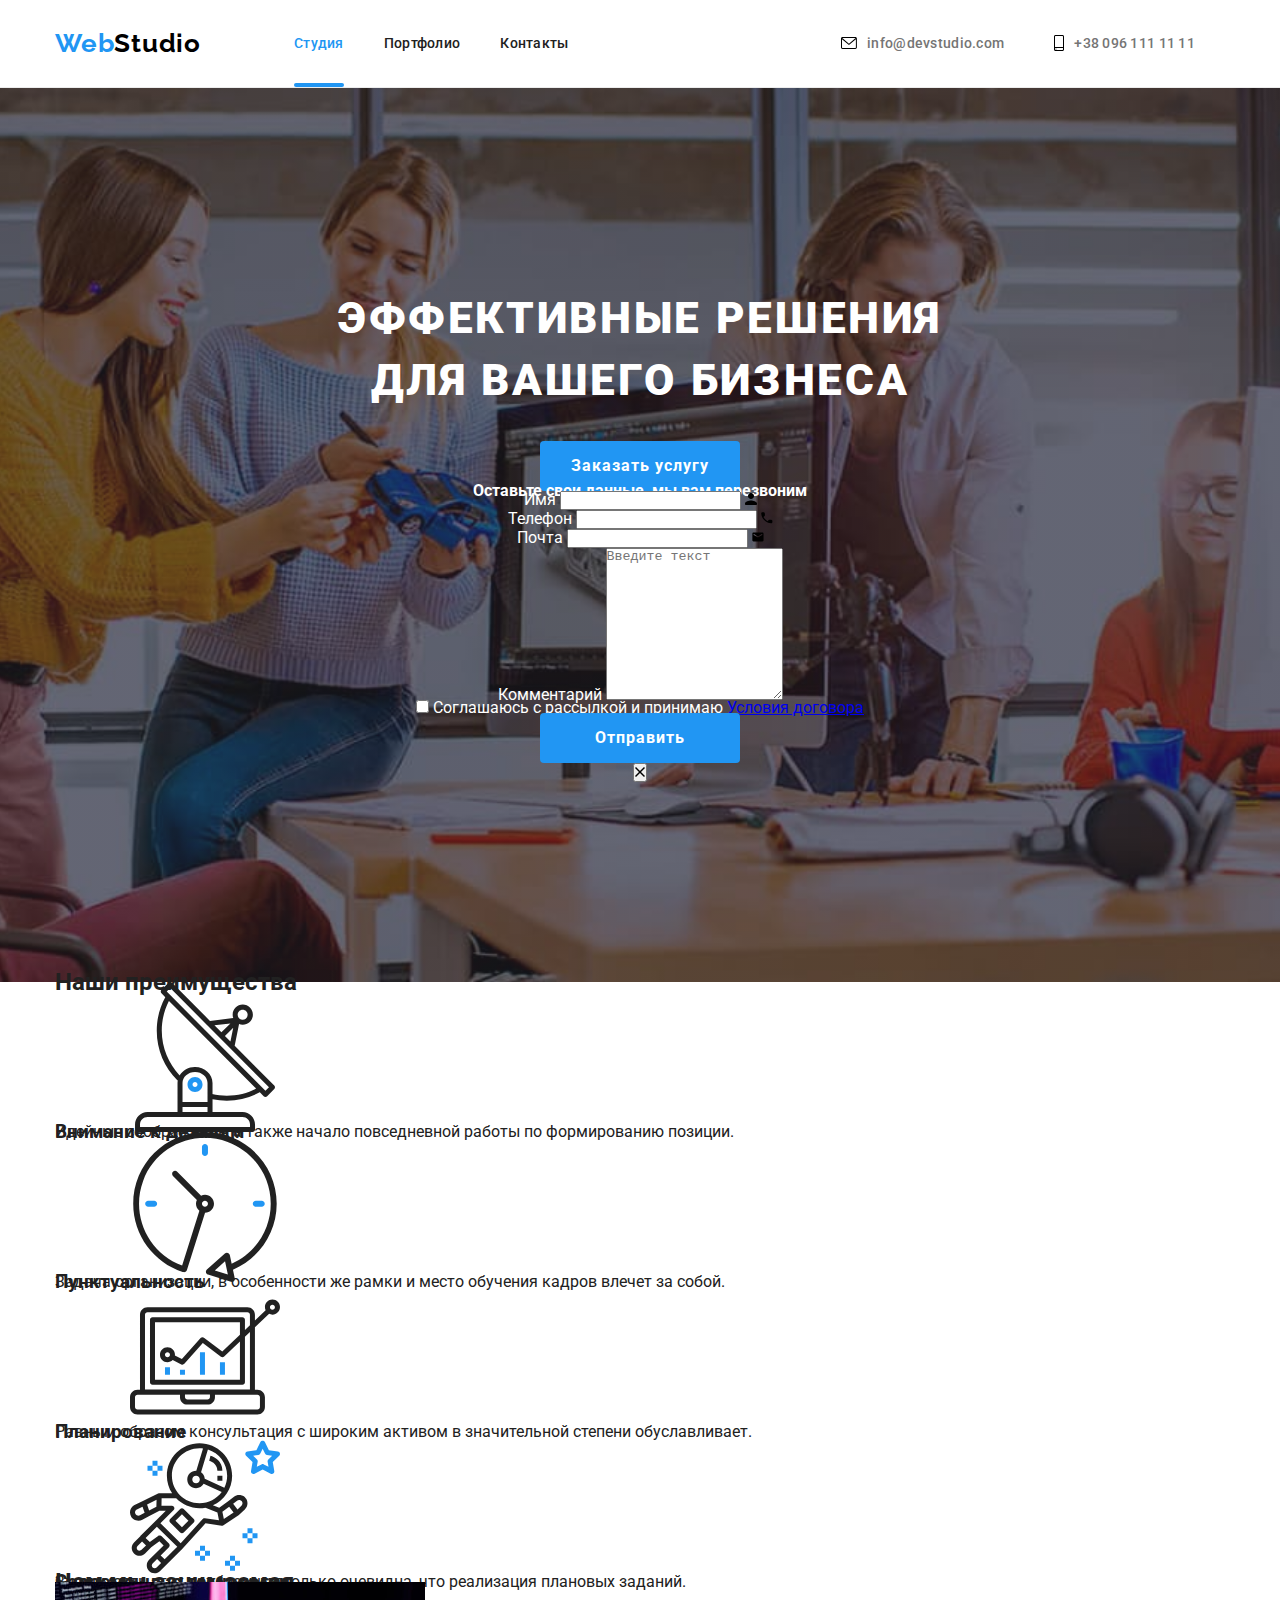
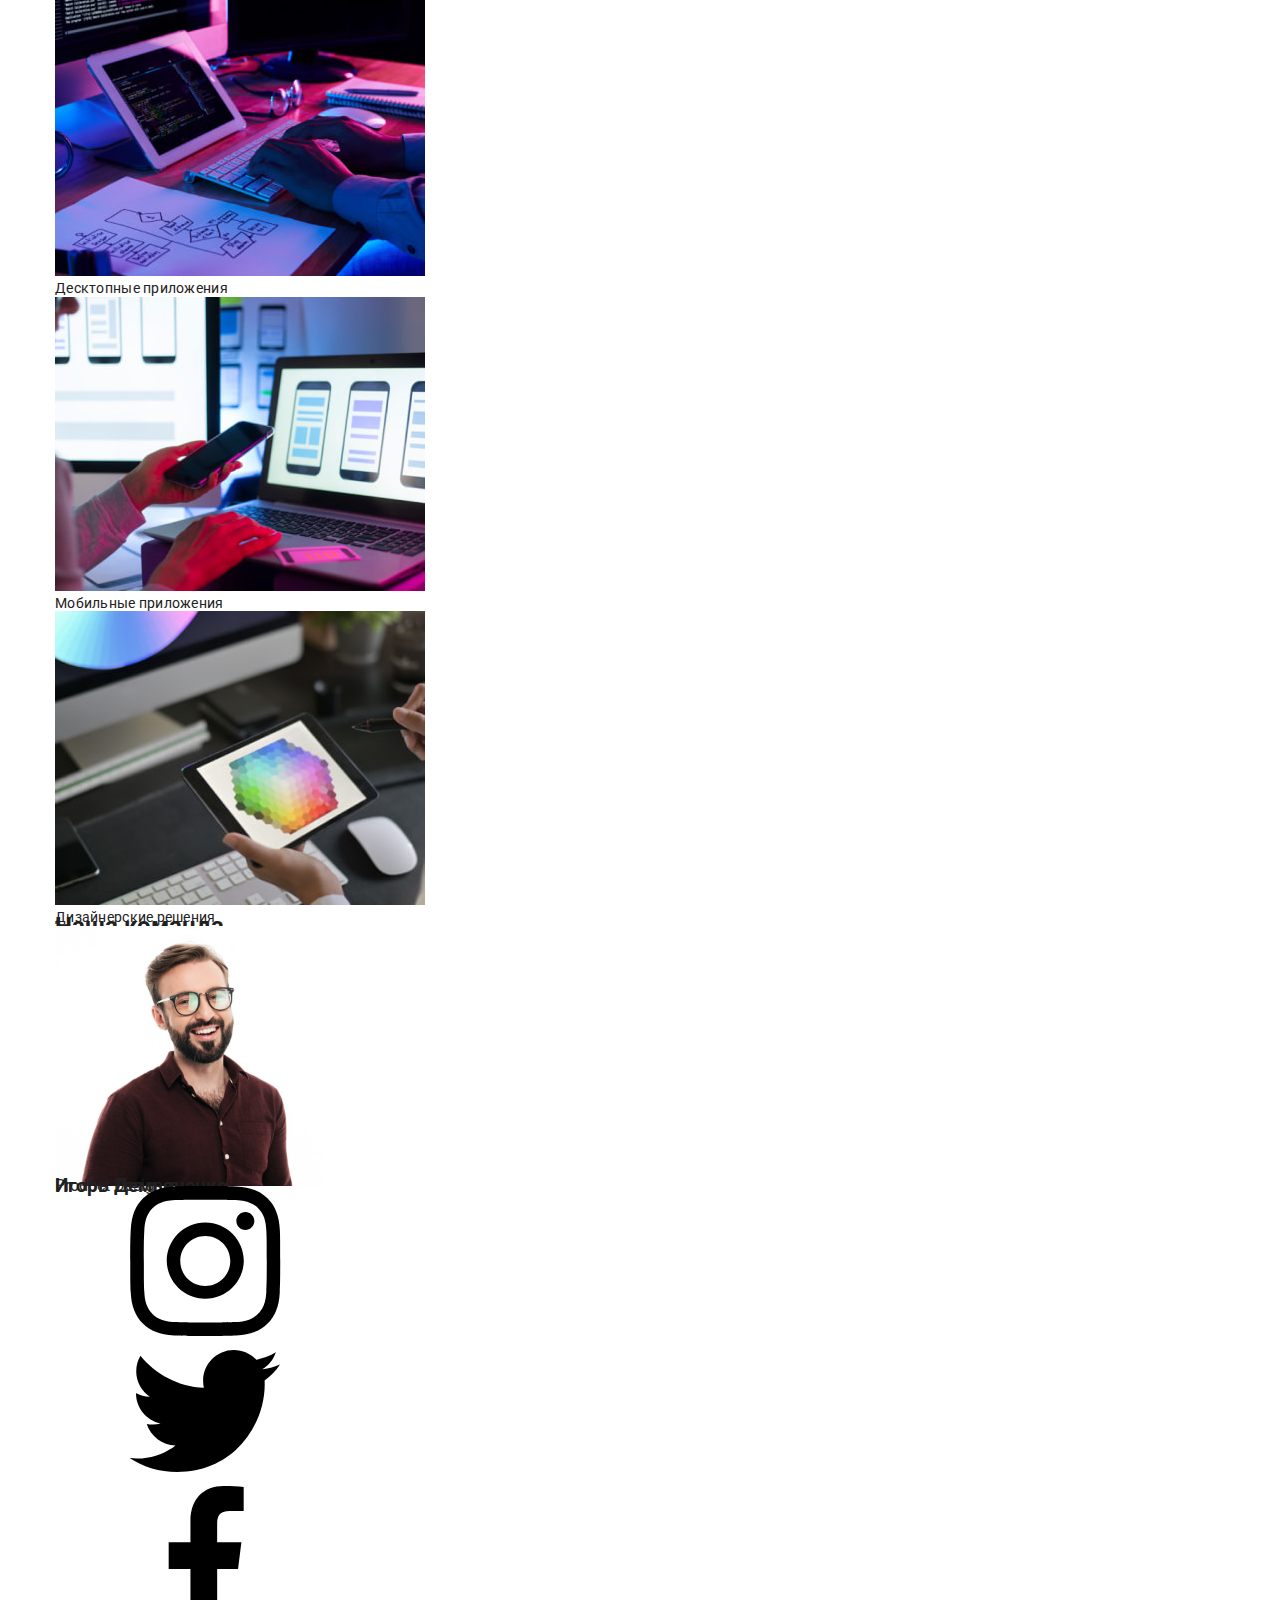
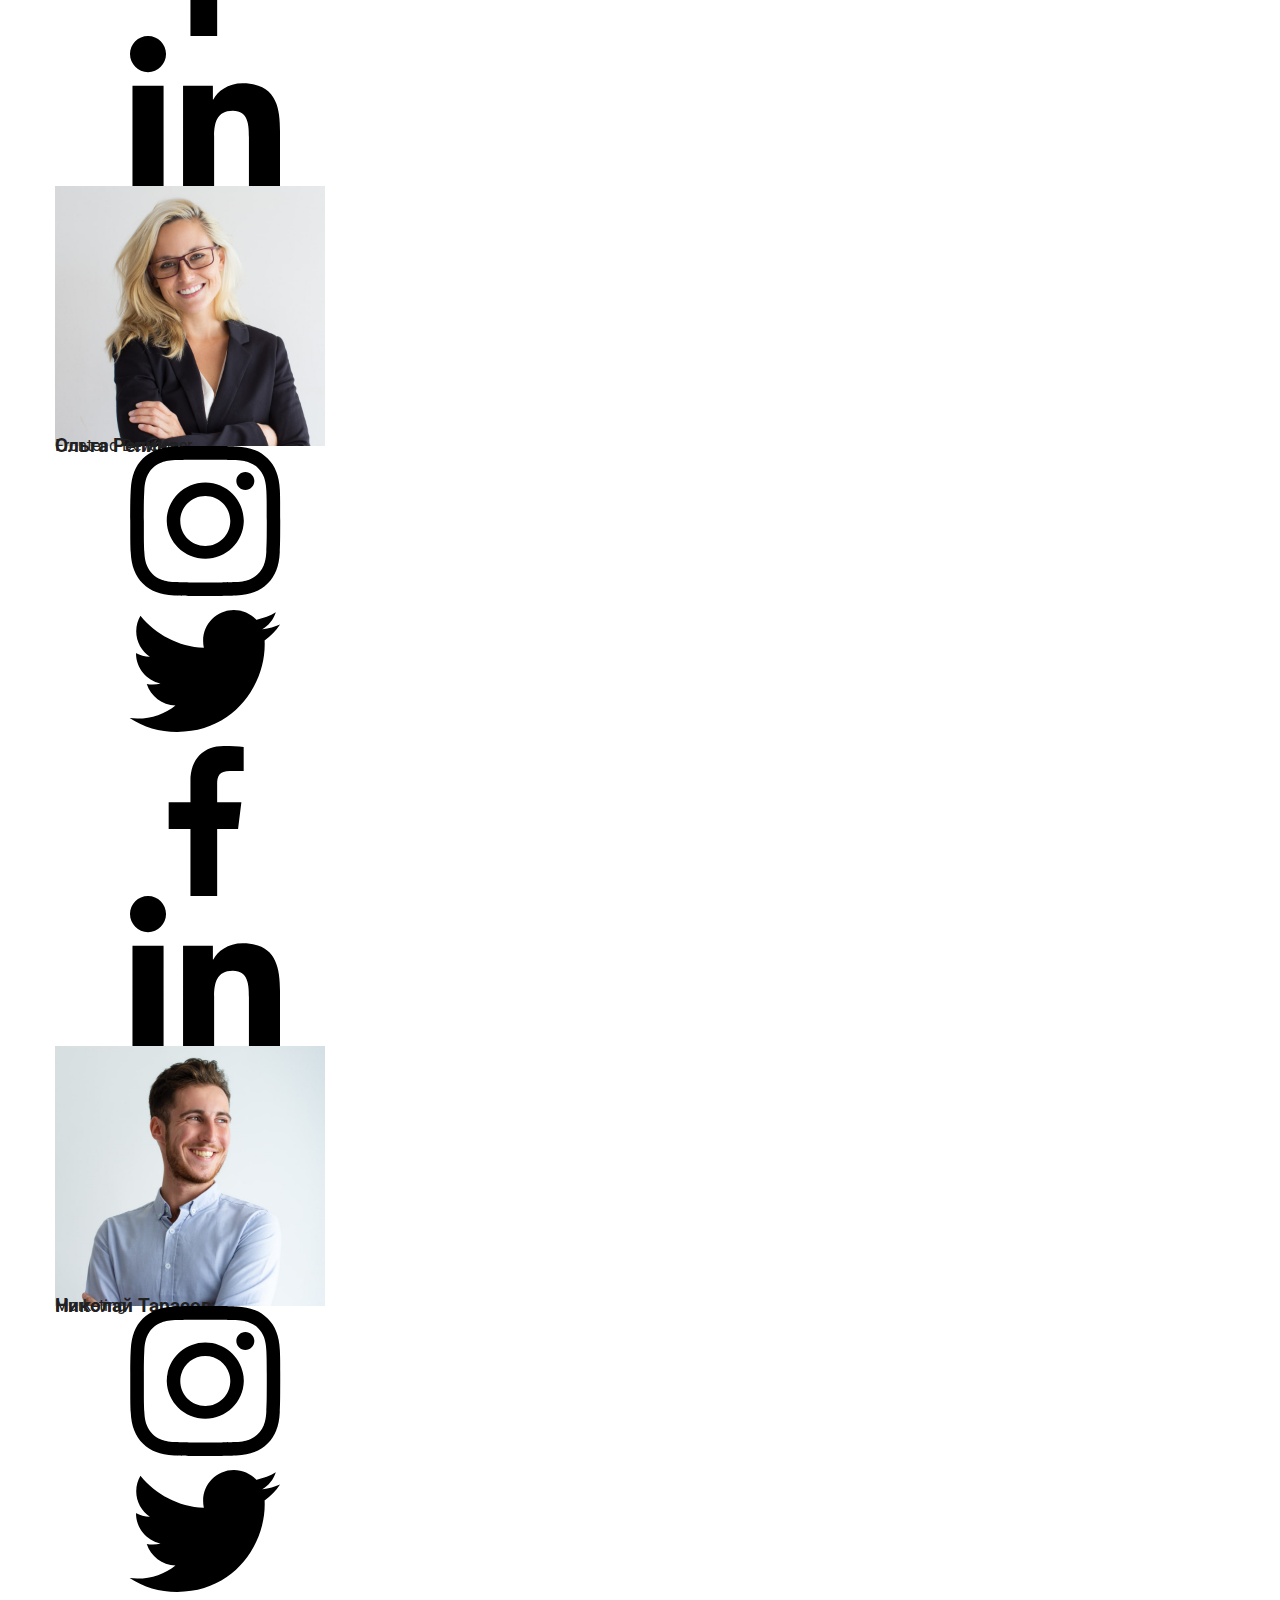
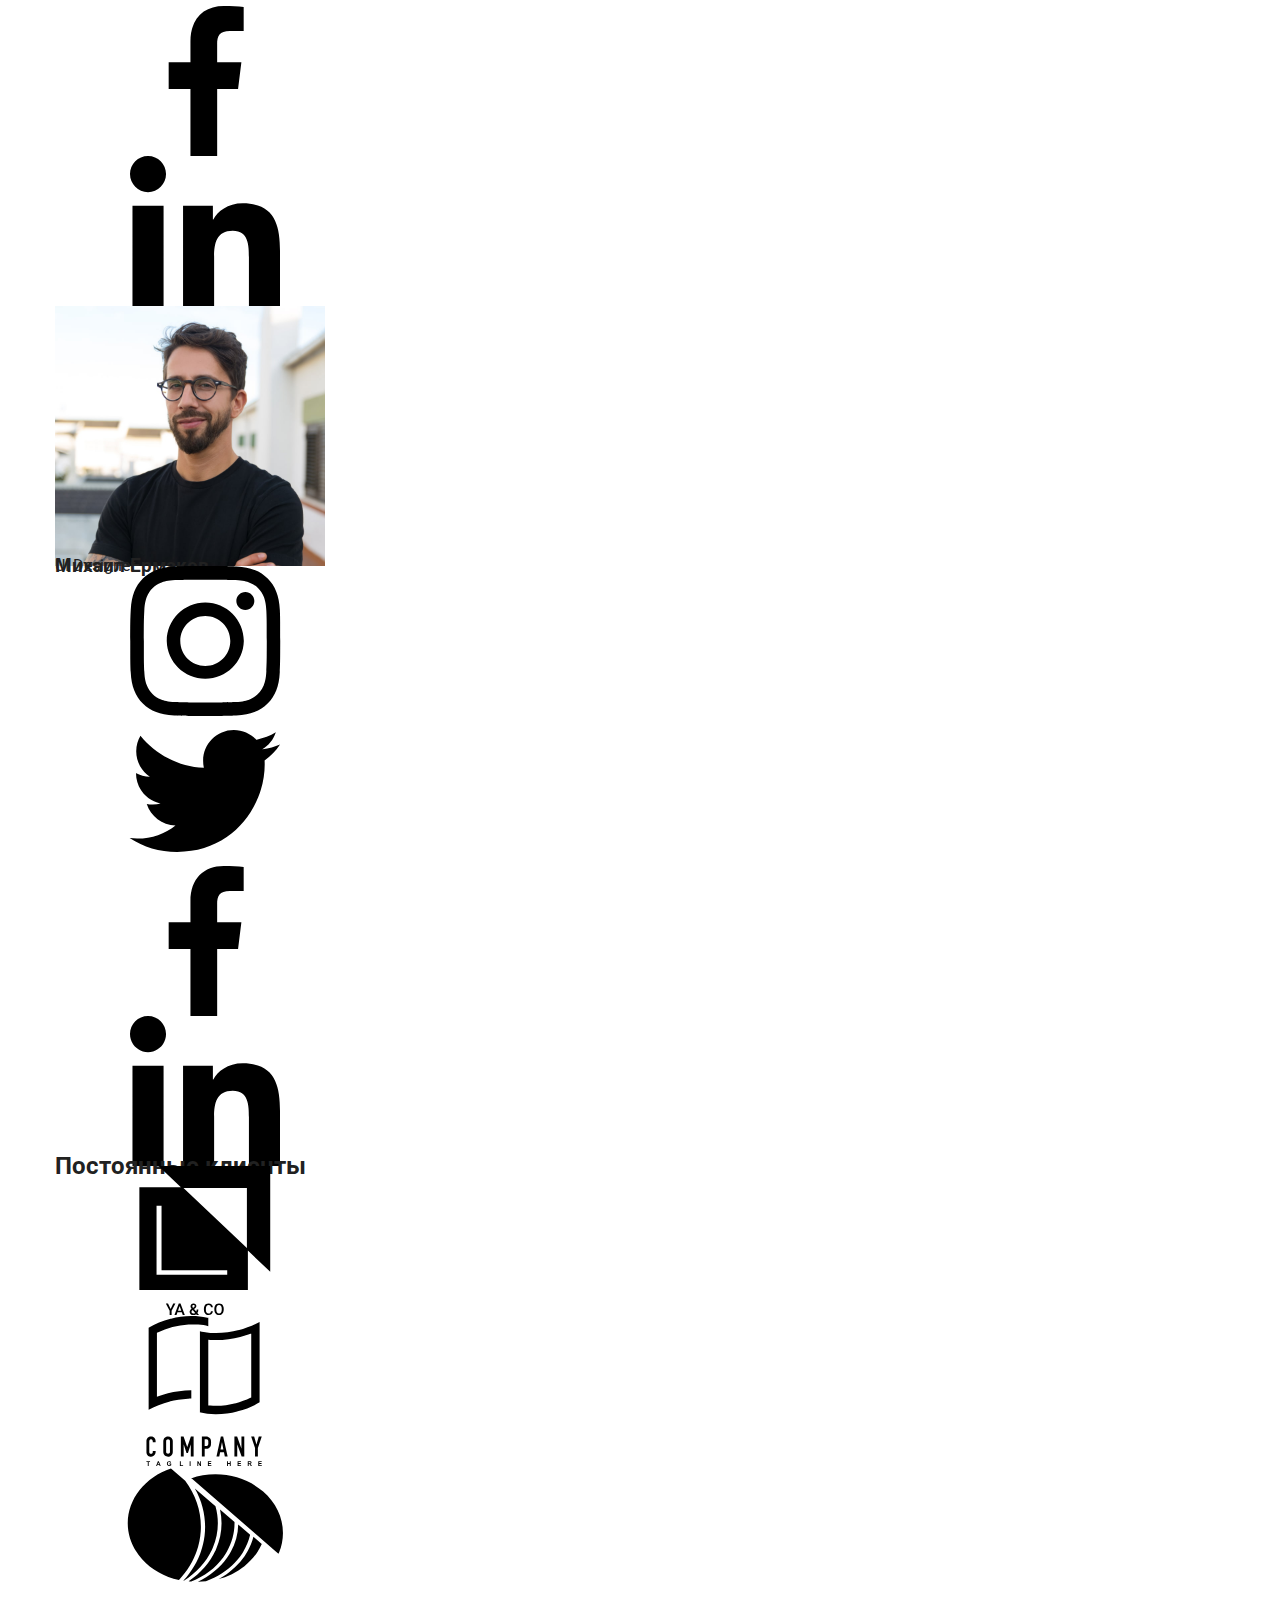
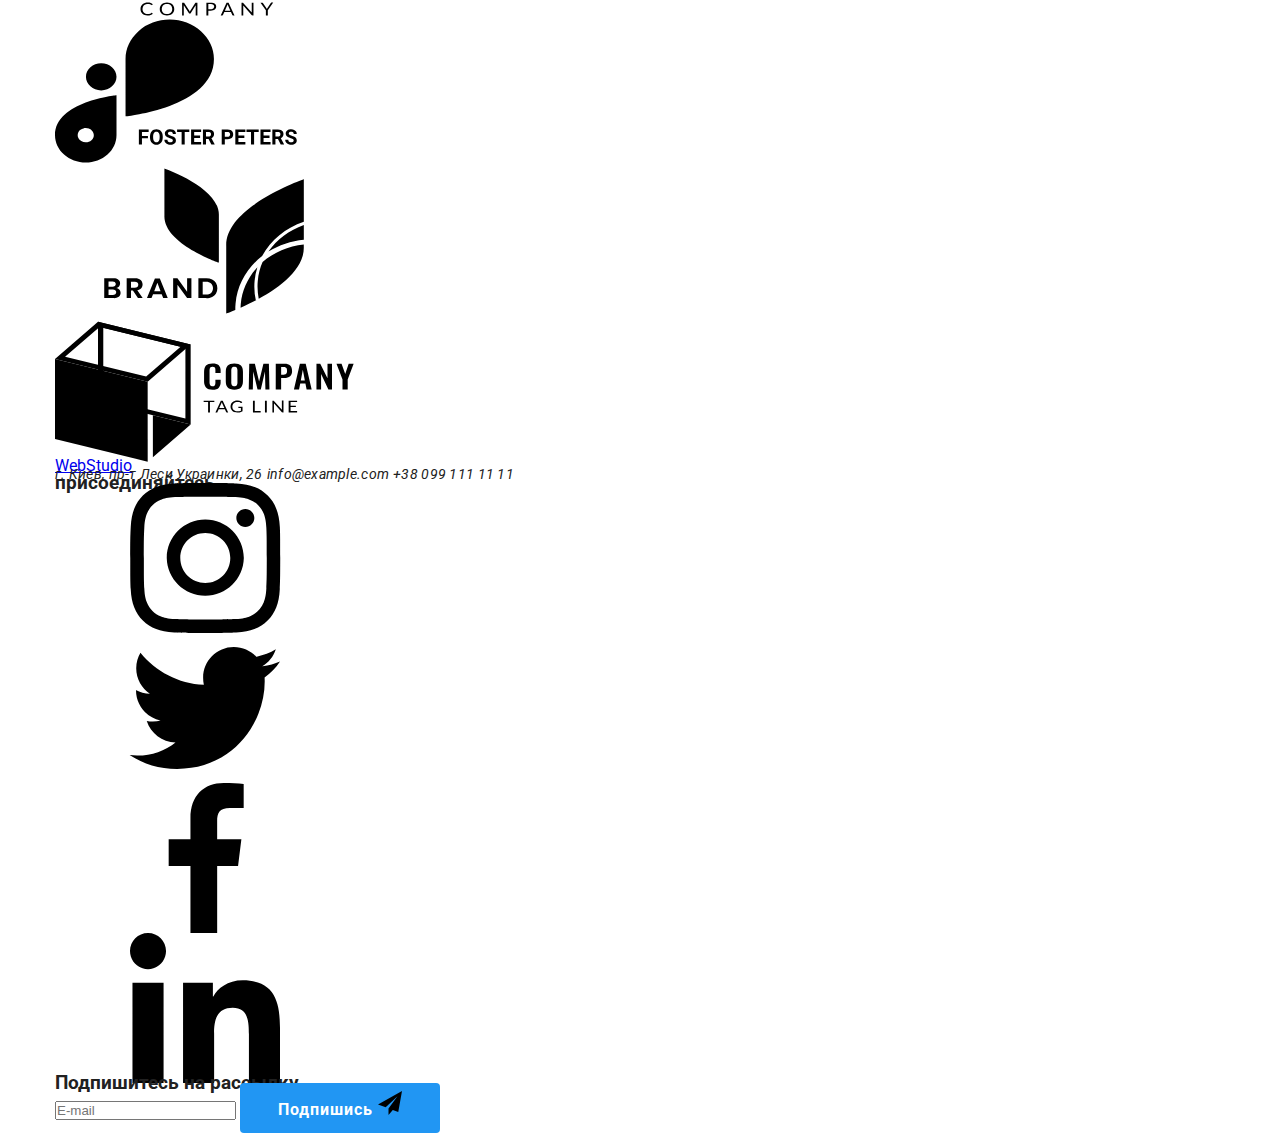
==== index.html @ 42f08dee "рефакторинг кода для hero секции" ====
<!doctype html>
<html lang="en">
<head>
    <meta name="desctiption" content="UTF-8" charset="UTF-8">
    <meta name="desctiption" content="IE=edge">
    <meta name="viewport" content="width=device-width, initial-scale=1.0">
    
    <title>WebStudio</title>
    
    <link rel="preconnect" href="https://fonts.googleapis.com">
    <link rel="preconnect" href="https://fonts.gstatic.com" crossorigin>
    <link href="https://fonts.googleapis.com/css2?family=Merienda:wght@400;700&family=Raleway:wght@700;900&family=Roboto:wght@400;500;700;900&display=swap" rel="stylesheet">
    
    <link rel="stylesheet" href="https://cdnjs.cloudflare.com/ajax/libs/modern-normalize/1.1.0/modern-normalize.min.css" integrity="sha512-wpPYUAdjBVSE4KJnH1VR1HeZfpl1ub8YT/NKx4PuQ5NmX2tKuGu6U/JRp5y+Y8XG2tV+wKQpNHVUX03MfMFn9Q==" crossorigin="anonymous" referrerpolicy="no-referrer" />

    <!-- <link rel="stylesheet" href="./css/style.css"> -->
    <link rel="stylesheet" href="./css/main.min.css">
</head>
<body>

    <!-- section Header -->
    <header class="header">
        <nav class="header__nav container">
                <a class="header__logo logo" href="./index.html" aria-label="Home page link">
                    Web<span class="header__logo--span">Studio</span>
                </a>

                <ul class="nav list">
                    <li class="nav__item link">
                        <a class="nav__link active" href="./index.html" aria-label="Home page link">Студия</a> 
                    </li>
                    <li class="nav__item link">
                        <a class="nav__link" href="./portfolio.html" aria-label="portfolio page link">Портфолио</a> 
                    </li>
                    <li class="nav__item link">
                        <a class="nav__link" href="#" aria-label="contacts page link">Контакты</a> 
                    </li>
                </ul>
            
                <ul class="auth list">
                    <li class="auth__link link" >                        
                        <a class="auth__icon" href="mailto:info@devstudio.com" aria-label="contact email link">
                            <svg class="auth__mail--icon" width="16" height="12">
                                <use href="./images/icons.svg#icon-mail"></use>
                            </svg>
                            info@devstudio.com
                        </a>
                    </li>
                    <li class="auth__link link" >                        
                        <a class="auth__icon" href="tel:+380961111111" aria-label="contact phone link">
                            <svg class="auth__phone--icon" width="10" height="16">
                                <use href="./images/icons.svg#icon-phone"></use>
                            </svg>
                            +38 096 111 11 11
                        </a>
                    </li>
                </ul>
        </nav>
    </header>

    <!-- Main -->
    <main class="main">

        <!-- hero section -->
        <section class="hero overlay">
                <h1 class="hero__title">Эффективные решения для вашего бизнеса</h1>
                
                <button class="hero__btn btn" type="button" data-modal-open>Заказать услугу</button>
                
                <div class="backdrop is-hidden" data-modal>
                    <form class="modal form js-speaker-form">

                        <b class="form-descr">Оставьте свои данные, мы вам перезвоним</b>

                        <div class="form-field">
                            <label class="form-label" for="name">Имя</label>
                            <input class="form-input user-name" type="text" name="name" id="name">
                            <sprite class="icon-form">
                                <svg class="icon-input" width="12" height="12">
                                    <use href="./images/icons.svg#icon-userName"></use>
                                </svg>
                            </sprite>                                
                        </div>

                        <div class="form-field">
                            <label class="form-label" for="tel">Телефон</label>
                            <input class="form-input" type="tel" name="tel" id="tel">
                            <sprite class="icon-form">
                                <svg class="icon-input" width="12" height="12">
                                    <use href="./images/icons.svg#icon-tel"></use>
                                </svg>
                            </sprite> 
                        </div>

                        <div class="form-field">
                            <label class="form-label" for="email">Почта</label>
                            <input class="form-input" type="email" name="email" id="email">
                            <sprite class="icon-form">
                                <svg class="icon-input" width="12" height="12">
                                    <use href="./images/icons.svg#icon-mail2"></use>
                                </svg>
                            </sprite>  
                        </div>

                        
                        <div class="form-field comment">
                            <label class="form-label" for="comment">Комментарий</label>
                            <textarea class="form-textarea" name="comment" id="comment" rows="10" placeholder="Введите текст"></textarea>
                        </div>
                        
                        <!-- checkbox -->
                        <div class="form-field checkbox">
                            <input class="check" type="checkbox" name="agreement" id="agreement">
                            <span class="check-box"></span>
                            
                            <label class="form-label agreement" for="agreement" >
                                Соглашаюсь с рассылкой и принимаю 
                                <a class="agreement-terms" href="#">Условия договора</a>
                            </label>
                        </div>

                        <!-- form -->
                        <div class="form-field">
                            <button class="form-submit btn" type="submit">Отправить</button>
                        </div>

                        <button class="btn-close" type="button" data-modal-close>
                            <svg class="icon-close" width="10" height="10">
                                <use href="./images/icons.svg#icon-close"></use>
                            </svg>
                        </button>
                    </form> 
                </div>

        </section>
    
        <!-- benefit section -->
        <section class="section padding-top-but">
            <div class="container">
                <h2 class="title hide-title">Наши преимущества</h2>
                <ul class="benefits-list list benefit">
                    <li class="benefit-item">
                        <div class="icon-wrapper">
                            <svg class="icon-anthenna">
                                <use href="./images/icons.svg#icon-antenna"></use>
                            </svg>
                        </div>
                        <h3 class="benefit-title">Внимание к деталям</h3>
                        <p class="benefit-descr">Идейные соображения, а также начало повседневной работы по формированию позиции.</p>
                    </li>
                    <li class="benefit-item icon-clock">
                        <div class="icon-wrapper">
                            <svg class="icon-anthenna">
                                <use href="./images/icons.svg#icon-clock"></use>
                            </svg>
                        </div>
                        <h3 class="benefit-title">Пунктуальность</h3>
                        <p class="benefit-descr">Задача организации, в особенности же рамки и место обучения кадров влечет за собой.</p>
                    </li>
                    <li class="benefit-item icon-diagram">
                        <div class="icon-wrapper">
                            <svg class="icon-anthenna">
                                <use href="./images/icons.svg#icon-diagram"></use>
                            </svg>
                        </div>
                        <h3 class="benefit-title">Планирование</h3>
                        <p class="benefit-descr">Равным образом консультация с широким активом в значительной степени обуславливает.</p>
                    </li>
                    <li class="benefit-item icon-astronaut">
                        <div class="icon-wrapper">
                            <svg class="icon-anthenna">
                                <use href="./images/icons.svg#icon-astronaut"></use>
                            </svg>
                        </div>
                        <h3 class="benefit-title">Современные технологии</h3>
                        <p class="benefit-descr">Значимость этих проблем настолько очевидна, что реализация плановых заданий.</p>
                    </li>
                </ul>
            </div>
        </section>
    
        <!-- activity section -->
        <section class="section activity">
            <div class="container">
                <h2 class="activity-title title">Чем мы занимаемся</h2>
                <ul class="activity-list">
                    <li class="activity-item link">
                        <img class="activity-image" src="./images/box1.jpg" alt="качнственный процесс создания программы" width="370" height="294">
                        <p class="activity-label">Десктопные приложения</p>
                    </li>
                    <li class="activity-item link">
                        <img class="activity-image" src="./images/box2.jpg" alt="адаптивная версия программы" width="370" height="294">
                        <p class="activity-label">Мобильные приложения</p>

                    </li>
                    <li class="activity-item link">
                        <img class="activity-image" src="./images/box3.jpg" alt="полный, современный дизайн" width="370" height="294">
                        <p class="activity-label">Дизайнерские решения</p>

                    </li>
                </ul>
            </div>
        </section>
        
        <!-- team section -->
        <section class="section team-background padding-top-but">
            <div class="container">
                <h2 class="title">Наша команда</h2>
                <ul class="team-list">
                    <li class="team-card ">
                        <img 
                            src="./images/team/igorDem.jpg" 
                            alt="парень в очках"
                            width="270"
                            height="260"
                        >
                        <div class="card-wrapper">
                            <h3 class="team-member-name ">Игорь Демьяненко</h3>
                            <p class="team-member-subtitle descr">Product Designer</p>
                            <ul class="team-contacts-list">
                                <li>
                                    <a class="team-contacts-link" href="#" title="instagram">
                                        <svg class="social-link">
                                            <use href="./images/icons.svg#icon-instagram"></use>
                                        </svg>
                                    </a>
                                </li>                                    
                                <li>
                                    <a class="team-contacts-link" href="#" title="twitter">
                                        <svg class="social-link">
                                            <use href="./images/icons.svg#icon-twitter"></use>
                                        </svg>
                                    </a>
                                </li>
                                <li>
                                    <a class="team-contacts-link" href="#" title="facebook">
                                        <svg class="social-link">
                                            <use href="./images/icons.svg#icon-facebook"></use>
                                        </svg>
                                    </a>
                                </li>                                    
                                <li>
                                    <a class="team-contacts-link" href="#" title="linkedin">
                                        <svg class="social-link">
                                            <use href="./images/icons.svg#icon-linkedin"></use>
                                        </svg>
                                    </a>
                                </li>
                            </ul>
                        </div>
                    </li>
                    <li class="team-card">
                        <img 
                            src="./images/team/OlgaRep.jpg" 
                            alt="девушка в очках"
                            width="270"
                            height="260"
                        >
                        <div class="card-wrapper">
                            <h3 class="team-member-name">Ольга Репина</h3>
                            <p class="team-member-subtitle descr">Frontend Developer</p>
                            <ul class="team-contacts-list">
                                <li>
                                    <a class="team-contacts-link" href="#" title="instagram">
                                        <svg class="social-link">
                                            <use href="./images/icons.svg#icon-instagram"></use>
                                        </svg>
                                    </a>
                                </li>                                    
                                <li>
                                    <a class="team-contacts-link" href="#" title="twitter">
                                        <svg class="social-link">
                                            <use href="./images/icons.svg#icon-twitter"></use>
                                        </svg>
                                    </a>
                                </li>
                                <li>
                                    <a class="team-contacts-link" href="#" title="facebook">
                                        <svg class="social-link">
                                            <use href="./images/icons.svg#icon-facebook"></use>
                                        </svg>
                                    </a>
                                </li>                                    
                                <li>
                                    <a class="team-contacts-link" href="#" title="linkedin">
                                        <svg class="social-link">
                                            <use href="./images/icons.svg#icon-linkedin"></use>
                                        </svg>
                                    </a>
                                </li>
                            </ul>
                        </div>
                    </li>
                    <li class="team-card">
                        <img 
                            src="./images/team/NikolayTar.jpg" 
                            alt="парень"
                            width="270"
                            height="260"
                        >
                        <div class="card-wrapper">
                            <h3 class="team-member-name ">Николай Тарасов</h3>
                            <p class="team-member-subtitle descr">Marketing</p>
                            <ul class="team-contacts-list">
                                <li>
                                    <a class="team-contacts-link" href="#" title="instagram">
                                        <svg class="social-link">
                                            <use href="./images/icons.svg#icon-instagram"></use>
                                        </svg>
                                    </a>
                                </li>                                    
                                <li>
                                    <a class="team-contacts-link" href="#" title="twitter">
                                        <svg class="social-link">
                                            <use href="./images/icons.svg#icon-twitter"></use>
                                        </svg>
                                    </a>
                                </li>
                                <li>
                                    <a class="team-contacts-link" href="#" title="facebook">
                                        <svg class="social-link">
                                            <use href="./images/icons.svg#icon-facebook"></use>
                                        </svg>
                                    </a>
                                </li>                                    
                                <li>
                                    <a class="team-contacts-link" href="#" title="linkedin">
                                        <svg class="social-link">
                                            <use href="./images/icons.svg#icon-linkedin"></use>
                                        </svg>
                                    </a>
                                </li>
                            </ul>
                        </div>
                    </li>
                    <li class="team-card">
                        <img 
                            src="./images/team/MichaelErm.jpg" 
                            alt="парень в очках"
                            width="270"
                            height="260"
                        >
                        <div class="card-wrapper">
                            <h3 class="team-member-name">Михаил Ермаков</h3>
                            <p class="team-member-subtitle descr">UI Designer</p>
                            <ul class="team-contacts-list">
                                <li>
                                    <a class="team-contacts-link" href="#" title="instagram">
                                        <svg class="social-link">
                                            <use href="./images/icons.svg#icon-instagram"></use>
                                        </svg>
                                    </a>
                                </li>                                    
                                <li>
                                    <a class="team-contacts-link" href="#" title="twitter">
                                        <svg class="social-link">
                                            <use href="./images/icons.svg#icon-twitter"></use>
                                        </svg>
                                    </a>
                                </li>
                                <li>
                                    <a class="team-contacts-link" href="#" title="facebook">
                                        <svg class="social-link">
                                            <use href="./images/icons.svg#icon-facebook"></use>
                                        </svg>
                                    </a>
                                </li>                                    
                                <li>
                                    <a class="team-contacts-link" href="#" title="linkedin">
                                        <svg class="social-link">
                                            <use href="./images/icons.svg#icon-linkedin"></use>
                                        </svg>
                                    </a>
                                </li>
                            </ul>
                        </div>
                    </li>
                </ul>
            </div>
        </section>

        <section class="section padding-top-but">
            <div class="container">
                <h2 class="title">Постоянные клиенты</h2>
                <ul class="clien-list list">
                    <li>
                        <a class="client-link" href="#" aria-label="client1 link">
                            <svg class="client-label">
                                <use href="./images/icons.svg#icon-client1"></use>
                            </svg>
                        </a>  
                    </li>
                    <li>
                        <a class="client-link" href="#">
                            <svg class="client-label">
                                <use href="./images/icons.svg#icon-client2"></use>
                            </svg>
                        </a>  
                    </li>
                    <li>
                        <a class="client-link" href="#">
                            <svg class="client-label">
                                <use href="./images/icons.svg#icon-client3"></use>
                            </svg>
                        </a>  
                    </li>
                    <li>
                        <a class="client-link" href="#">
                            <svg class="client-label">
                                <use href="./images/icons.svg#icon-client4"></use>
                            </svg>
                        </a>  
                    </li>
                    <li>
                        <a class="client-link" href="#">
                            <svg class="client-label">
                                <use href="./images/icons.svg#icon-client5"></use>
                            </svg>
                        </a>  
                    </li>
                    <li>
                        <a class="client-link" href="#">
                            <svg class="client-label">
                                <use href="./images/icons.svg#icon-client6"></use>
                            </svg>
                        </a>  
                    </li>
                </ul>
            </div>
        </section>
    </main>

    <!-- section footer -->
    <footer class="section footer">
        <section class="container">
            <div class="footer-wrapper">
                <div class="nav-block">
                    <a href="./index.html" class="logo-footer">Web<span>Studio</span> </a>
            
                    <address class="footer-address">
                        <a class="footer-address-loc footer-contact link" href="https://www.google.com/maps/place/%D0%B1%D1%83%D0%BB.+%D0%9B%D0%B5%D1%81%D0%B8+%D0%A3%D0%BA%D1%80%D0%B0%D0%B8%D0%BD%D0%BA%D0%B8,+26,+%D0%9A%D0%B8%D0%B5%D0%B2,+%D0%A3%D0%BA%D1%80%D0%B0%D0%B8%D0%BD%D0%B0,+02000/@50.4265807,30.5383858,17z/data=!3m1!4b1!4m5!3m4!1s0x40d4cf0e033ecbe9:0x57a4dffefec77da0!8m2!3d50.4265807!4d30.5383858" target="_blank"  rel="noopener noreferrer" aria-label="our location link">г. Киев, пр-т Леси Украинки, 26</a>
                        <a class="footer-contact link mail" href="mailto:info@example.com" aria-label="out email link">info@example.com</a>
                        <a class="footer-contact link phone" href="tel:+380991111111" aria-label="our number link">+38 099 111 11 11</a>
                    </address>
                </div>
                <div class="join-block">
                    <h3 class="footer-title">присоединяйтесь</h2>
                    <ul class="footer-contacts-list">
                        <li class="footer-contacts-item">
                            <a class="team-contacts-link footer-contact-link" href="#" aria-label="instagram">
                                <svg class="social-link">
                                    <use href="./images/icons.svg#icon-instagram"></use>
                                </svg>
                            </a>
                        </li>                                    
                        <li class="footer-contacts-item">
                            <a class="team-contacts-link footer-contact-link" href="#" aria-label="twitter">
                                <svg class="social-link">
                                    <use href="./images/icons.svg#icon-twitter"></use>
                                </svg>
                            </a>
                        </li>
                        <li class="footer-contacts-item">
                            <a class="team-contacts-link footer-contact-link" href="#" aria-label="facebook">
                                <svg class="social-link">
                                    <use href="./images/icons.svg#icon-facebook"></use>
                                </svg>
                            </a>
                        </li>                                    
                        <li class="footer-contacts-item">
                            <a class="team-contacts-link footer-contact-link" href="#" aria-label="linkedin">
                                <svg class="social-link">
                                    <use href="./images/icons.svg#icon-linkedin"></use>
                                </svg>
                            </a>
                        </li>
                    </ul>
                </div>

                <!-- subscribe -->
                <div class="subscribe">
                    <h3 class="footer-title">Подпишитесь на рассылку</h2>
                    <form action="form-subscribe">
                        <div class="form-block">
                            <input class="input-subscribe" type="email" name="email" id="email" placeholder="E-mail">
                            <label class="input-label" for="email">
                                <button class="sub-btn btn" type="submit">
                                    Подпишись
                                    <svg class="icon-subscribe" width="24" height="24">
                                        <use href="./images/icons.svg#icon-send"></use>
                                    </svg>
                                </button>
                            </label>
                        </div>
                    </form>
                </div>
            </div>
        </section>
    </footer>
    
    <script src="./js/modal.js"></script>
    <script>
        (() => {
            document
                .querySelector('.js-speaker-form')
                .addEventListener('submit', e => {
                    e.preventDefault();

                    new FormData(e.currentTarget).forEach((value, name) =>
                        console.log(`${name}: ${value}`)
                    )

                    e.currentTarget.reset()
                })
        })()
    </script>
</body>
</html>
---- css/style.css ----
.padding-top-but {
  padding: 94px 0;
}

/* #region Hero*/

.hero__btn,
.btn {
  padding: 0 30px;
  width: 200px;
  height: 50px;
  font-weight: 700;
  font-size: 16px;
  line-height: 1.9;
  border-radius: 4px;
  border: none;
  font-family: inherit;
  letter-spacing: 0.06em;

  background-color: var(--btn-active);
  color: var(--white);
}

.hero-btn:hover,
.hero-btn:focus {
  cursor: pointer;
}

/* backdrop */

.backdrop {
  position: fixed;
  top: 0;
  left: 0;
  width: 100%;
  height: 100%;
  background-color: rgba(39, 39, 39, 0.5);

  transition: opacity var(--timing-function);
}

.backdrop.is-hidden {
  visibility: hidden;
  opacity: 0;
  pointer-events: none;
}

/* form */

.modal {
  display: flex;
  flex-direction: column;
  margin: 100px auto;
  width: 528px;
  /* height: 500px; */
  padding: 40px;

  position: relative;

  /* position: absolute;
  left: 50%;
  top: 50%;
  transform: translate(-50%, -50%); */
  /* min-height: 581px; */

  text-align: left;

  background-color: #fff;
  box-shadow: 0px 1px 3px rgba(0, 0, 0, 0.12), 0px 1px 1px rgba(0, 0, 0, 0.14),
    0px 2px 1px rgba(0, 0, 0, 0.2);
  border-radius: 4px;
  color: #000;
}

.form-descr {
  margin: 0 0 12px 0;

  font-weight: 700;
  font-size: 20px;
  line-height: 1.2;
  letter-spacing: 0.03em;
  color: #212121;
}

.form-field {
  position: relative;
  display: flex;
  flex-direction: column;

  margin: 0 0 10px 0;
}

.form-input {
  margin: 0;
  padding: 11px 12px 11px 42px;
  outline: 1px solid rgba(33, 33, 33, 0.2);
  border-radius: 4px;
  border: none;

  transition: outline var(--timing-function);
}

.form-input:hover,
.form-input:focus {
  cursor: pointer;
  outline: 1px solid var(--btn-active);
}

.icon-form {
  transition: fill var(--timing-function);
}

.form-input:focus ~ .icon-form,
.form-input:hover ~ .icon-form {
  fill: var(--btn-active);
}

.form-label {
  line-height: 1.2;

  font-size: 12px;
  letter-spacing: 0.01em;

  color: #757575;
}

.icon-form {
  position: absolute;
  left: 15px;
  bottom: 15px;
}

.form-label:not(:last-child) {
  margin: 0 0 4px 0;
}

.checkbox {
  padding: 0 0 0 1.2em;
  display: flex;
  text-align: center;
  flex-direction: row;
  margin: 0 auto 30px auto;
}

.check {
  /* margin-right: 8px; */
  /* position: absolute; */
  -webkit-appearance: none;
  -moz-appearance: none;
  appearance: none;
}

.check:hover + .check-box,
.check:focus + .check-box,
.check-box:hover,
.check-box:focus {
  background-image: url(../images/check/checkHover.svg);
}

.check:checked + .check-box {
  background-image: url(../images/check/checked.svg);
}

.comment {
  margin: 0 0 20px 0;
}

.check-box {
  position: absolute;
  top: 50%;
  transform: translateY(-50%);

  margin: 0 8px 0 0;
  margin: 0 0 0 -1.2em;
  width: 1em;
  height: 1em;
  background-image: url(../images/check/check.svg);
  background-color: #fff;
}

.agreement {
  margin: 0 0 0 8px;
  font-size: 14px;
  line-height: 1.71;
  letter-spacing: 0.03em;
}

.agreement:hover {
  cursor: pointer;
}

.agreement-terms {
  color: #2196f3;
}

.form-textarea {
  padding: 12px 16px;
  height: 120px;

  line-height: 1.2;
  letter-spacing: 0.01em;

  resize: none;

  outline: 1px solid rgba(33, 33, 33, 0.2);
  border-radius: 4px;
  border: none;

  transition: outline var(--timing-function);
}

.form-textarea:hover,
.form-textarea:hover {
  outline: 1px solid var(--btn-active);
}

.form-textarea::placeholder {
  font-size: 12px;
  line-height: 1.2;
  letter-spacing: 0.01em;
  color: rgba(117, 117, 117, 0.5);
}

.form-submit {
  margin: 0 auto;
  box-shadow: 0px 1px 3px rgba(0, 0, 0, 0.12), 0px 1px 1px rgba(0, 0, 0, 0.14),
    0px 2px 1px rgba(0, 0, 0, 0.2);
}

.btn:hover,
.btn:focus {
  cursor: pointer;
}

.btn-close {
  position: absolute;
  width: 30px;
  height: 30px;
  font-size: 18px;
  top: 8px;
  right: 8px;
  border-radius: 50%;
  border: 1px solid rgb(0, 0, 0, 0.1);
  background-color: transparent;

  transition: fill var(--timing-function);
}

.btn-close:hover,
.btn-close:focus {
  cursor: pointer;
  fill: var(--btn-active);
}

/* #endregion Hero*/

/* #region Benefits */

.hide-title {
  position: absolute;
  width: 1px;
  height: 1px;
  margin: -1px;
  border: 0;
  padding: 0;

  white-space: nowrap;
  clip-path: inset(100%);
  clip: rect(0 0 0 0);
  overflow: hidden;
}

.icon-anthenna {
  width: 70px;
  height: 70px;
}

.icon-wrapper {
  display: flex;
  justify-content: center;
  align-items: center;
  text-align: center;
  height: 120px;
  margin-bottom: 30px;
  border-radius: 4px;

  background-color: #f5f4fa;
}

.benefits-list {
  display: flex;
  justify-content: space-between;
  padding: 0;
  list-style: none;
}

.benefit-item:not(:last-child) {
  margin-right: 30px;
}

.benefit-title {
  margin: 0 0 10px 0;

  font-size: 14px;
  line-height: 1.2;
  font-weight: 700;

  letter-spacing: 0.03em;
  text-transform: uppercase;

  color: #212121;
}

/* стиль цвета для параграфов */
.benefit-descr {
  font-size: 14px;
  line-height: 1.7;
  color: #757575;
  letter-spacing: 0.03em;
}

/* #endregion Benefits */

/* #region Activity */
.activity {
  padding-bottom: 94px;
}

.title {
  text-align: center;
  font-size: 36px;
  line-height: 1.2;
  font-weight: 700;
  letter-spacing: 0.03em;
  color: var(--black);
}

.activity-list {
  margin: 50px auto 0 auto;
  display: flex;
  justify-content: space-between;
  padding: 0;
}

.activity-item {
  z-index: -1;
  width: 370px;
  position: relative;
}

.activity_item:not(last-child) {
  padding-right: 30px;
}

.activity-image {
  display: block;
}

.activity-label {
  position: absolute;
  bottom: 0;
  width: 100%;
  min-height: 70px;
  background-color: rgba(47, 48, 58, 0.8);
  color: #fff;

  display: flex;
  justify-content: center;
  align-items: center;

  font-weight: 700;
  line-height: 1.2;
  letter-spacing: 0.03em;
  text-transform: uppercase;
}
/* #endregion Activity */

/* #region Team */

.team-background {
  /* padding: 94px 0 94px 0; */
  background-color: #f5f4fa;
}

.team-list {
  display: flex;
  justify-content: space-between;
  padding: 0;
  margin: 50px 0 0 0;
}

.team-card {
  box-shadow: 0px 1px 3px rgba(0, 0, 0, 0.12), 0px 1px 1px rgba(0, 0, 0, 0.14),
    0px 2px 1px rgba(0, 0, 0, 0.2);
  border-radius: 0 0 4px 4px;
  list-style: none;
}

.team-card > img {
  display: block;
}

.card-wrapper {
  padding: 30px;

  border-radius: 0 0 4px 4px;
  text-align: center;

  background-color: var(--white);
}

.team-member-name {
  margin: 0 0 10px 0;

  font-weight: 500;
  font-size: 16px;
  line-height: 1.2;
  letter-spacing: 0.03em;

  color: #212121;
}

.team-member-subtitle {
  font-weight: 400;
  font-size: 16px;
  line-height: 1.2;
  margin-bottom: 16px;
  letter-spacing: 0.03em;
}

.team-contacts-list {
  display: flex;
  justify-content: space-between;
  padding-inline-start: 0px;
}

.social-link {
  width: 20px;
  height: 20px;
  display: block;
}

.team-contacts-link {
  display: block;

  padding: 12px;
  background-color: transparent;
  border-radius: 50%;
  fill: #afb1b8;

  transition: fill var(--timing-function),
    background-color var(--timing-function);
}

.team-contacts-link:hover,
.team-contacts-link:focus {
  cursor: pointer;
  fill: var(--white);
  background-color: var(--btn-active);
}

/* #endregion Team */

/* #region  Clients */
.clien-list {
  display: flex;
  justify-content: space-between;
  padding: 0;
  margin: 50px 0 0 0;
}

.client-link {
  display: flex;
  justify-content: center;
  align-items: center;
  width: 170px;
  min-height: 90px;
  border-radius: 4px;
  fill: #afb1b8;
  border: 1px solid #afb1b8;

  transition: fill var(--timing-function), border var(--timing-function);
}

.client-link:hover,
.client-link:focus {
  cursor: pointer;
  fill: var(--btn-active);
  border: 1px solid var(--btn-active);
}

.icon-wrapper-client:hover {
  border: 4px solid var(--btn-active);
}

.client-label {
  width: 50px;
  height: 50px;

  /* transition: fill var(--timing-function); */
  /* transition-property: fill;
  transition-duration: 250ms;
  transition-timing-function: linear; */
}

/* .client-label:hover,
.client-label:focus {
  cursor: pointer;
  fill: var(--btn-active);
} */
/* #endregion */

/* #region Filter */
.filter-btn {
  font-family: inherit;
  font-size: 16px;
  font-weight: 500;
  line-height: 1.62;
  letter-spacing: 0.03em;
  border-radius: 4px;
  border: none;
  padding: 6px 20px;
  background-color: var(--btn-bg-color);

  transition: background-color var(--timing-function),
    box-shadow var(--timing-function), color var(--timing-function);

  /* transition-property: background-color, box-shadow, color;
  transition-duration: 250ms;
  transition-timing-function: linear; */
}

.filter-btn:hover,
.filter-btn:focus {
  cursor: pointer;
  background-color: var(--btn-active);

  box-shadow: 0px 3px 1px rgba(0, 0, 0, 0.1), 0px 1px 2px rgba(0, 0, 0, 0.08),
    0px 2px 2px rgba(0, 0, 0, 0.12);
  color: var(--white);
}

.filter-list {
  display: flex;
  justify-content: center;

  margin: 0 0 50px 0;
  padding: 0;
}

.filter-link {
  margin: 0;
  list-style: none;
}

.filter-link:not(last-child) {
  margin-right: 8px;
}

/* #endregion Portfolio */

/* #region  Works */
.works-list {
  display: flex;
  flex-wrap: wrap;
  padding: 0;
}

.work-link {
  width: calc((100% - 60px) / 3);
  margin-right: 30px;
  margin-bottom: 30px;

  transition: box-shadow var(--timing-function);
  /* 
  transition-property: box-shadow;
  transition-duration: 250ms;
  transition-timing-function: linear; */
}

.work-link:hover,
.work-link:focus {
  cursor: pointer;
  box-shadow: 0px 1px 1px rgba(0, 0, 0, 0.12), 0px 4px 4px rgba(0, 0, 0, 0.06),
    1px 4px 6px rgba(0, 0, 0, 0.16);
}

.work-link:nth-child(3n) {
  margin-right: 0;
}

.work-link:nth-last-child(-n + 3) {
  margin-bottom: 0;
}

.work-item-title {
  margin-bottom: 4px;

  font-size: 18px;
  line-height: 2;
  font-weight: 700;

  color: #212121;
  letter-spacing: 0.06em;
}

.work-item-subtitle {
  font-size: 16px;
  line-height: 1.9;
  color: #757575;
  letter-spacing: 0.03em;
}

.work-wrapper {
  position: relative;
  overflow: hidden;
}

.work-image {
  width: 100%;

  display: block;
}

.work-descr {
  position: absolute;
  top: 100%;

  padding-left: 24px;
  padding-right: 24px;

  display: flex;
  align-items: center;

  background-color: rgba(33, 149, 243, 0.9);
  width: 100%;
  height: 100%;

  font-size: 18px;
  line-height: 1.6;
  letter-spacing: 0.03em;

  color: #fff;

  transition: top var(--timing-function);
}

.work-link:hover .work-descr {
  top: 0;
}

.work-title {
  padding: 20px 24px;
  border-radius: 0 0 4px 4px;
  text-align: left;
  background-color: var(--white);
  border-right: 1px solid #eeeeee;
  border-bottom: 1px solid #eeeeee;
  border-left: 1px solid #eeeeee;
}

/* #endregion */

/* #region Footer */
.footer {
  padding: 60px 0 60px 0;

  background-color: #2f303a;
}

.logo-footer {
  text-decoration: none;
  font-size: 26px;
  font-weight: 700;

  letter-spacing: 0.03em;
  line-height: 1.5;

  color: var(--btn-active);
  font-family: "Raleway", sans-serif;
}

.logo-footer > span {
  color: var(--white);
}

.footer-address {
  margin: 20px 70px 0 0;
  line-height: 1.7;
  display: flex;
  flex-direction: column;
}

.footer-address a {
  line-height: 1.71;
  letter-spacing: 0.03em;
}

.footer-contact {
  color: var(--white);
  font-size: 14px;
  font-style: normal;

  transition: color var(--timing-function);
}

.footer-contact:not(:last-child) {
  margin-bottom: 9px;
}

.footer-contact:hover,
.footer-contact:focus {
  color: var(--btn-active);
}

.mail,
.phone,
.location {
  opacity: 0.6;
}

.footer-address-loc a {
  text-decoration: none;
  color: var(--white);
}

.footer-address-loc a:hover {
  color: var(--btn-active);
}

/* join block */

.footer-wrapper {
  display: flex;
  align-items: baseline;
}

.footer-title {
  color: var(--white);
  text-transform: uppercase;
  font-weight: 700;
  /* margin-top: 8px;*/
  margin-bottom: 20px;
  font-size: 14px;
  line-height: 1.2;
  letter-spacing: 0.03em;
}

.footer-contacts-list {
  display: flex;
  padding: 0;
}

.footer-contacts-item:not(:last-child) {
  margin-right: 10px;
}

.footer-contact-link {
  fill: var(--white);
  background: rgba(255, 255, 255, 0.1);
}

/* subscribe */
.subscribe {
  margin: 0 0 0 auto;
}

.form-block {
  display: flex;
}

.input-subscribe {
  padding: 0 0 0 16px;
  margin: 0 12px 0 0;
  width: 358px;
  min-height: 50px;

  line-height: 1.4;

  letter-spacing: 0.03em;

  color: rgba(255, 255, 255, 0.6);
  background-color: #2f303a;

  border: 1px solid rgba(255, 255, 255, 0.3);
  filter: drop-shadow(0px 4px 4px rgba(0, 0, 0, 0.15));
  border-radius: 4px;
}

.icon-subscribe {
  margin: 0 0 0 10px;
  fill: #fff;
}

.sub-btn {
  display: flex;
  align-items: center;
  /* padding: 0 30px; */
}
/* #endregion Footer */
---- css/main.min.css ----
html{-webkit-box-sizing:border-box;box-sizing:border-box;line-height:0}*,*::before,*::after{-webkit-box-sizing:inherit;box-sizing:inherit;padding:0;margin:0}body{font-family:"Roboto", "sans-serif";color:#212121}ul{list-style:none;margin:0}h1,h2,h3,h4,h5,h6,p{margin:0}.link,.nav__link{text-decoration:none;list-style:none;color:#212121;font-size:14px;line-height:1.2;letter-spacing:0.02em}.active::after{content:"";display:block;position:absolute;bottom:0;left:0;width:100%;height:4px;background-color:#2196f3;border-radius:2px}.active{color:#2196f3}.container{width:1200px;margin:0 auto;padding-right:15px;padding-left:15px}.btn{padding:0 30px;width:200px;height:50px;font-weight:700;font-size:16px;line-height:1.9;border-radius:4px;border:none;font-family:inherit;letter-spacing:0.06em;background-color:#2196f3;color:#fff}.btn:hover,.btn:focus{cursor:pointer}.header{border-bottom:1px solid #ececec;padding:24px 0}.header__nav{-webkit-box-align:center;-ms-flex-align:center;align-items:center;display:-webkit-box;display:-ms-flexbox;display:flex}.header__logo{margin-right:93px;text-decoration:none;font-size:26px;font-weight:700;font-family:"Raleway", sans-serif;color:#2196f3;line-height:1.5;letter-spacing:0.03em}.header__logo--span{color:#000}.nav{-webkit-box-align:center;-ms-flex-align:center;align-items:center;display:-webkit-box;display:-ms-flexbox;display:flex;margin:0;padding:0}.nav__item:not(:last-child){margin-right:40px}.nav__link{position:relative;padding-top:36px;padding-bottom:36px;font-weight:500;-webkit-transition:color 250ms cubic-bezier(0.4, 0, 0.2, 1);transition:color 250ms cubic-bezier(0.4, 0, 0.2, 1)}.nav__icon:hover,.nav__icon:focus,.nav__link:hover,.nav__link:focus{cursor:pointer;color:#2196f3;fill:#2196f3}.auth{display:-webkit-box;display:-ms-flexbox;display:flex;margin:0 0 0 auto;list-style:none;-webkit-box-align:center;-ms-flex-align:center;align-items:center}.auth__link+.link{margin-right:30px;padding-left:50px}.auth__icon{display:-webkit-box;display:-ms-flexbox;display:flex;-webkit-box-align:center;-ms-flex-align:center;align-items:center;letter-spacing:0.02em;font-weight:500;color:#757575;text-decoration:none;-webkit-transition:color 250ms cubic-bezier(0.4, 0, 0.2, 1),fill 250ms cubic-bezier(0.4, 0, 0.2, 1);transition:color 250ms cubic-bezier(0.4, 0, 0.2, 1),fill 250ms cubic-bezier(0.4, 0, 0.2, 1)}.auth__icon:hover,.auth__icon:focus,.auth__link:hover,.auth__link:focus{cursor:pointer;color:#2196f3;fill:#2196f3}.auth__mail--icon,.auth__phone--icon{margin:0 10px 0 0}.hero{padding:200px 0 200px 0;text-align:center;color:#fff}.hero__title{text-transform:uppercase;letter-spacing:0.06em;font-weight:900;font-size:44px;line-height:1.4;width:696px;margin:0 auto 30px auto}.overlay{background-image:-webkit-gradient(linear, left top, right top, from(rgba(47,48,58,0.4)), to(rgba(47,48,58,0.4))),url("../images/header/headerBG.jpg");background-image:linear-gradient(to right, rgba(47,48,58,0.4), rgba(47,48,58,0.4)),url("../images/header/headerBG.jpg");background-repeat:no-repeat;min-height:600px;max-width:1600px;margin-left:auto;margin-right:auto;background-size:cover;background-position:center;background-repeat:no-repeat}
/*# sourceMappingURL=main.min.css.map */
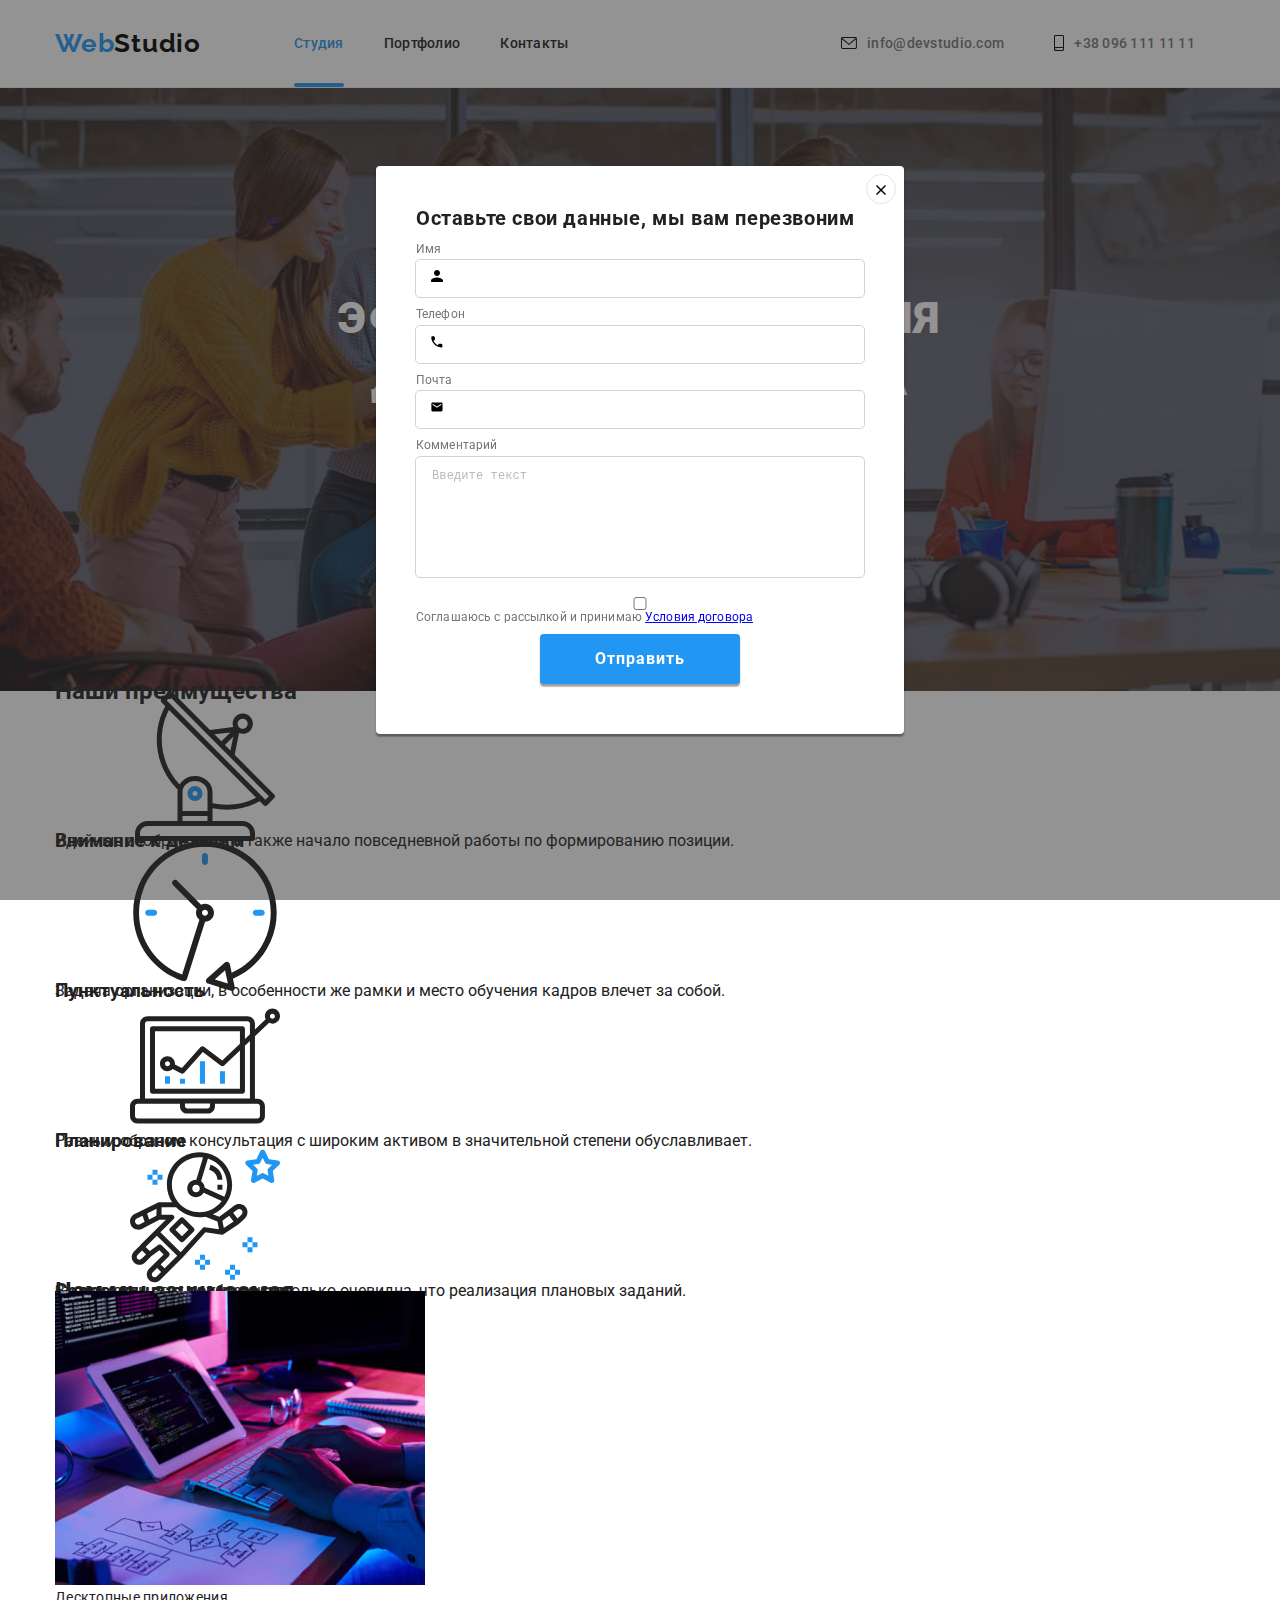
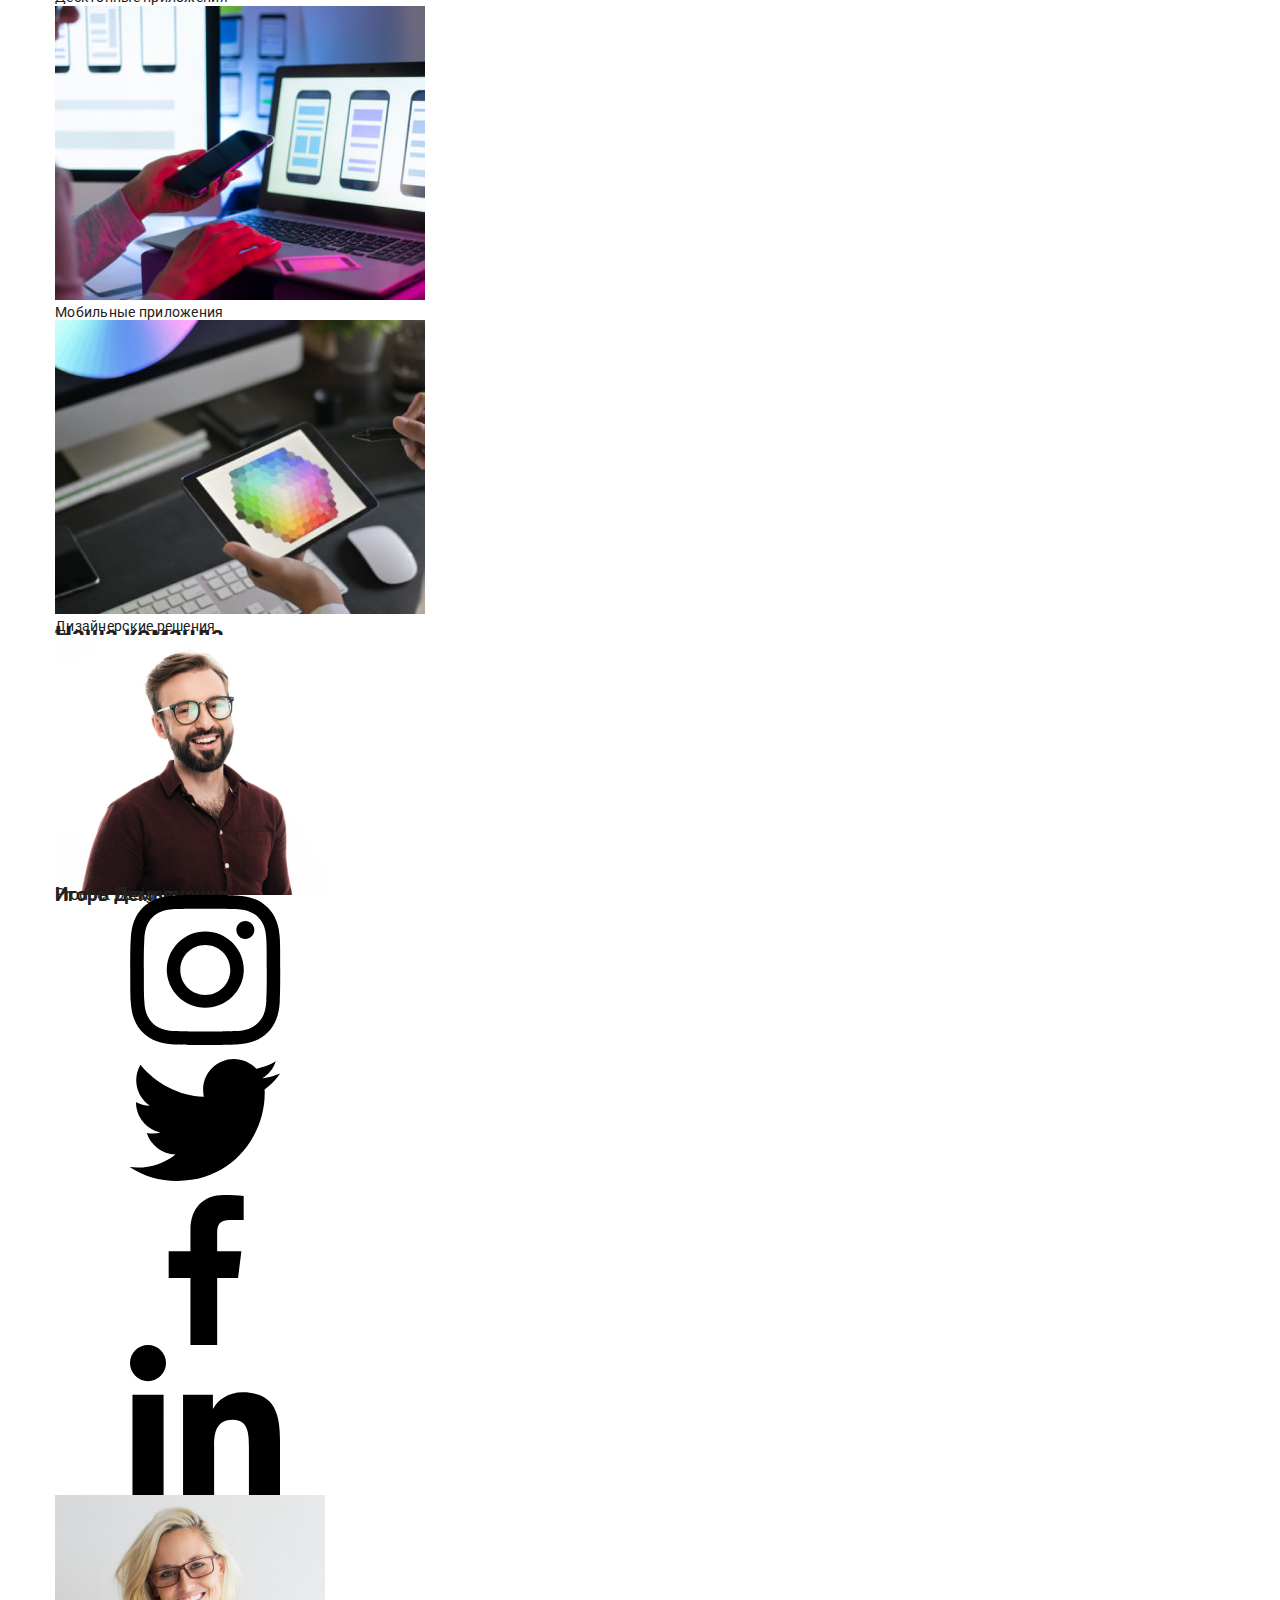
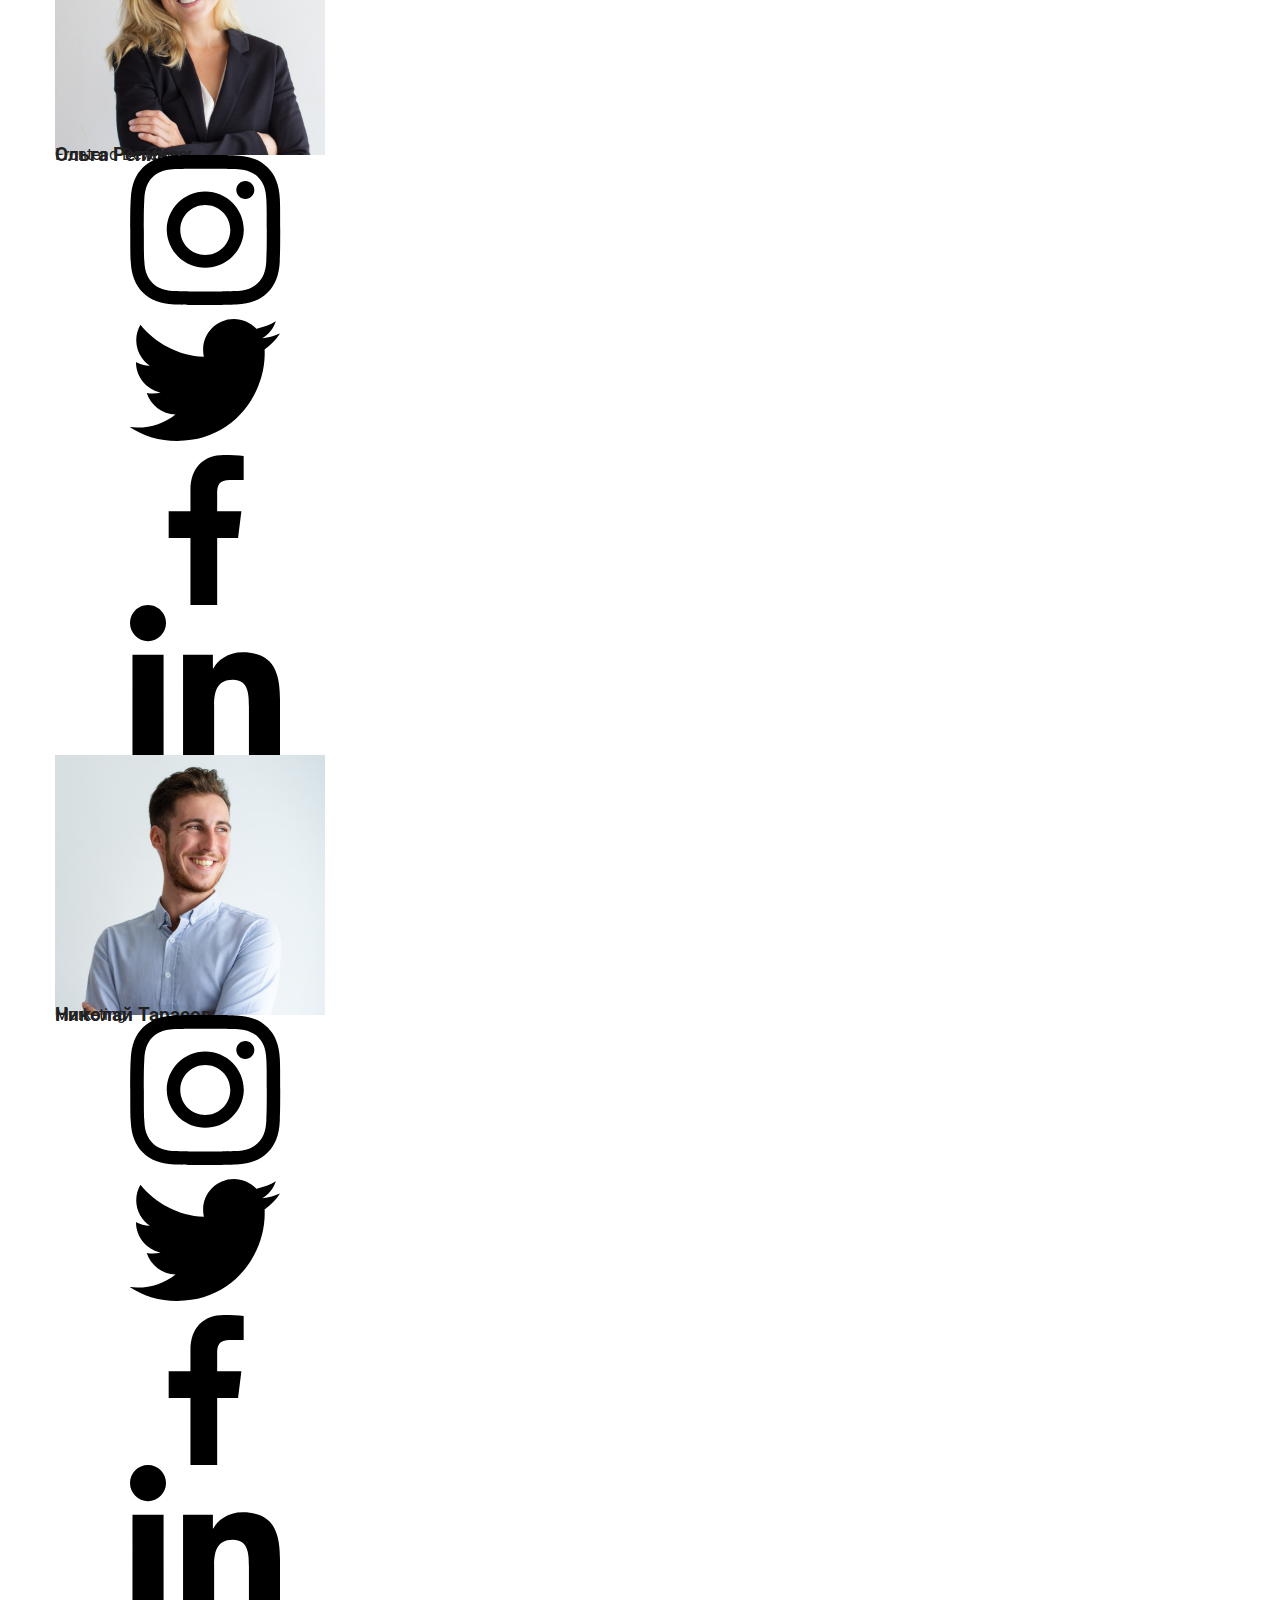
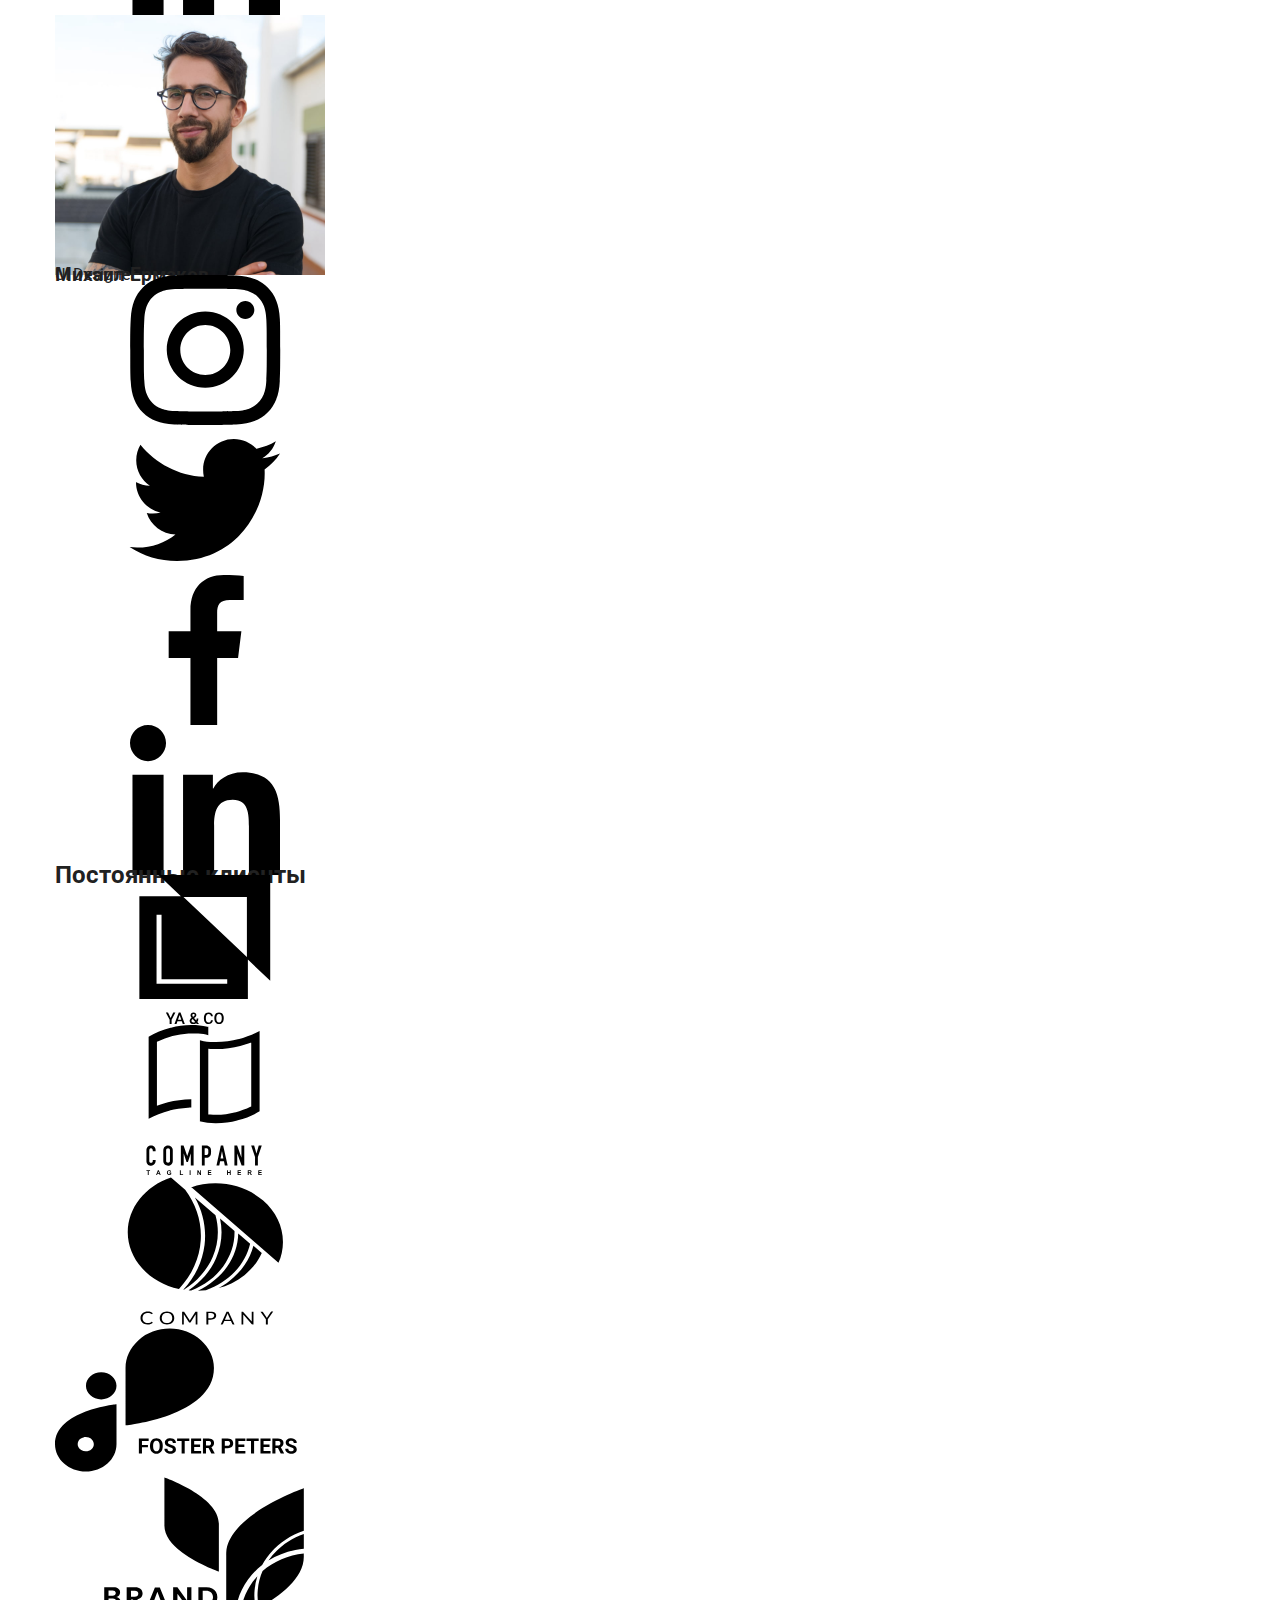
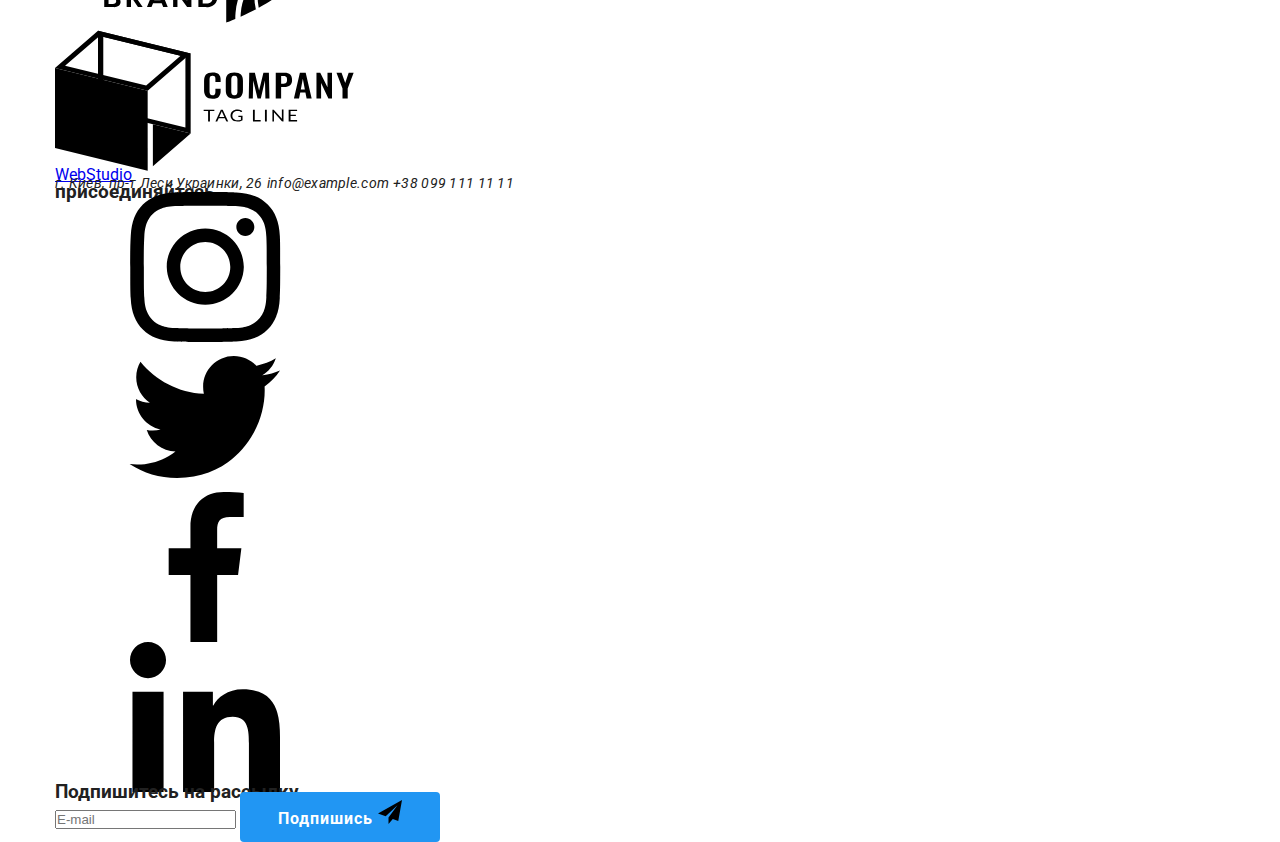
==== commit 1eaaba1b: "Стили для формы. Label. Input. Placeholde." ====
--- a/index.html
+++ b/index.html
@@ -68,34 +68,34 @@
                 <button class="hero__btn btn" type="button" data-modal-open>Заказать услугу</button>
                 
                 <div class="backdrop is-hidden" data-modal>
-                    <form class="modal form js-speaker-form">
-
-                        <b class="form-descr">Оставьте свои данные, мы вам перезвоним</b>
-
-                        <div class="form-field">
-                            <label class="form-label" for="name">Имя</label>
-                            <input class="form-input user-name" type="text" name="name" id="name">
-                            <sprite class="icon-form">
+                    <form class="form js-speaker-form">
+
+                        <b class="form__descr">Оставьте свои данные, мы вам перезвоним</b>
+
+                        <div class="form__field">
+                            <label class="form__label" for="name">Имя</label>
+                            <input class="form__input user-name" type="text" name="name" id="name">
+                            <sprite class="icon__form">
                                 <svg class="icon-input" width="12" height="12">
                                     <use href="./images/icons.svg#icon-userName"></use>
                                 </svg>
                             </sprite>                                
                         </div>
 
-                        <div class="form-field">
-                            <label class="form-label" for="tel">Телефон</label>
-                            <input class="form-input" type="tel" name="tel" id="tel">
-                            <sprite class="icon-form">
+                        <div class="form__field">
+                            <label class="form__label" for="tel">Телефон</label>
+                            <input class="form__input" type="tel" name="tel" id="tel">
+                            <sprite class="icon__form">
                                 <svg class="icon-input" width="12" height="12">
                                     <use href="./images/icons.svg#icon-tel"></use>
                                 </svg>
                             </sprite> 
                         </div>
 
-                        <div class="form-field">
-                            <label class="form-label" for="email">Почта</label>
-                            <input class="form-input" type="email" name="email" id="email">
-                            <sprite class="icon-form">
+                        <div class="form__field">
+                            <label class="form__label" for="email">Почта</label>
+                            <input class="form__input" type="email" name="email" id="email">
+                            <sprite class="icon__form">
                                 <svg class="icon-input" width="12" height="12">
                                     <use href="./images/icons.svg#icon-mail2"></use>
                                 </svg>
@@ -103,28 +103,28 @@
                         </div>
 
                         
-                        <div class="form-field comment">
-                            <label class="form-label" for="comment">Комментарий</label>
-                            <textarea class="form-textarea" name="comment" id="comment" rows="10" placeholder="Введите текст"></textarea>
+                        <div class="form__field comment">
+                            <label class="form__label" for="comment">Комментарий</label>
+                            <textarea class="form__textarea" name="comment" id="comment" rows="10" placeholder="Введите текст"></textarea>
                         </div>
                         
                         <!-- checkbox -->
-                        <div class="form-field checkbox">
+                        <div class="form__field checkbox">
                             <input class="check" type="checkbox" name="agreement" id="agreement">
                             <span class="check-box"></span>
                             
-                            <label class="form-label agreement" for="agreement" >
+                            <label class="form__label agreement" for="agreement" >
                                 Соглашаюсь с рассылкой и принимаю 
                                 <a class="agreement-terms" href="#">Условия договора</a>
                             </label>
                         </div>
 
                         <!-- form -->
-                        <div class="form-field">
-                            <button class="form-submit btn" type="submit">Отправить</button>
-                        </div>
-
-                        <button class="btn-close" type="button" data-modal-close>
+                        <div class="form__field">
+                            <button class="form__submit btn" type="submit">Отправить</button>
+                        </div>
+
+                        <button class="form__btn--close" type="button" data-modal-close>
                             <svg class="icon-close" width="10" height="10">
                                 <use href="./images/icons.svg#icon-close"></use>
                             </svg>
--- a/css/style.css
+++ b/css/style.css
@@ -4,135 +4,9 @@
 
 /* #region Hero*/
 
-.hero__btn,
-.btn {
-  padding: 0 30px;
-  width: 200px;
-  height: 50px;
-  font-weight: 700;
-  font-size: 16px;
-  line-height: 1.9;
-  border-radius: 4px;
-  border: none;
-  font-family: inherit;
-  letter-spacing: 0.06em;
-
-  background-color: var(--btn-active);
-  color: var(--white);
-}
-
-.hero-btn:hover,
-.hero-btn:focus {
-  cursor: pointer;
-}
-
 /* backdrop */
 
-.backdrop {
-  position: fixed;
-  top: 0;
-  left: 0;
-  width: 100%;
-  height: 100%;
-  background-color: rgba(39, 39, 39, 0.5);
-
-  transition: opacity var(--timing-function);
-}
-
-.backdrop.is-hidden {
-  visibility: hidden;
-  opacity: 0;
-  pointer-events: none;
-}
-
 /* form */
-
-.modal {
-  display: flex;
-  flex-direction: column;
-  margin: 100px auto;
-  width: 528px;
-  /* height: 500px; */
-  padding: 40px;
-
-  position: relative;
-
-  /* position: absolute;
-  left: 50%;
-  top: 50%;
-  transform: translate(-50%, -50%); */
-  /* min-height: 581px; */
-
-  text-align: left;
-
-  background-color: #fff;
-  box-shadow: 0px 1px 3px rgba(0, 0, 0, 0.12), 0px 1px 1px rgba(0, 0, 0, 0.14),
-    0px 2px 1px rgba(0, 0, 0, 0.2);
-  border-radius: 4px;
-  color: #000;
-}
-
-.form-descr {
-  margin: 0 0 12px 0;
-
-  font-weight: 700;
-  font-size: 20px;
-  line-height: 1.2;
-  letter-spacing: 0.03em;
-  color: #212121;
-}
-
-.form-field {
-  position: relative;
-  display: flex;
-  flex-direction: column;
-
-  margin: 0 0 10px 0;
-}
-
-.form-input {
-  margin: 0;
-  padding: 11px 12px 11px 42px;
-  outline: 1px solid rgba(33, 33, 33, 0.2);
-  border-radius: 4px;
-  border: none;
-
-  transition: outline var(--timing-function);
-}
-
-.form-input:hover,
-.form-input:focus {
-  cursor: pointer;
-  outline: 1px solid var(--btn-active);
-}
-
-.icon-form {
-  transition: fill var(--timing-function);
-}
-
-.form-input:focus ~ .icon-form,
-.form-input:hover ~ .icon-form {
-  fill: var(--btn-active);
-}
-
-.form-label {
-  line-height: 1.2;
-
-  font-size: 12px;
-  letter-spacing: 0.01em;
-
-  color: #757575;
-}
-
-.icon-form {
-  position: absolute;
-  left: 15px;
-  bottom: 15px;
-}
-
-.form-label:not(:last-child) {
-  margin: 0 0 4px 0;
-}
 
 .checkbox {
   padding: 0 0 0 1.2em;
@@ -143,8 +17,6 @@
 }
 
 .check {
-  /* margin-right: 8px; */
-  /* position: absolute; */
   -webkit-appearance: none;
   -moz-appearance: none;
   appearance: none;
@@ -159,10 +31,6 @@
 
 .check:checked + .check-box {
   background-image: url(../images/check/checked.svg);
-}
-
-.comment {
-  margin: 0 0 20px 0;
 }
 
 .check-box {
@@ -191,65 +59,6 @@
 
 .agreement-terms {
   color: #2196f3;
-}
-
-.form-textarea {
-  padding: 12px 16px;
-  height: 120px;
-
-  line-height: 1.2;
-  letter-spacing: 0.01em;
-
-  resize: none;
-
-  outline: 1px solid rgba(33, 33, 33, 0.2);
-  border-radius: 4px;
-  border: none;
-
-  transition: outline var(--timing-function);
-}
-
-.form-textarea:hover,
-.form-textarea:hover {
-  outline: 1px solid var(--btn-active);
-}
-
-.form-textarea::placeholder {
-  font-size: 12px;
-  line-height: 1.2;
-  letter-spacing: 0.01em;
-  color: rgba(117, 117, 117, 0.5);
-}
-
-.form-submit {
-  margin: 0 auto;
-  box-shadow: 0px 1px 3px rgba(0, 0, 0, 0.12), 0px 1px 1px rgba(0, 0, 0, 0.14),
-    0px 2px 1px rgba(0, 0, 0, 0.2);
-}
-
-.btn:hover,
-.btn:focus {
-  cursor: pointer;
-}
-
-.btn-close {
-  position: absolute;
-  width: 30px;
-  height: 30px;
-  font-size: 18px;
-  top: 8px;
-  right: 8px;
-  border-radius: 50%;
-  border: 1px solid rgb(0, 0, 0, 0.1);
-  background-color: transparent;
-
-  transition: fill var(--timing-function);
-}
-
-.btn-close:hover,
-.btn-close:focus {
-  cursor: pointer;
-  fill: var(--btn-active);
 }
 
 /* #endregion Hero*/
--- a/css/main.min.css
+++ b/css/main.min.css
@@ -1,2 +1,2 @@
-html{-webkit-box-sizing:border-box;box-sizing:border-box;line-height:0}*,*::before,*::after{-webkit-box-sizing:inherit;box-sizing:inherit;padding:0;margin:0}body{font-family:"Roboto", "sans-serif";color:#212121}ul{list-style:none;margin:0}h1,h2,h3,h4,h5,h6,p{margin:0}.link,.nav__link{text-decoration:none;list-style:none;color:#212121;font-size:14px;line-height:1.2;letter-spacing:0.02em}.active::after{content:"";display:block;position:absolute;bottom:0;left:0;width:100%;height:4px;background-color:#2196f3;border-radius:2px}.active{color:#2196f3}.container{width:1200px;margin:0 auto;padding-right:15px;padding-left:15px}.btn{padding:0 30px;width:200px;height:50px;font-weight:700;font-size:16px;line-height:1.9;border-radius:4px;border:none;font-family:inherit;letter-spacing:0.06em;background-color:#2196f3;color:#fff}.btn:hover,.btn:focus{cursor:pointer}.header{border-bottom:1px solid #ececec;padding:24px 0}.header__nav{-webkit-box-align:center;-ms-flex-align:center;align-items:center;display:-webkit-box;display:-ms-flexbox;display:flex}.header__logo{margin-right:93px;text-decoration:none;font-size:26px;font-weight:700;font-family:"Raleway", sans-serif;color:#2196f3;line-height:1.5;letter-spacing:0.03em}.header__logo--span{color:#000}.nav{-webkit-box-align:center;-ms-flex-align:center;align-items:center;display:-webkit-box;display:-ms-flexbox;display:flex;margin:0;padding:0}.nav__item:not(:last-child){margin-right:40px}.nav__link{position:relative;padding-top:36px;padding-bottom:36px;font-weight:500;-webkit-transition:color 250ms cubic-bezier(0.4, 0, 0.2, 1);transition:color 250ms cubic-bezier(0.4, 0, 0.2, 1)}.nav__icon:hover,.nav__icon:focus,.nav__link:hover,.nav__link:focus{cursor:pointer;color:#2196f3;fill:#2196f3}.auth{display:-webkit-box;display:-ms-flexbox;display:flex;margin:0 0 0 auto;list-style:none;-webkit-box-align:center;-ms-flex-align:center;align-items:center}.auth__link+.link{margin-right:30px;padding-left:50px}.auth__icon{display:-webkit-box;display:-ms-flexbox;display:flex;-webkit-box-align:center;-ms-flex-align:center;align-items:center;letter-spacing:0.02em;font-weight:500;color:#757575;text-decoration:none;-webkit-transition:color 250ms cubic-bezier(0.4, 0, 0.2, 1),fill 250ms cubic-bezier(0.4, 0, 0.2, 1);transition:color 250ms cubic-bezier(0.4, 0, 0.2, 1),fill 250ms cubic-bezier(0.4, 0, 0.2, 1)}.auth__icon:hover,.auth__icon:focus,.auth__link:hover,.auth__link:focus{cursor:pointer;color:#2196f3;fill:#2196f3}.auth__mail--icon,.auth__phone--icon{margin:0 10px 0 0}.hero{padding:200px 0 200px 0;text-align:center;color:#fff}.hero__title{text-transform:uppercase;letter-spacing:0.06em;font-weight:900;font-size:44px;line-height:1.4;width:696px;margin:0 auto 30px auto}.overlay{background-image:-webkit-gradient(linear, left top, right top, from(rgba(47,48,58,0.4)), to(rgba(47,48,58,0.4))),url("../images/header/headerBG.jpg");background-image:linear-gradient(to right, rgba(47,48,58,0.4), rgba(47,48,58,0.4)),url("../images/header/headerBG.jpg");background-repeat:no-repeat;min-height:600px;max-width:1600px;margin-left:auto;margin-right:auto;background-size:cover;background-position:center;background-repeat:no-repeat}
+html{-webkit-box-sizing:border-box;box-sizing:border-box;line-height:0}*,*::before,*::after{-webkit-box-sizing:inherit;box-sizing:inherit;padding:0;margin:0}body{font-family:"Roboto", "sans-serif";color:#212121}ul{list-style:none;margin:0}h1,h2,h3,h4,h5,h6,p{margin:0}.link,.nav__link{text-decoration:none;list-style:none;color:#212121;font-size:14px;line-height:1.2;letter-spacing:0.02em}.active::after{content:"";display:block;position:absolute;bottom:0;left:0;width:100%;height:4px;background-color:#2196f3;border-radius:2px}.active{color:#2196f3}.container{width:1200px;margin:0 auto;padding-right:15px;padding-left:15px}.btn{padding:0 30px;width:200px;height:50px;font-weight:700;font-size:16px;line-height:1.9;border-radius:4px;border:none;font-family:inherit;letter-spacing:0.06em;background-color:#2196f3;color:#fff}.btn:hover,.btn:focus{cursor:pointer}.header{border-bottom:1px solid #ececec;padding:24px 0}.header__nav{-webkit-box-align:center;-ms-flex-align:center;align-items:center;display:-webkit-box;display:-ms-flexbox;display:flex}.header__logo{margin-right:93px;text-decoration:none;font-size:26px;font-weight:700;font-family:"Raleway", sans-serif;color:#2196f3;line-height:1.5;letter-spacing:0.03em}.header__logo--span{color:#000}.nav{-webkit-box-align:center;-ms-flex-align:center;align-items:center;display:-webkit-box;display:-ms-flexbox;display:flex;margin:0;padding:0}.nav__item:not(:last-child){margin-right:40px}.nav__link{position:relative;padding-top:36px;padding-bottom:36px;font-weight:500;-webkit-transition:color 250ms cubic-bezier(0.4, 0, 0.2, 1);transition:color 250ms cubic-bezier(0.4, 0, 0.2, 1)}.nav__icon:hover,.nav__icon:focus,.nav__link:hover,.nav__link:focus{cursor:pointer;color:#2196f3;fill:#2196f3}.auth{display:-webkit-box;display:-ms-flexbox;display:flex;margin:0 0 0 auto;list-style:none;-webkit-box-align:center;-ms-flex-align:center;align-items:center}.auth__link+.link{margin-right:30px;padding-left:50px}.auth__icon{display:-webkit-box;display:-ms-flexbox;display:flex;-webkit-box-align:center;-ms-flex-align:center;align-items:center;letter-spacing:0.02em;font-weight:500;color:#757575;text-decoration:none;-webkit-transition:color 250ms cubic-bezier(0.4, 0, 0.2, 1),fill 250ms cubic-bezier(0.4, 0, 0.2, 1);transition:color 250ms cubic-bezier(0.4, 0, 0.2, 1),fill 250ms cubic-bezier(0.4, 0, 0.2, 1)}.auth__icon:hover,.auth__icon:focus,.auth__link:hover,.auth__link:focus{cursor:pointer;color:#2196f3;fill:#2196f3}.auth__mail--icon,.auth__phone--icon{margin:0 10px 0 0}.hero{padding:200px 0 200px 0;text-align:center;color:#fff}.hero__title{text-transform:uppercase;letter-spacing:0.06em;font-weight:900;font-size:44px;line-height:1.4;width:696px;margin:0 auto 30px auto}.overlay{background-image:-webkit-gradient(linear, left top, right top, from(rgba(47,48,58,0.4)), to(rgba(47,48,58,0.4))),url("../images/header/headerBG.jpg");background-image:linear-gradient(to right, rgba(47,48,58,0.4), rgba(47,48,58,0.4)),url("../images/header/headerBG.jpg");background-repeat:no-repeat;min-height:600px;max-width:1600px;margin-left:auto;margin-right:auto;background-size:cover;background-position:center;background-repeat:no-repeat}.backdrop{padding:1%;position:fixed;display:-webkit-box;display:-ms-flexbox;display:flex;-webkit-box-pack:center;-ms-flex-pack:center;justify-content:center;top:0;left:0;width:100%;height:100%;background-color:rgba(39,39,39,0.5);-webkit-transition:opacity 250ms cubic-bezier(0.4, 0, 0.2, 1);transition:opacity 250ms cubic-bezier(0.4, 0, 0.2, 1)}.form{display:-webkit-box;display:-ms-flexbox;display:flex;-webkit-box-orient:vertical;-webkit-box-direction:normal;-ms-flex-direction:column;flex-direction:column;margin:0 auto;width:528px;padding:40px;position:absolute;top:50%;left:50%;-webkit-transform:translate(-50%, -50%);transform:translate(-50%, -50%);text-align:left;background-color:#fff;-webkit-box-shadow:0px 1px 3px rgba(0,0,0,0.12),0px 1px 1px rgba(0,0,0,0.14),0px 2px 1px rgba(0,0,0,0.2);box-shadow:0px 1px 3px rgba(0,0,0,0.12),0px 1px 1px rgba(0,0,0,0.14),0px 2px 1px rgba(0,0,0,0.2);border-radius:4px;color:#000}.form__descr{margin:0 0 12px 0;font-weight:700;font-size:20px;line-height:1.2;letter-spacing:0.03em;color:#212121}.form__field{position:relative;display:-webkit-box;display:-ms-flexbox;display:flex;-webkit-box-orient:vertical;-webkit-box-direction:normal;-ms-flex-direction:column;flex-direction:column;margin:0 0 10px 0}.form .icon__form{position:absolute;left:15px;bottom:15px;-webkit-transition:fill 250ms cubic-bezier(0.4, 0, 0.2, 1);transition:fill 250ms cubic-bezier(0.4, 0, 0.2, 1)}.form__label{line-height:1.2;font-size:12px;letter-spacing:0.01em;color:#757575}.form__label:not(:last-child){margin:0 0 4px 0}.form__input{margin:0;padding:11px 12px 11px 42px;outline:1px solid rgba(33,33,33,0.2);border-radius:4px;border:none;-webkit-transition:outline 250ms cubic-bezier(0.4, 0, 0.2, 1);transition:outline 250ms cubic-bezier(0.4, 0, 0.2, 1)}.form__input:hover,.form__input:focus{cursor:pointer;outline:1px solid #2196f3}.form__input:focus ~ .icon__form,.form__input:hover ~ .icon__form{fill:#2196f3}.form .comment{margin:0 0 20px 0}.form__textarea{padding:12px 16px;height:120px;line-height:1.2;letter-spacing:0.01em;resize:none;outline:1px solid rgba(33,33,33,0.2);border-radius:4px;border:none;-webkit-transition:outline 250ms cubic-bezier(0.4, 0, 0.2, 1);transition:outline 250ms cubic-bezier(0.4, 0, 0.2, 1)}.form__textarea:hover,.form__form-textarea:focus{outline:1px solid #2196f3}.form__textarea::-webkit-input-placeholder{font-size:12px;line-height:1.2;letter-spacing:0.01em;color:rgba(117,117,117,0.5)}.form__textarea:-ms-input-placeholder{font-size:12px;line-height:1.2;letter-spacing:0.01em;color:rgba(117,117,117,0.5)}.form__textarea::-ms-input-placeholder{font-size:12px;line-height:1.2;letter-spacing:0.01em;color:rgba(117,117,117,0.5)}.form__textarea::placeholder{font-size:12px;line-height:1.2;letter-spacing:0.01em;color:rgba(117,117,117,0.5)}.form__submit{margin:0 auto;-webkit-box-shadow:0px 1px 3px rgba(0,0,0,0.12),0px 1px 1px rgba(0,0,0,0.14),0px 2px 1px rgba(0,0,0,0.2);box-shadow:0px 1px 3px rgba(0,0,0,0.12),0px 1px 1px rgba(0,0,0,0.14),0px 2px 1px rgba(0,0,0,0.2)}.form__btn--close{position:absolute;width:30px;height:30px;font-size:18px;top:8px;right:8px;border:1px solid rgba(0,0,0,0.1);border-radius:50%;background-color:transparent;-webkit-transition:fill 250ms cubic-bezier(0.4, 0, 0.2, 1);transition:fill 250ms cubic-bezier(0.4, 0, 0.2, 1)}.form__btn--close:hover,.form__btn--close:focus{cursor:pointer;fill:#2196f3}
 /*# sourceMappingURL=main.min.css.map */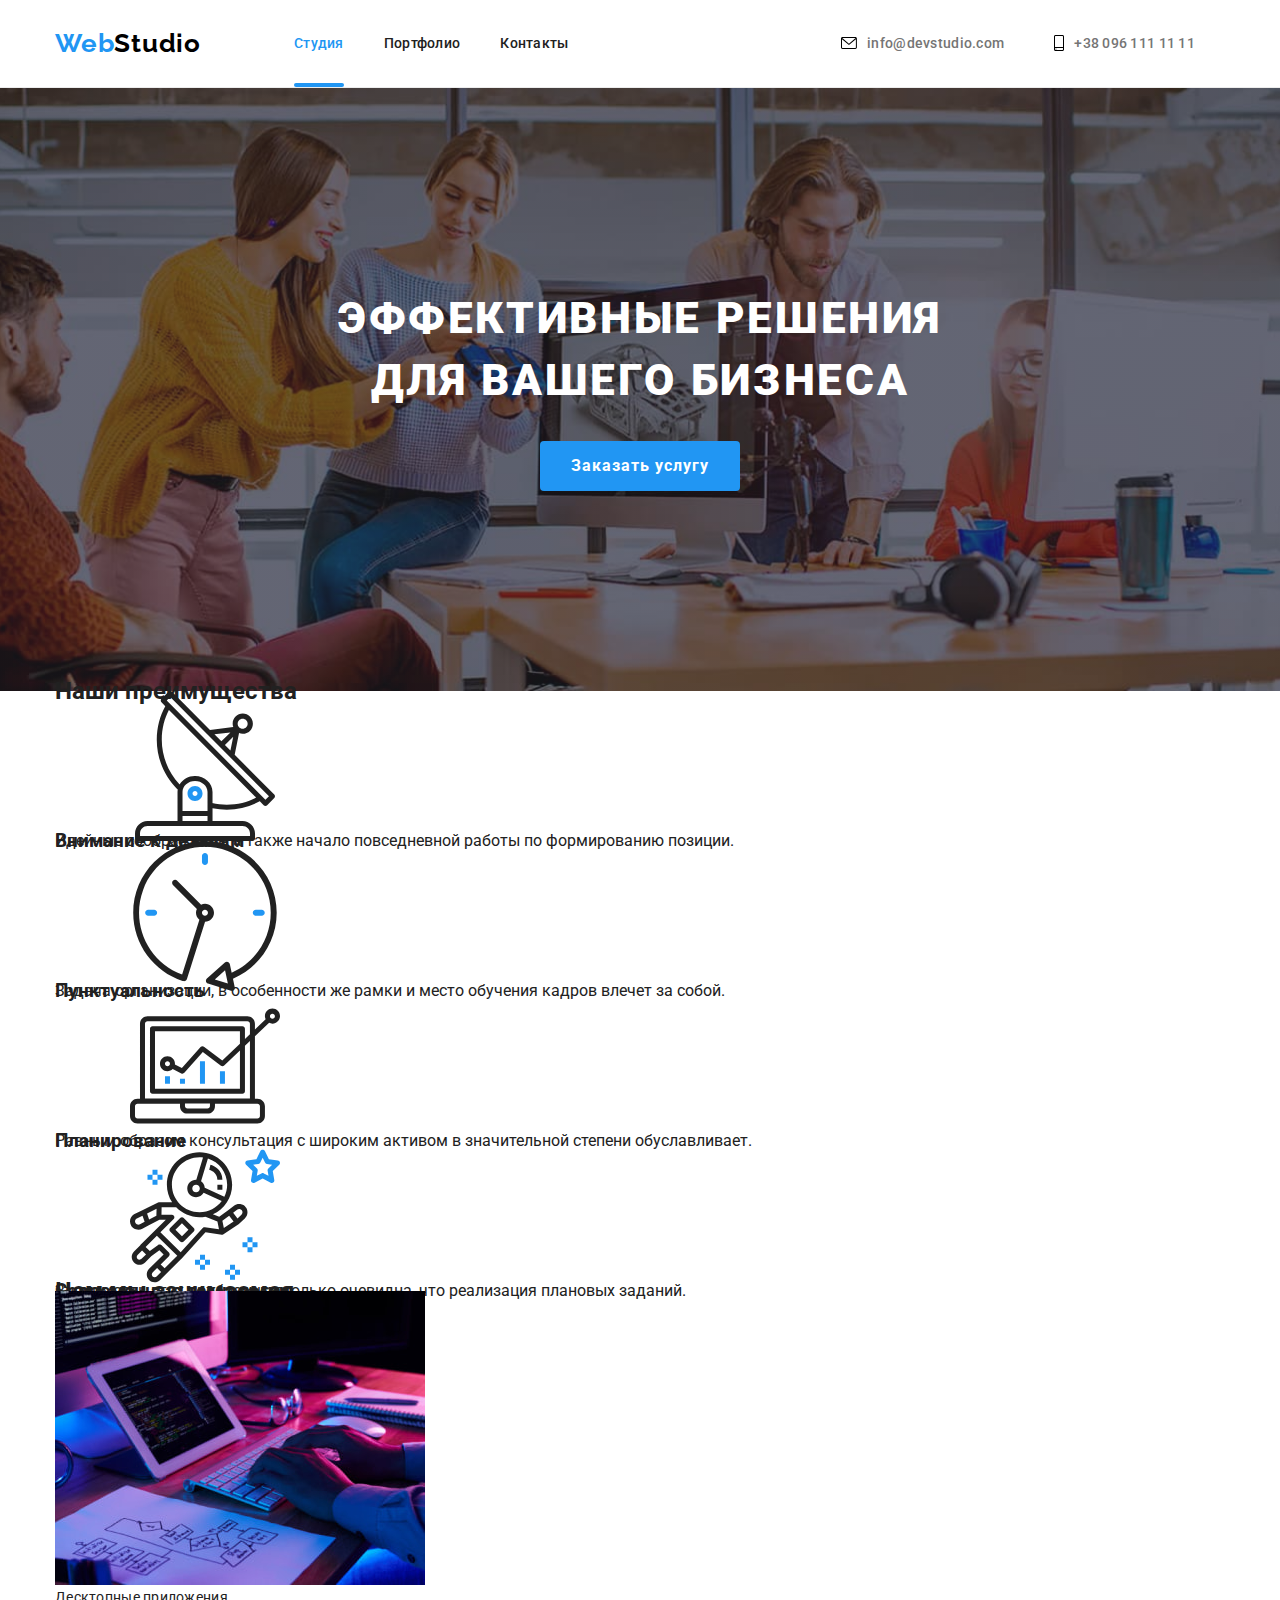
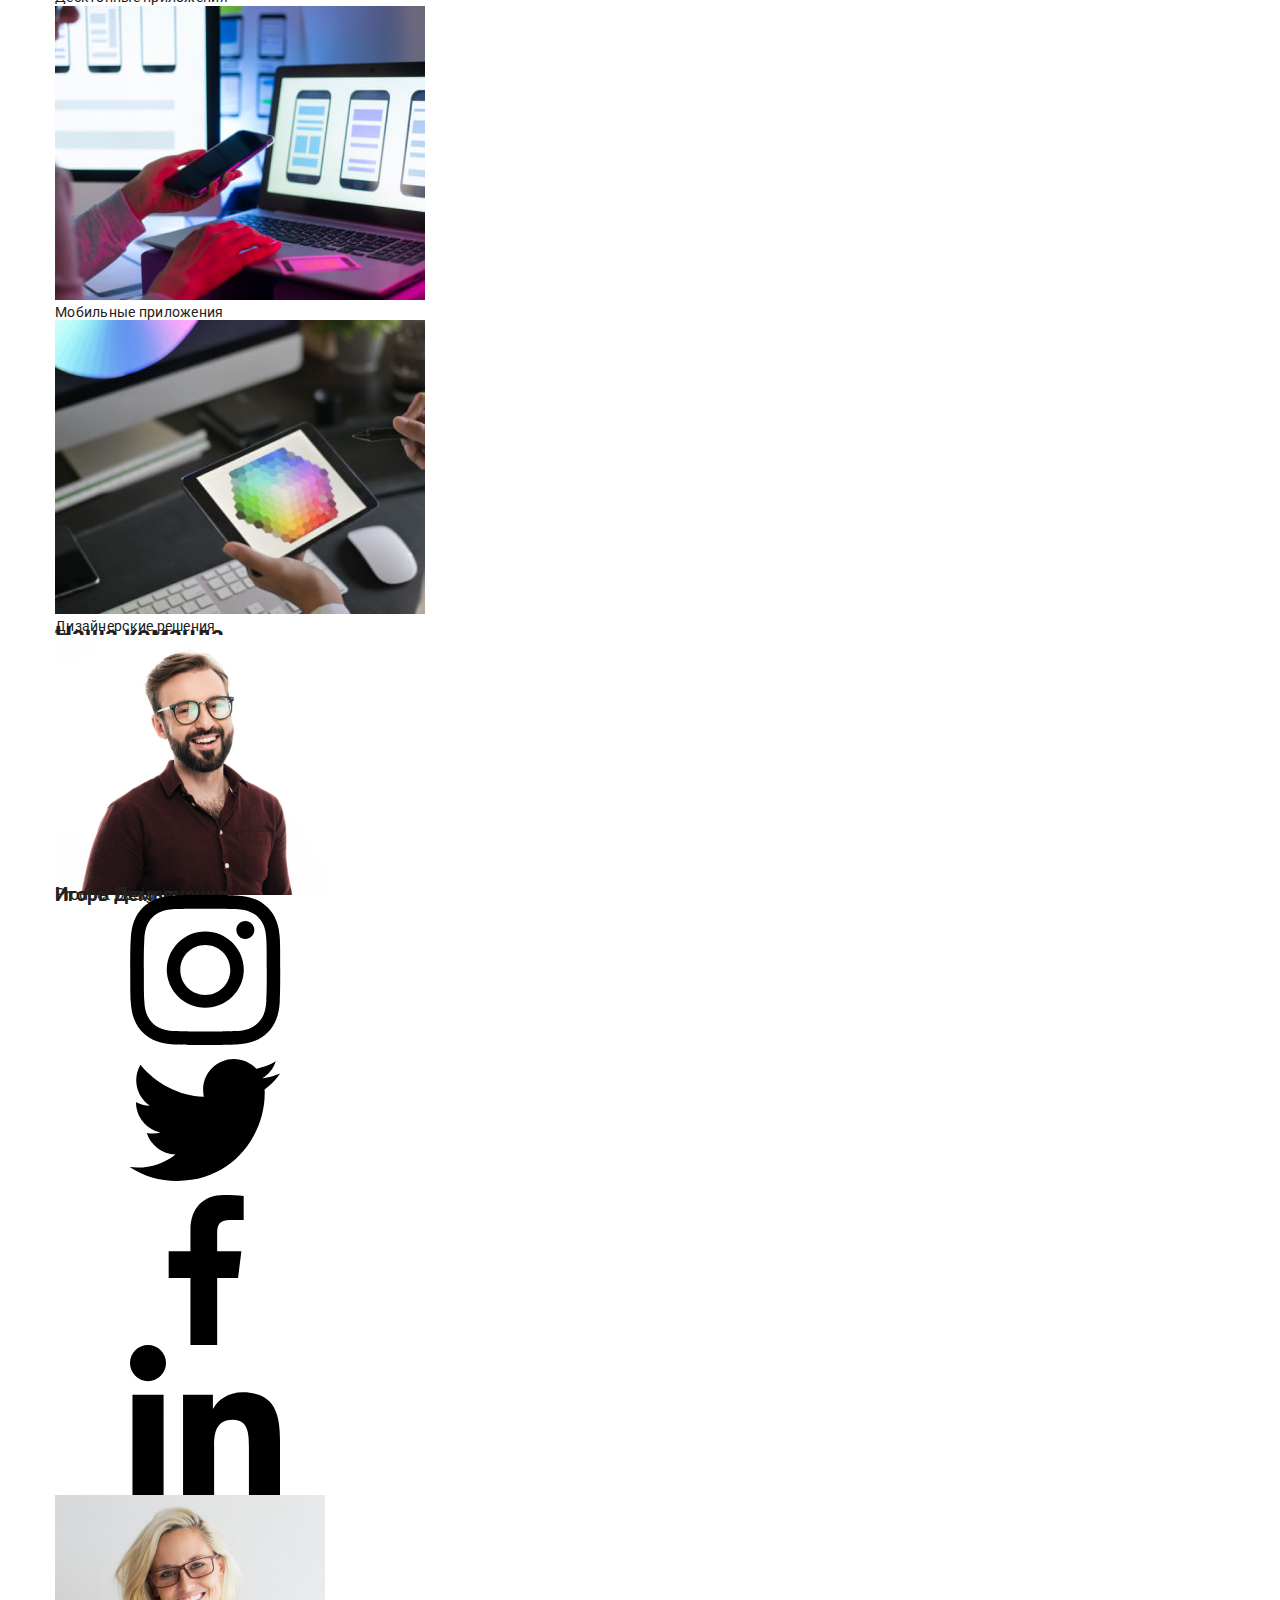
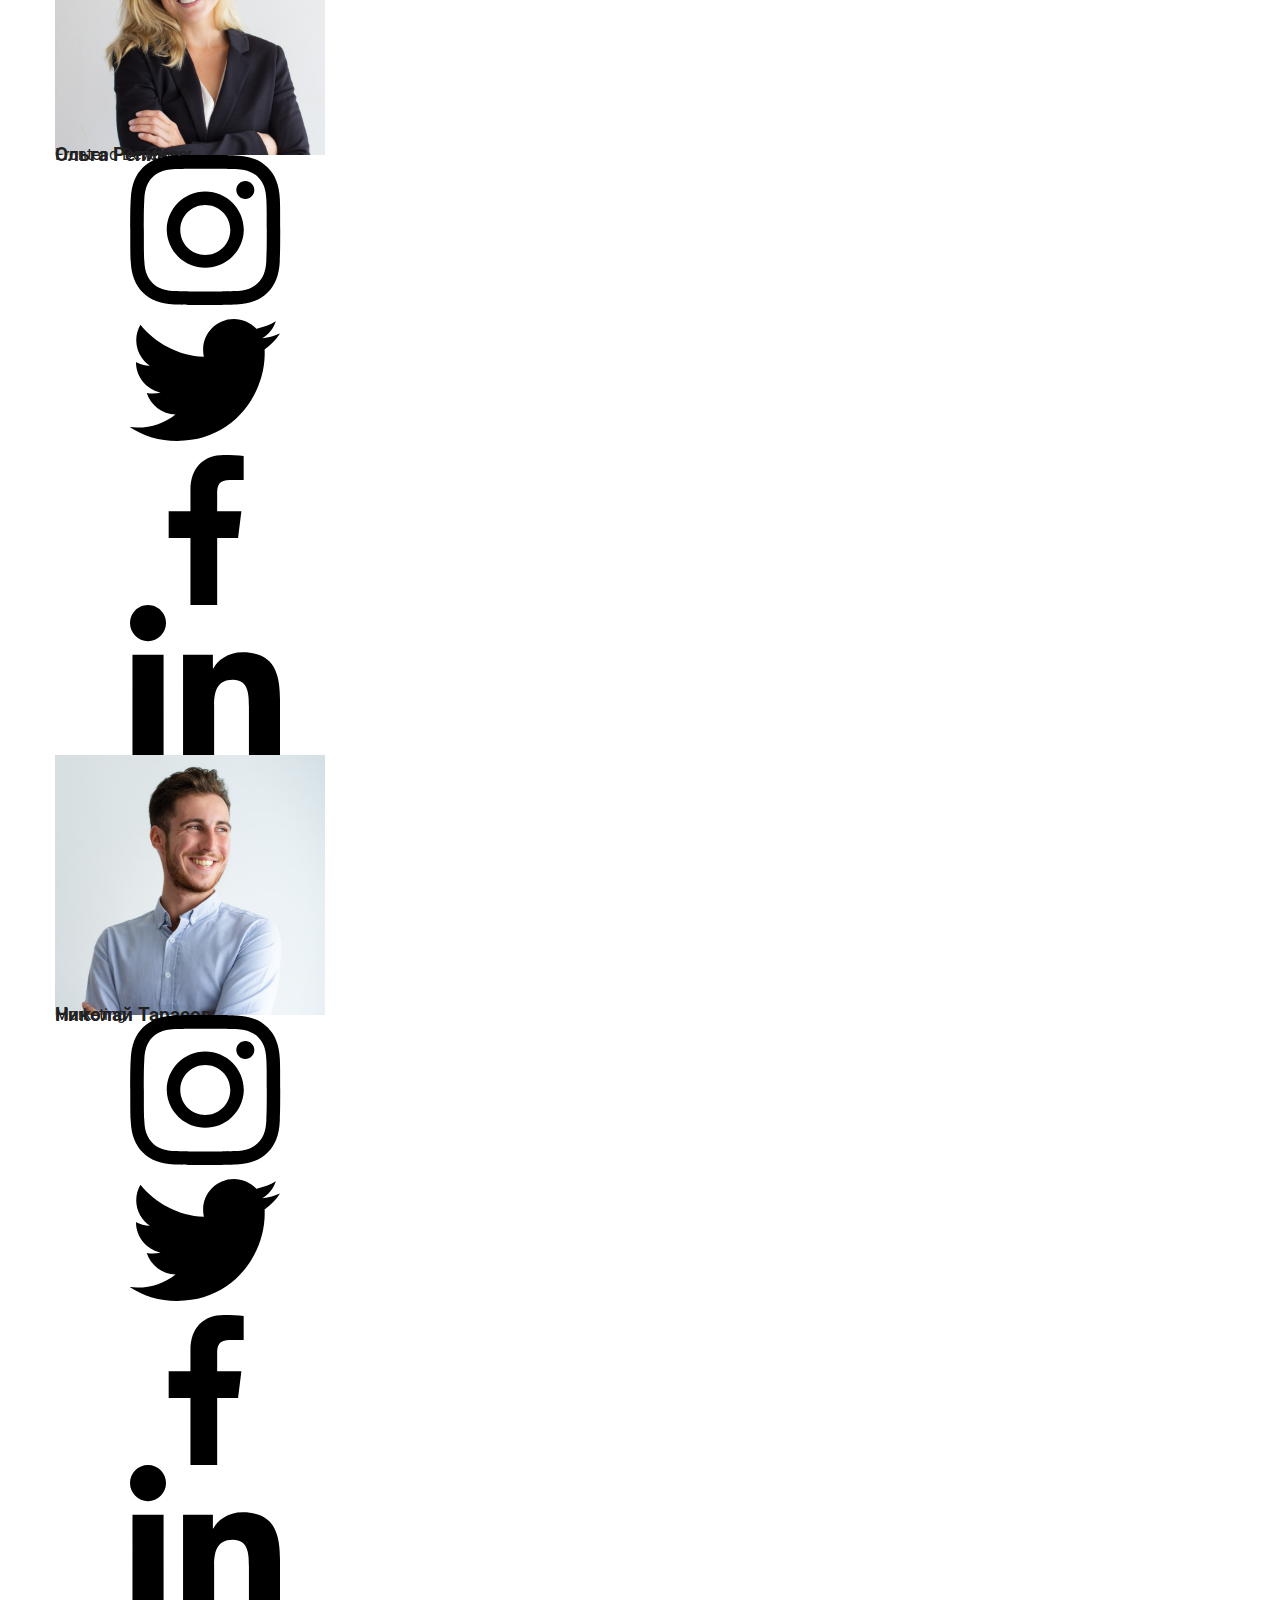
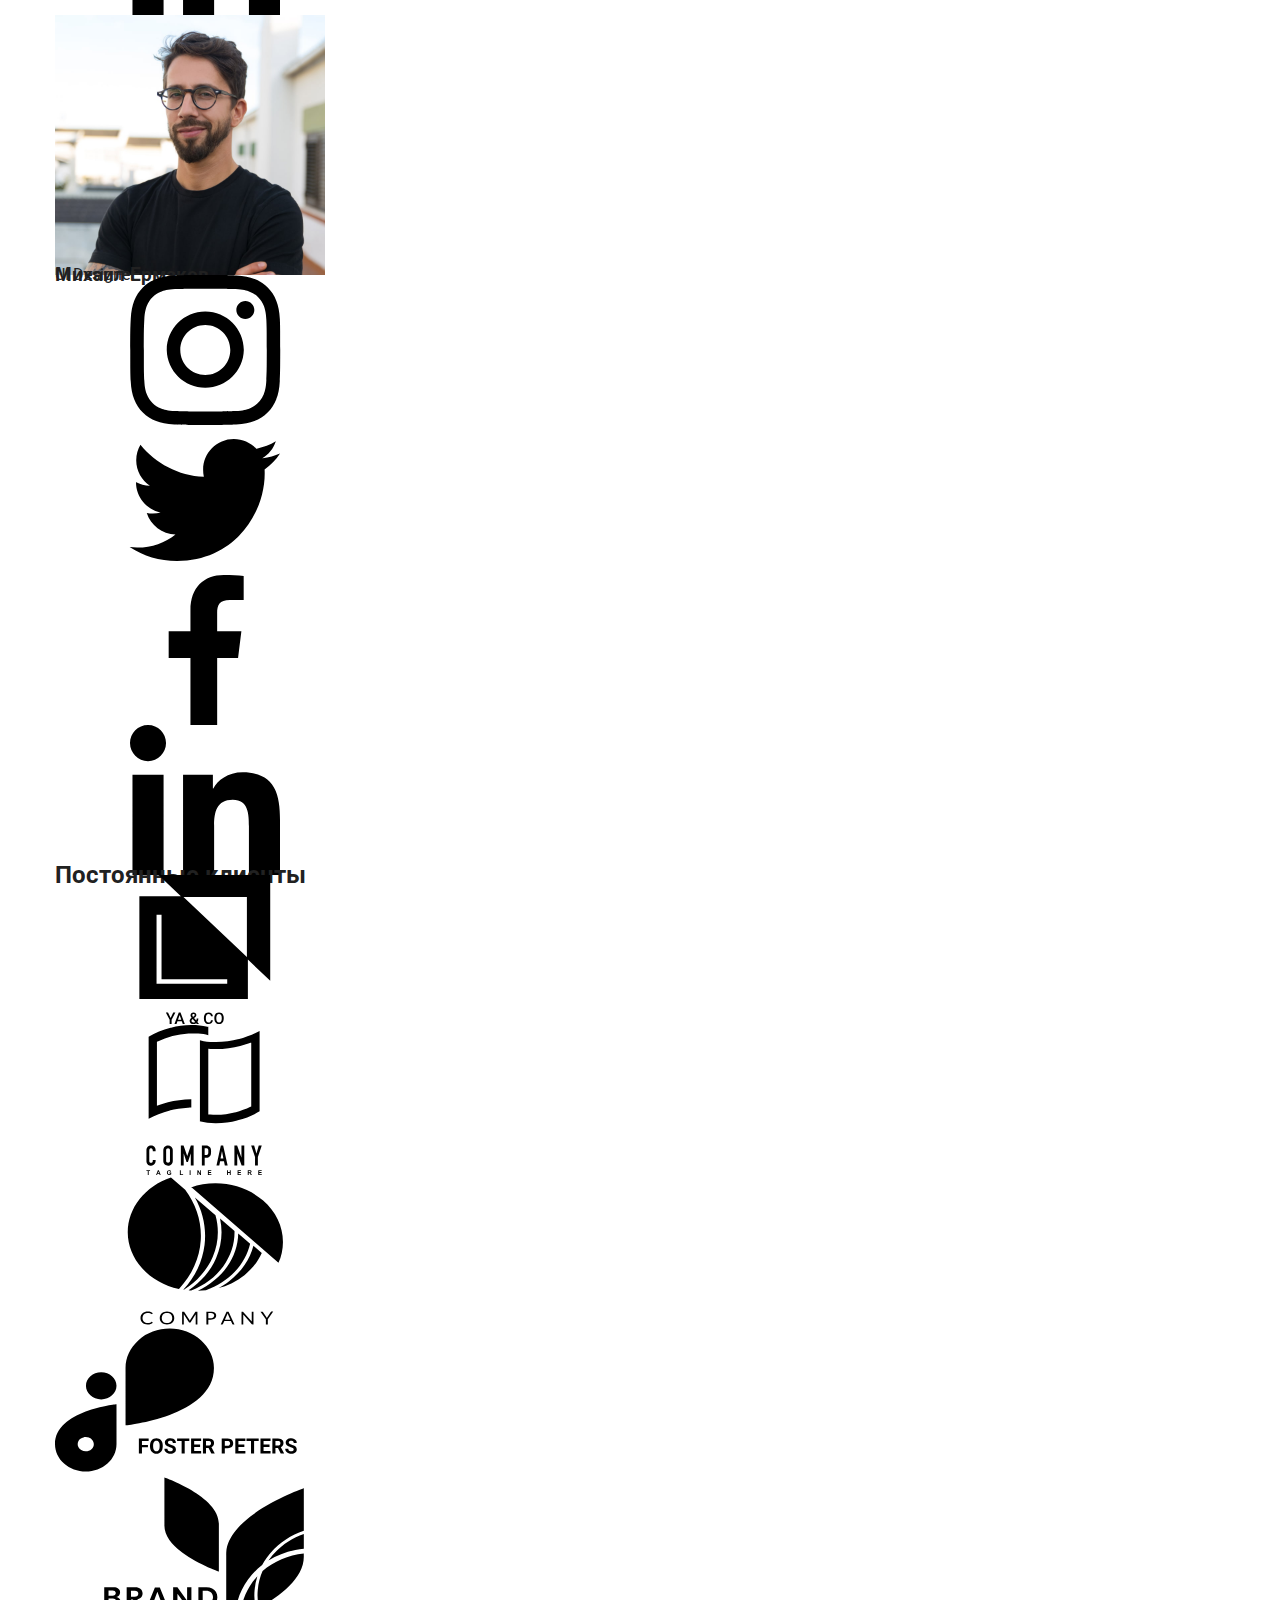
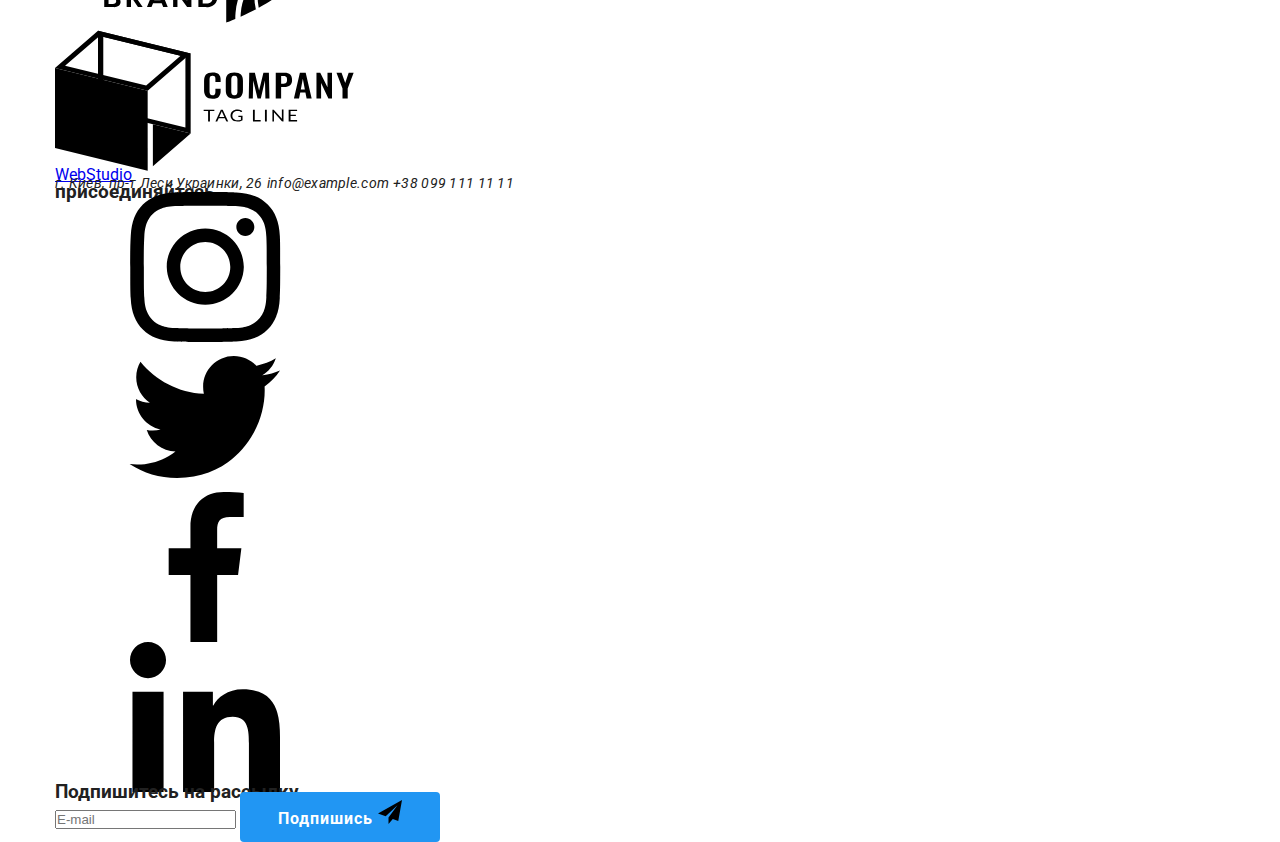
==== commit 02fcb148: "Рефакторинг формы" ====
--- a/index.html
+++ b/index.html
@@ -109,11 +109,11 @@
                         </div>
                         
                         <!-- checkbox -->
-                        <div class="form__field checkbox">
-                            <input class="check" type="checkbox" name="agreement" id="agreement">
-                            <span class="check-box"></span>
+                        <div class="checkbox form__field ">
+                            <input class="checkbox__check" type="checkbox" name="agreement" id="agreement">
+                            <span class="checkbox__span"></span>
                             
-                            <label class="form__label agreement" for="agreement" >
+                            <label class="agreement form__label" for="agreement" >
                                 Соглашаюсь с рассылкой и принимаю 
                                 <a class="agreement-terms" href="#">Условия договора</a>
                             </label>
--- a/css/style.css
+++ b/css/style.css
@@ -1,67 +1,6 @@
 .padding-top-but {
   padding: 94px 0;
 }
-
-/* #region Hero*/
-
-/* backdrop */
-
-/* form */
-
-.checkbox {
-  padding: 0 0 0 1.2em;
-  display: flex;
-  text-align: center;
-  flex-direction: row;
-  margin: 0 auto 30px auto;
-}
-
-.check {
-  -webkit-appearance: none;
-  -moz-appearance: none;
-  appearance: none;
-}
-
-.check:hover + .check-box,
-.check:focus + .check-box,
-.check-box:hover,
-.check-box:focus {
-  background-image: url(../images/check/checkHover.svg);
-}
-
-.check:checked + .check-box {
-  background-image: url(../images/check/checked.svg);
-}
-
-.check-box {
-  position: absolute;
-  top: 50%;
-  transform: translateY(-50%);
-
-  margin: 0 8px 0 0;
-  margin: 0 0 0 -1.2em;
-  width: 1em;
-  height: 1em;
-  background-image: url(../images/check/check.svg);
-  background-color: #fff;
-}
-
-.agreement {
-  margin: 0 0 0 8px;
-  font-size: 14px;
-  line-height: 1.71;
-  letter-spacing: 0.03em;
-}
-
-.agreement:hover {
-  cursor: pointer;
-}
-
-.agreement-terms {
-  color: #2196f3;
-}
-
-/* #endregion Hero*/
 
 /* #region Benefits */
 
--- a/css/main.min.css
+++ b/css/main.min.css
@@ -1,2 +1,2 @@
-html{-webkit-box-sizing:border-box;box-sizing:border-box;line-height:0}*,*::before,*::after{-webkit-box-sizing:inherit;box-sizing:inherit;padding:0;margin:0}body{font-family:"Roboto", "sans-serif";color:#212121}ul{list-style:none;margin:0}h1,h2,h3,h4,h5,h6,p{margin:0}.link,.nav__link{text-decoration:none;list-style:none;color:#212121;font-size:14px;line-height:1.2;letter-spacing:0.02em}.active::after{content:"";display:block;position:absolute;bottom:0;left:0;width:100%;height:4px;background-color:#2196f3;border-radius:2px}.active{color:#2196f3}.container{width:1200px;margin:0 auto;padding-right:15px;padding-left:15px}.btn{padding:0 30px;width:200px;height:50px;font-weight:700;font-size:16px;line-height:1.9;border-radius:4px;border:none;font-family:inherit;letter-spacing:0.06em;background-color:#2196f3;color:#fff}.btn:hover,.btn:focus{cursor:pointer}.header{border-bottom:1px solid #ececec;padding:24px 0}.header__nav{-webkit-box-align:center;-ms-flex-align:center;align-items:center;display:-webkit-box;display:-ms-flexbox;display:flex}.header__logo{margin-right:93px;text-decoration:none;font-size:26px;font-weight:700;font-family:"Raleway", sans-serif;color:#2196f3;line-height:1.5;letter-spacing:0.03em}.header__logo--span{color:#000}.nav{-webkit-box-align:center;-ms-flex-align:center;align-items:center;display:-webkit-box;display:-ms-flexbox;display:flex;margin:0;padding:0}.nav__item:not(:last-child){margin-right:40px}.nav__link{position:relative;padding-top:36px;padding-bottom:36px;font-weight:500;-webkit-transition:color 250ms cubic-bezier(0.4, 0, 0.2, 1);transition:color 250ms cubic-bezier(0.4, 0, 0.2, 1)}.nav__icon:hover,.nav__icon:focus,.nav__link:hover,.nav__link:focus{cursor:pointer;color:#2196f3;fill:#2196f3}.auth{display:-webkit-box;display:-ms-flexbox;display:flex;margin:0 0 0 auto;list-style:none;-webkit-box-align:center;-ms-flex-align:center;align-items:center}.auth__link+.link{margin-right:30px;padding-left:50px}.auth__icon{display:-webkit-box;display:-ms-flexbox;display:flex;-webkit-box-align:center;-ms-flex-align:center;align-items:center;letter-spacing:0.02em;font-weight:500;color:#757575;text-decoration:none;-webkit-transition:color 250ms cubic-bezier(0.4, 0, 0.2, 1),fill 250ms cubic-bezier(0.4, 0, 0.2, 1);transition:color 250ms cubic-bezier(0.4, 0, 0.2, 1),fill 250ms cubic-bezier(0.4, 0, 0.2, 1)}.auth__icon:hover,.auth__icon:focus,.auth__link:hover,.auth__link:focus{cursor:pointer;color:#2196f3;fill:#2196f3}.auth__mail--icon,.auth__phone--icon{margin:0 10px 0 0}.hero{padding:200px 0 200px 0;text-align:center;color:#fff}.hero__title{text-transform:uppercase;letter-spacing:0.06em;font-weight:900;font-size:44px;line-height:1.4;width:696px;margin:0 auto 30px auto}.overlay{background-image:-webkit-gradient(linear, left top, right top, from(rgba(47,48,58,0.4)), to(rgba(47,48,58,0.4))),url("../images/header/headerBG.jpg");background-image:linear-gradient(to right, rgba(47,48,58,0.4), rgba(47,48,58,0.4)),url("../images/header/headerBG.jpg");background-repeat:no-repeat;min-height:600px;max-width:1600px;margin-left:auto;margin-right:auto;background-size:cover;background-position:center;background-repeat:no-repeat}.backdrop{padding:1%;position:fixed;display:-webkit-box;display:-ms-flexbox;display:flex;-webkit-box-pack:center;-ms-flex-pack:center;justify-content:center;top:0;left:0;width:100%;height:100%;background-color:rgba(39,39,39,0.5);-webkit-transition:opacity 250ms cubic-bezier(0.4, 0, 0.2, 1);transition:opacity 250ms cubic-bezier(0.4, 0, 0.2, 1)}.form{display:-webkit-box;display:-ms-flexbox;display:flex;-webkit-box-orient:vertical;-webkit-box-direction:normal;-ms-flex-direction:column;flex-direction:column;margin:0 auto;width:528px;padding:40px;position:absolute;top:50%;left:50%;-webkit-transform:translate(-50%, -50%);transform:translate(-50%, -50%);text-align:left;background-color:#fff;-webkit-box-shadow:0px 1px 3px rgba(0,0,0,0.12),0px 1px 1px rgba(0,0,0,0.14),0px 2px 1px rgba(0,0,0,0.2);box-shadow:0px 1px 3px rgba(0,0,0,0.12),0px 1px 1px rgba(0,0,0,0.14),0px 2px 1px rgba(0,0,0,0.2);border-radius:4px;color:#000}.form__descr{margin:0 0 12px 0;font-weight:700;font-size:20px;line-height:1.2;letter-spacing:0.03em;color:#212121}.form__field{position:relative;display:-webkit-box;display:-ms-flexbox;display:flex;-webkit-box-orient:vertical;-webkit-box-direction:normal;-ms-flex-direction:column;flex-direction:column;margin:0 0 10px 0}.form .icon__form{position:absolute;left:15px;bottom:15px;-webkit-transition:fill 250ms cubic-bezier(0.4, 0, 0.2, 1);transition:fill 250ms cubic-bezier(0.4, 0, 0.2, 1)}.form__label{line-height:1.2;font-size:12px;letter-spacing:0.01em;color:#757575}.form__label:not(:last-child){margin:0 0 4px 0}.form__input{margin:0;padding:11px 12px 11px 42px;outline:1px solid rgba(33,33,33,0.2);border-radius:4px;border:none;-webkit-transition:outline 250ms cubic-bezier(0.4, 0, 0.2, 1);transition:outline 250ms cubic-bezier(0.4, 0, 0.2, 1)}.form__input:hover,.form__input:focus{cursor:pointer;outline:1px solid #2196f3}.form__input:focus ~ .icon__form,.form__input:hover ~ .icon__form{fill:#2196f3}.form .comment{margin:0 0 20px 0}.form__textarea{padding:12px 16px;height:120px;line-height:1.2;letter-spacing:0.01em;resize:none;outline:1px solid rgba(33,33,33,0.2);border-radius:4px;border:none;-webkit-transition:outline 250ms cubic-bezier(0.4, 0, 0.2, 1);transition:outline 250ms cubic-bezier(0.4, 0, 0.2, 1)}.form__textarea:hover,.form__form-textarea:focus{outline:1px solid #2196f3}.form__textarea::-webkit-input-placeholder{font-size:12px;line-height:1.2;letter-spacing:0.01em;color:rgba(117,117,117,0.5)}.form__textarea:-ms-input-placeholder{font-size:12px;line-height:1.2;letter-spacing:0.01em;color:rgba(117,117,117,0.5)}.form__textarea::-ms-input-placeholder{font-size:12px;line-height:1.2;letter-spacing:0.01em;color:rgba(117,117,117,0.5)}.form__textarea::placeholder{font-size:12px;line-height:1.2;letter-spacing:0.01em;color:rgba(117,117,117,0.5)}.form__submit{margin:0 auto;-webkit-box-shadow:0px 1px 3px rgba(0,0,0,0.12),0px 1px 1px rgba(0,0,0,0.14),0px 2px 1px rgba(0,0,0,0.2);box-shadow:0px 1px 3px rgba(0,0,0,0.12),0px 1px 1px rgba(0,0,0,0.14),0px 2px 1px rgba(0,0,0,0.2)}.form__btn--close{position:absolute;width:30px;height:30px;font-size:18px;top:8px;right:8px;border:1px solid rgba(0,0,0,0.1);border-radius:50%;background-color:transparent;-webkit-transition:fill 250ms cubic-bezier(0.4, 0, 0.2, 1);transition:fill 250ms cubic-bezier(0.4, 0, 0.2, 1)}.form__btn--close:hover,.form__btn--close:focus{cursor:pointer;fill:#2196f3}
+html{-webkit-box-sizing:border-box;box-sizing:border-box;line-height:0}*,*::before,*::after{-webkit-box-sizing:inherit;box-sizing:inherit;padding:0;margin:0}body{font-family:"Roboto", "sans-serif";color:#212121}ul{list-style:none;margin:0}h1,h2,h3,h4,h5,h6,p{margin:0}.link,.nav__link{text-decoration:none;list-style:none;color:#212121;font-size:14px;line-height:1.2;letter-spacing:0.02em}.active::after{content:"";display:block;position:absolute;bottom:0;left:0;width:100%;height:4px;background-color:#2196f3;border-radius:2px}.active{color:#2196f3}.container{width:1200px;margin:0 auto;padding-right:15px;padding-left:15px}.btn{padding:0 30px;width:200px;height:50px;font-weight:700;font-size:16px;line-height:1.9;border-radius:4px;border:none;font-family:inherit;letter-spacing:0.06em;background-color:#2196f3;color:#fff}.btn:hover,.btn:focus{cursor:pointer}.header{border-bottom:1px solid #ececec;padding:24px 0}.header__nav{-webkit-box-align:center;-ms-flex-align:center;align-items:center;display:-webkit-box;display:-ms-flexbox;display:flex}.header__logo{margin-right:93px;text-decoration:none;font-size:26px;font-weight:700;font-family:"Raleway", sans-serif;color:#2196f3;line-height:1.5;letter-spacing:0.03em}.header__logo--span{color:#000}.nav{-webkit-box-align:center;-ms-flex-align:center;align-items:center;display:-webkit-box;display:-ms-flexbox;display:flex;margin:0;padding:0}.nav__item:not(:last-child){margin-right:40px}.nav__link{position:relative;padding-top:36px;padding-bottom:36px;font-weight:500;-webkit-transition:color 250ms cubic-bezier(0.4, 0, 0.2, 1);transition:color 250ms cubic-bezier(0.4, 0, 0.2, 1)}.nav__icon:hover,.nav__icon:focus,.nav__link:hover,.nav__link:focus{cursor:pointer;color:#2196f3;fill:#2196f3}.auth{display:-webkit-box;display:-ms-flexbox;display:flex;margin:0 0 0 auto;list-style:none;-webkit-box-align:center;-ms-flex-align:center;align-items:center}.auth__link+.link{margin-right:30px;padding-left:50px}.auth__icon{display:-webkit-box;display:-ms-flexbox;display:flex;-webkit-box-align:center;-ms-flex-align:center;align-items:center;letter-spacing:0.02em;font-weight:500;color:#757575;text-decoration:none;-webkit-transition:color 250ms cubic-bezier(0.4, 0, 0.2, 1),fill 250ms cubic-bezier(0.4, 0, 0.2, 1);transition:color 250ms cubic-bezier(0.4, 0, 0.2, 1),fill 250ms cubic-bezier(0.4, 0, 0.2, 1)}.auth__icon:hover,.auth__icon:focus,.auth__link:hover,.auth__link:focus{cursor:pointer;color:#2196f3;fill:#2196f3}.auth__mail--icon,.auth__phone--icon{margin:0 10px 0 0}.hero{padding:200px 0 200px 0;text-align:center;color:#fff}.hero__title{text-transform:uppercase;letter-spacing:0.06em;font-weight:900;font-size:44px;line-height:1.4;width:696px;margin:0 auto 30px auto}.overlay{background-image:-webkit-gradient(linear, left top, right top, from(rgba(47,48,58,0.4)), to(rgba(47,48,58,0.4))),url("../images/header/headerBG.jpg");background-image:linear-gradient(to right, rgba(47,48,58,0.4), rgba(47,48,58,0.4)),url("../images/header/headerBG.jpg");background-repeat:no-repeat;min-height:600px;max-width:1600px;margin-left:auto;margin-right:auto;background-size:cover;background-position:center;background-repeat:no-repeat}.backdrop{position:fixed;display:-webkit-box;display:-ms-flexbox;display:flex;-webkit-box-pack:center;-ms-flex-pack:center;justify-content:center;top:0;left:0;width:100%;height:100%;background-color:rgba(39,39,39,0.5);-webkit-transition:opacity 250ms cubic-bezier(0.4, 0, 0.2, 1);transition:opacity 250ms cubic-bezier(0.4, 0, 0.2, 1)}.backdrop.is-hidden{visibility:hidden;opacity:0;pointer-events:none}.form{display:-webkit-box;display:-ms-flexbox;display:flex;-webkit-box-orient:vertical;-webkit-box-direction:normal;-ms-flex-direction:column;flex-direction:column;margin:0 auto;width:528px;padding:40px;position:absolute;top:50%;left:50%;-webkit-transform:translate(-50%, -50%);transform:translate(-50%, -50%);text-align:left;background-color:#fff;-webkit-box-shadow:0px 1px 3px rgba(0,0,0,0.12),0px 1px 1px rgba(0,0,0,0.14),0px 2px 1px rgba(0,0,0,0.2);box-shadow:0px 1px 3px rgba(0,0,0,0.12),0px 1px 1px rgba(0,0,0,0.14),0px 2px 1px rgba(0,0,0,0.2);border-radius:4px;color:#000}.form__descr{margin:0 0 12px 0;font-weight:700;font-size:20px;line-height:1.2;letter-spacing:0.03em;color:#212121}.form__field{position:relative;display:-webkit-box;display:-ms-flexbox;display:flex;-webkit-box-orient:vertical;-webkit-box-direction:normal;-ms-flex-direction:column;flex-direction:column;margin:0 0 10px 0}.form .icon__form{position:absolute;left:15px;bottom:15px;-webkit-transition:fill 250ms cubic-bezier(0.4, 0, 0.2, 1);transition:fill 250ms cubic-bezier(0.4, 0, 0.2, 1)}.form__label{line-height:1.2;font-size:12px;letter-spacing:0.01em;color:#757575}.form__label:not(:last-child){margin:0 0 4px 0}.form__input{margin:0;padding:11px 12px 11px 42px;outline:1px solid rgba(33,33,33,0.2);border-radius:4px;border:none;-webkit-transition:outline 250ms cubic-bezier(0.4, 0, 0.2, 1);transition:outline 250ms cubic-bezier(0.4, 0, 0.2, 1)}.form__input:hover,.form__input:focus{cursor:pointer;outline:1px solid #2196f3}.form__input:focus ~ .icon__form,.form__input:hover ~ .icon__form{fill:#2196f3}.form .comment{margin:0 0 20px 0}.form__textarea{padding:12px 16px;height:120px;line-height:1.2;letter-spacing:0.01em;resize:none;outline:1px solid rgba(33,33,33,0.2);border-radius:4px;border:none;-webkit-transition:outline 250ms cubic-bezier(0.4, 0, 0.2, 1);transition:outline 250ms cubic-bezier(0.4, 0, 0.2, 1)}.form__textarea:hover,.form__form-textarea:focus{outline:1px solid #2196f3}.form__textarea::-webkit-input-placeholder{font-size:12px;line-height:1.2;letter-spacing:0.01em;color:rgba(117,117,117,0.5)}.form__textarea:-ms-input-placeholder{font-size:12px;line-height:1.2;letter-spacing:0.01em;color:rgba(117,117,117,0.5)}.form__textarea::-ms-input-placeholder{font-size:12px;line-height:1.2;letter-spacing:0.01em;color:rgba(117,117,117,0.5)}.form__textarea::placeholder{font-size:12px;line-height:1.2;letter-spacing:0.01em;color:rgba(117,117,117,0.5)}.form__submit{margin:0 auto;-webkit-box-shadow:0px 1px 3px rgba(0,0,0,0.12),0px 1px 1px rgba(0,0,0,0.14),0px 2px 1px rgba(0,0,0,0.2);box-shadow:0px 1px 3px rgba(0,0,0,0.12),0px 1px 1px rgba(0,0,0,0.14),0px 2px 1px rgba(0,0,0,0.2)}.form__btn--close{position:absolute;width:30px;height:30px;font-size:18px;top:8px;right:8px;border:1px solid rgba(0,0,0,0.1);border-radius:50%;background-color:transparent;-webkit-transition:fill 250ms cubic-bezier(0.4, 0, 0.2, 1);transition:fill 250ms cubic-bezier(0.4, 0, 0.2, 1)}.form__btn--close:hover,.form__btn--close:focus{cursor:pointer;fill:#2196f3}.checkbox{padding:0 0 0 1.2em;display:-webkit-box;display:-ms-flexbox;display:flex;text-align:center;-webkit-box-orient:horizontal;-webkit-box-direction:normal;-ms-flex-direction:row;flex-direction:row;margin:0 auto 30px auto}.checkbox__check{-webkit-appearance:none;-moz-appearance:none;appearance:none}.checkbox__check:hover+.checkbox__span,.checkbox__check:focus+.checkbox__span,.checkbox__span:hover,.checkbox__span:focus{background-image:url(../images/check/checkHover.svg)}.checkbox__span{position:absolute;top:50%;-webkit-transform:translateY(-50%);transform:translateY(-50%);margin:0 8px 0 0;margin:0 0 0 -1.2em;width:1em;height:1em;background-image:url(../images/check/check.svg);background-color:#fff}.checkbox__check:checked+.checkbox__span{background-image:url(../images/check/checked.svg)}.checkbox .agreement{margin:0 0 0 8px;font-size:14px;line-height:1.71;letter-spacing:0.03em}.checkbox .agreement:hover{cursor:pointer}.checkbox .agreement-terms{color:#2196f3}
 /*# sourceMappingURL=main.min.css.map */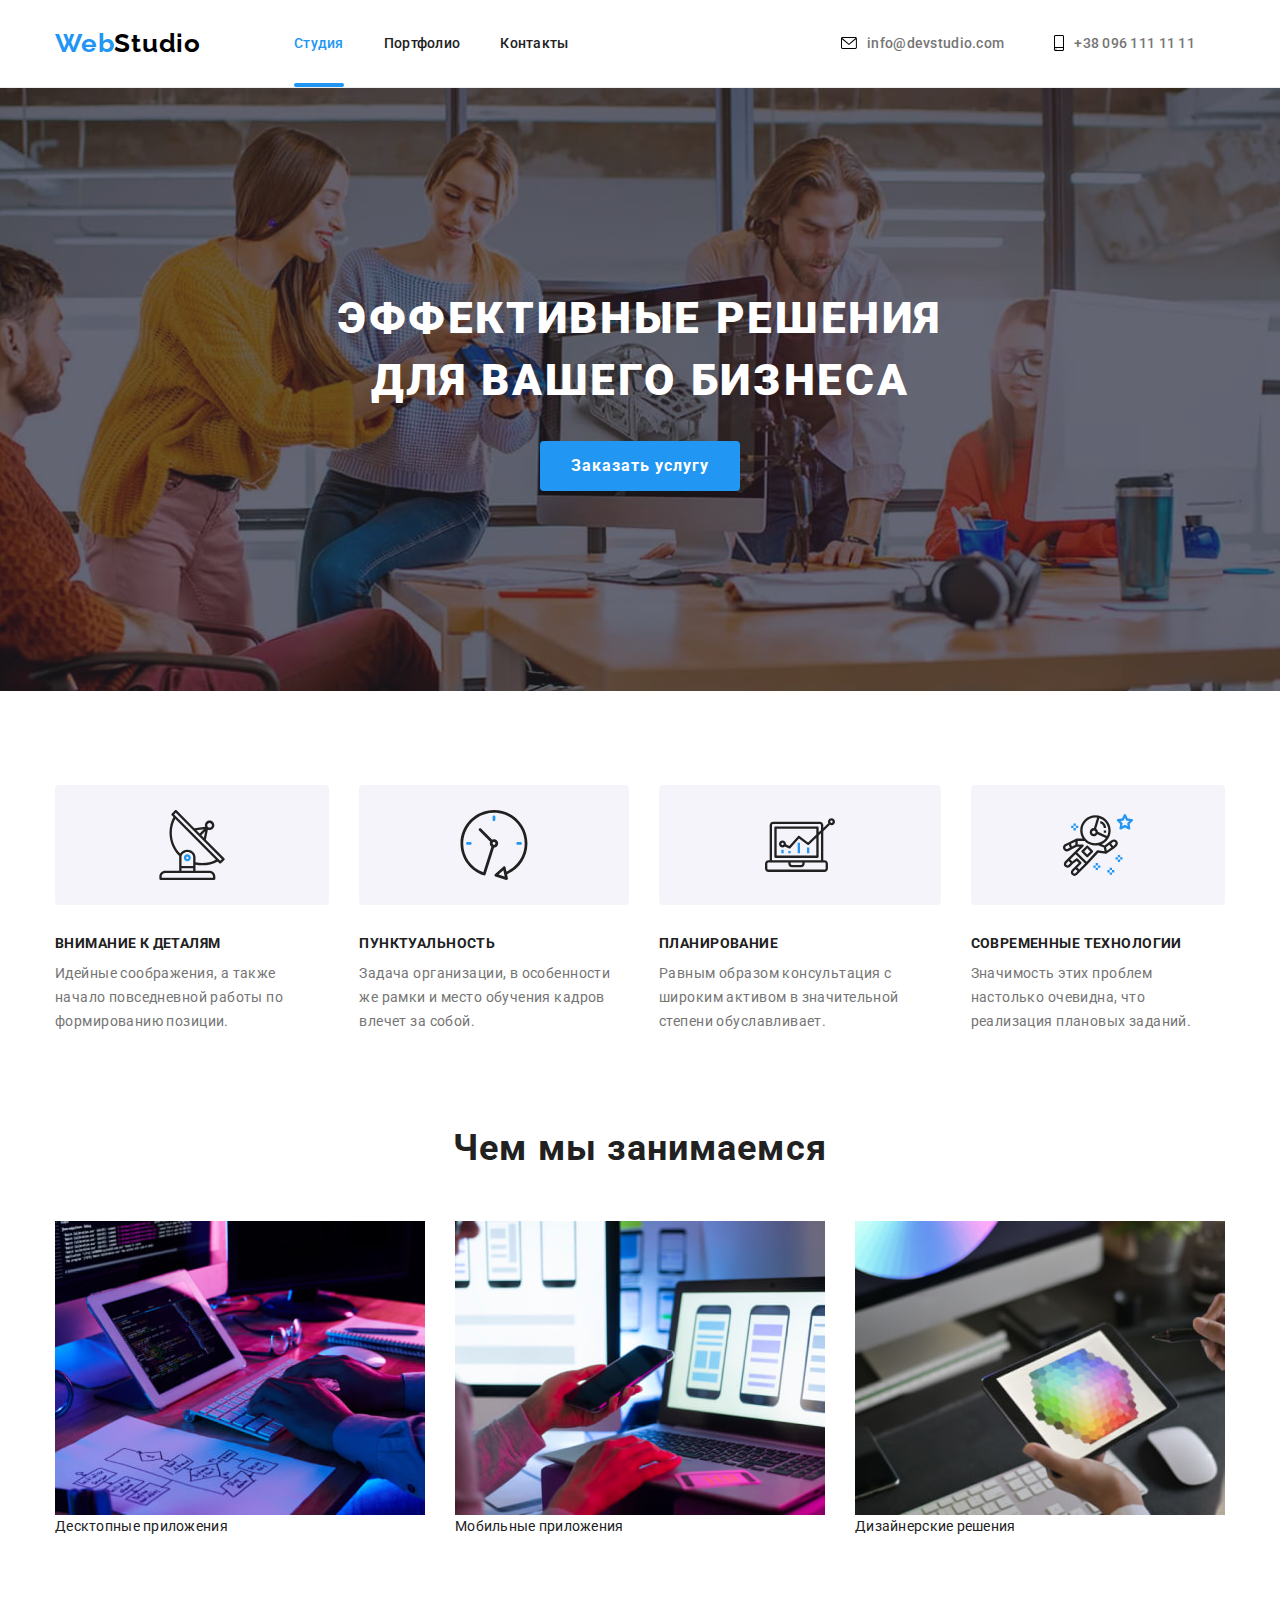
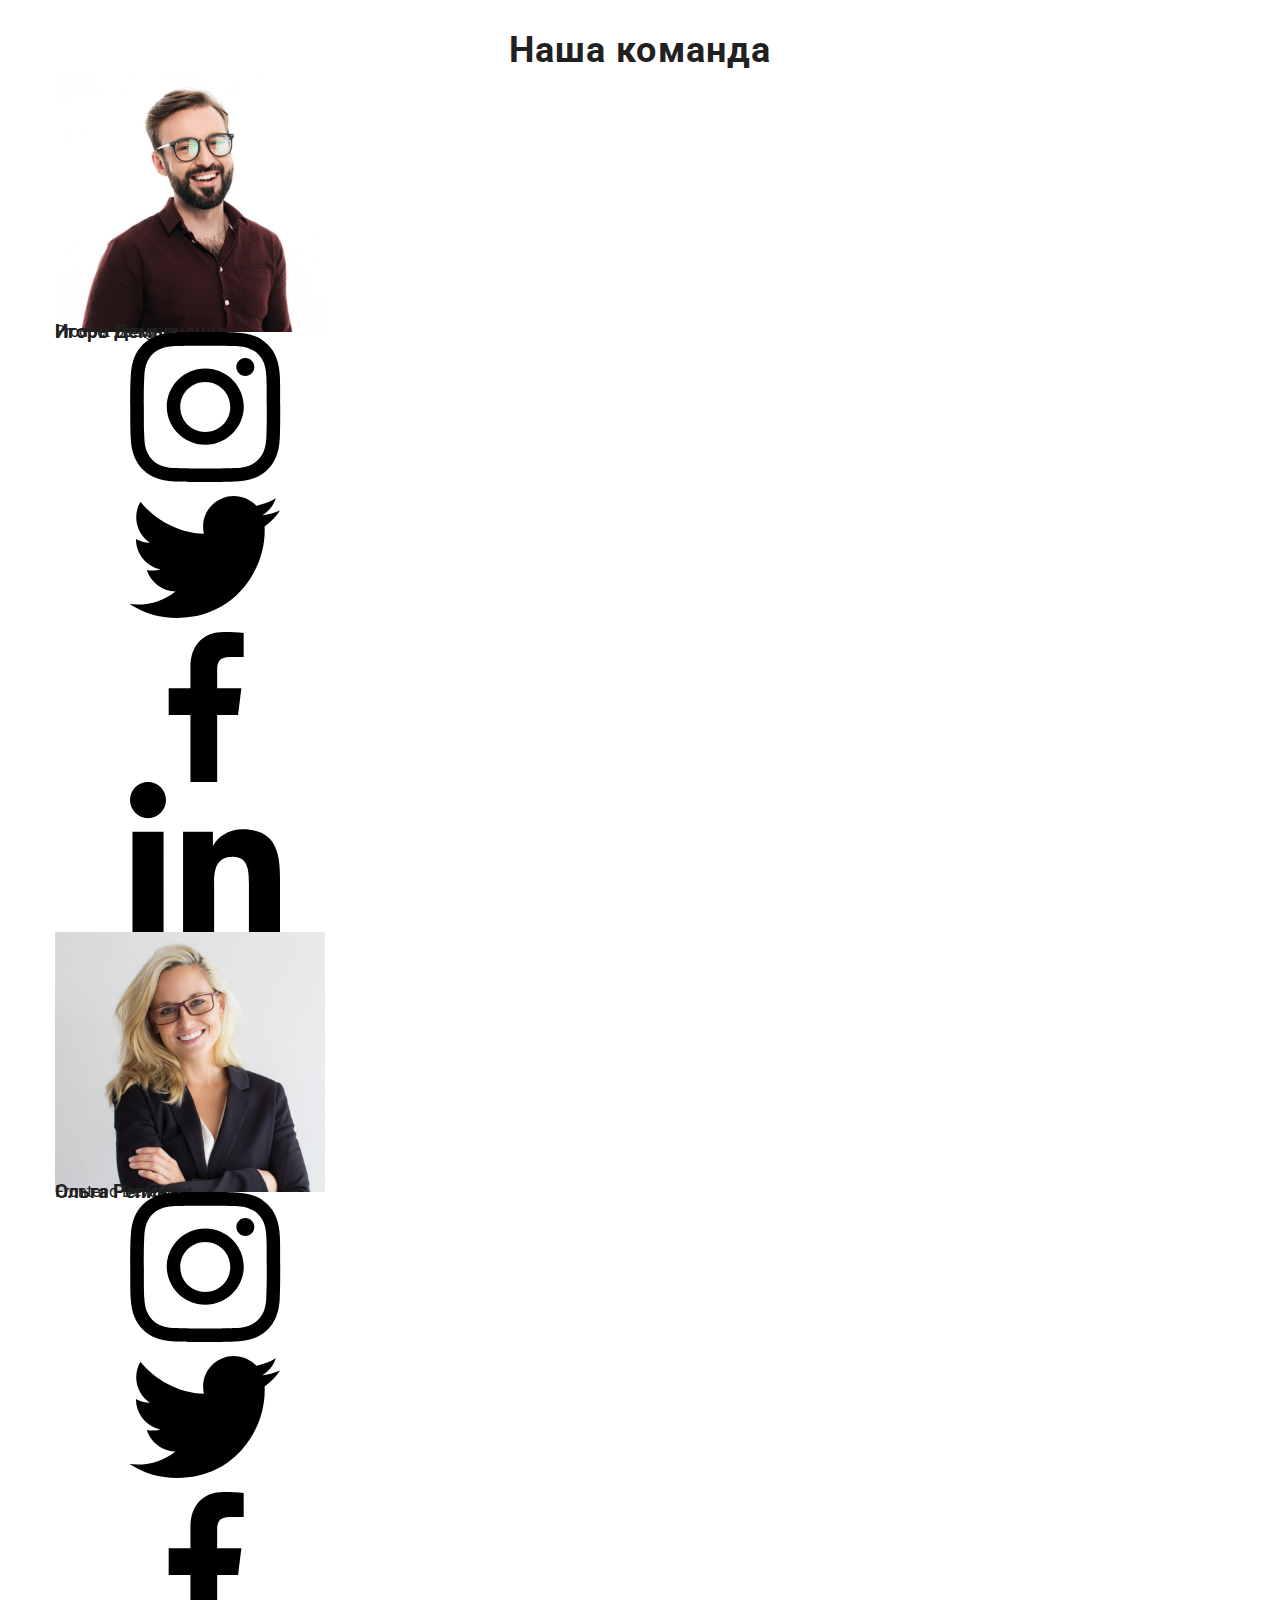
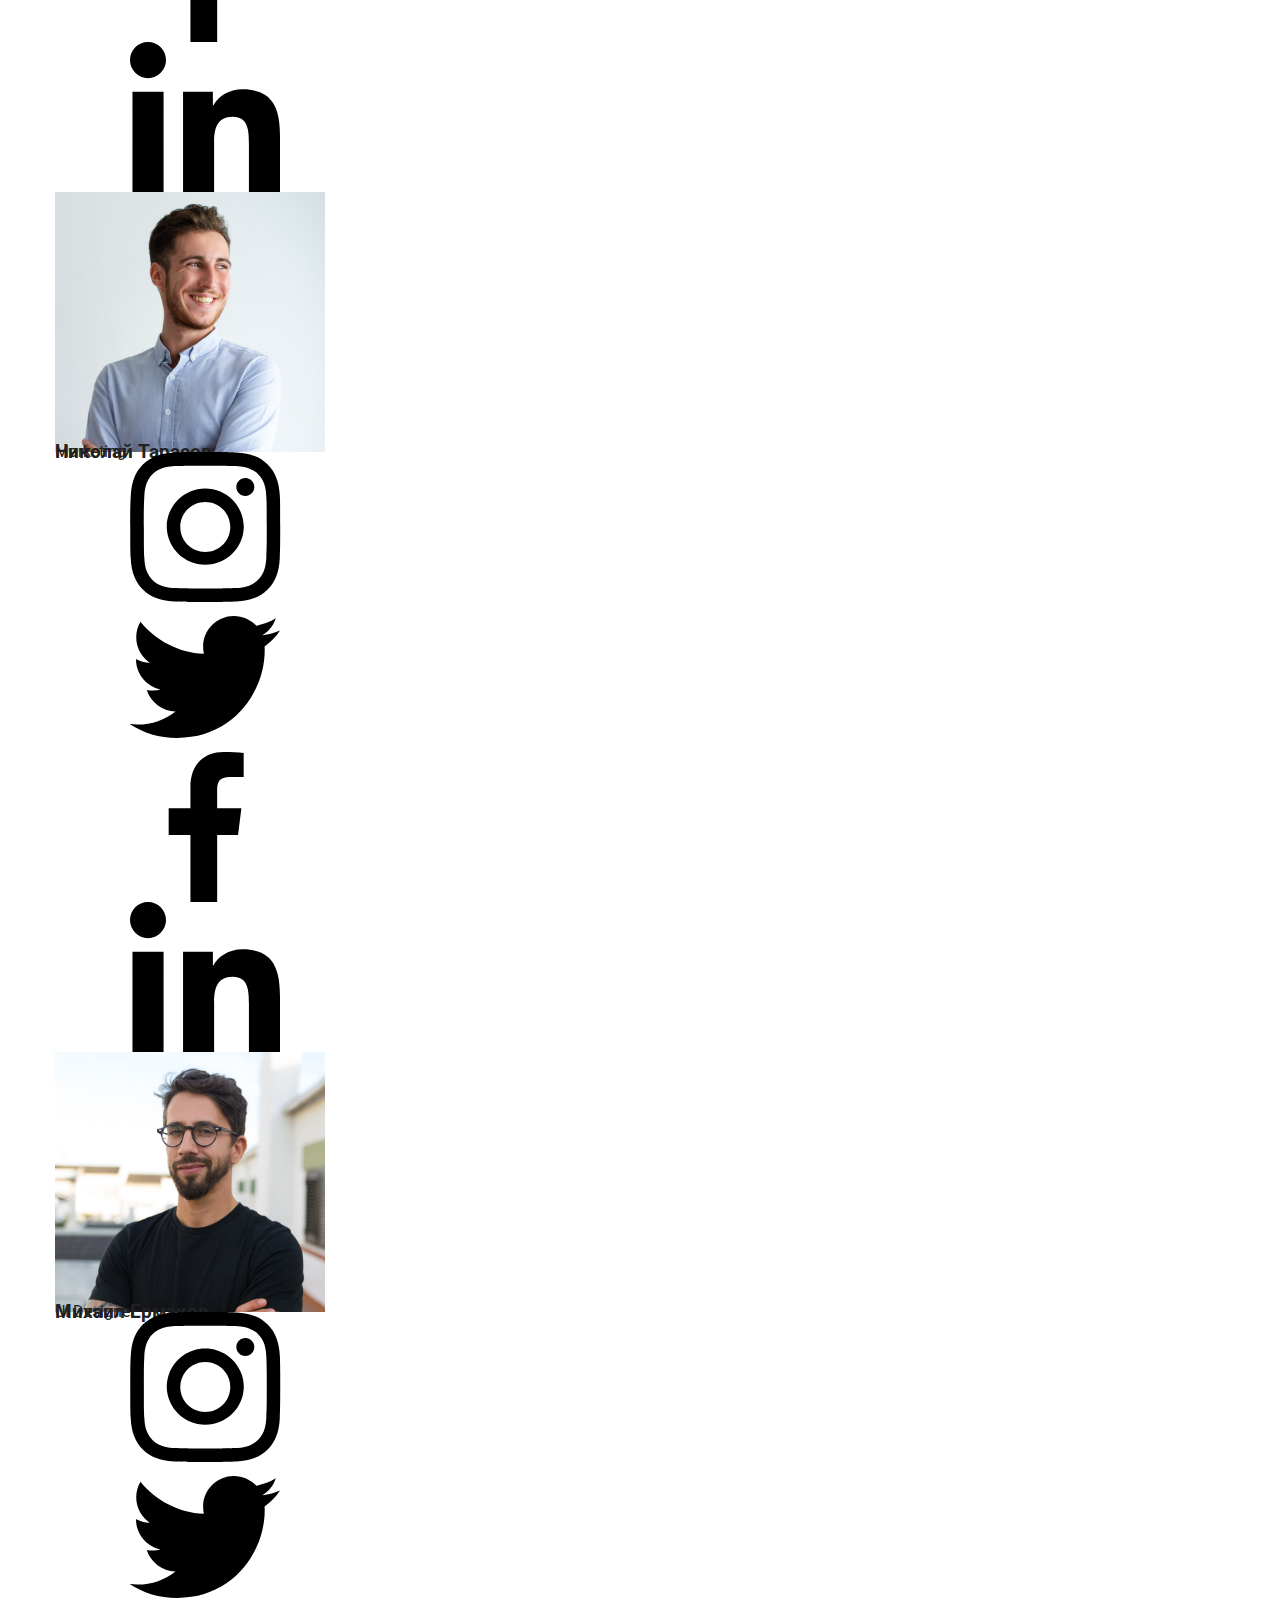
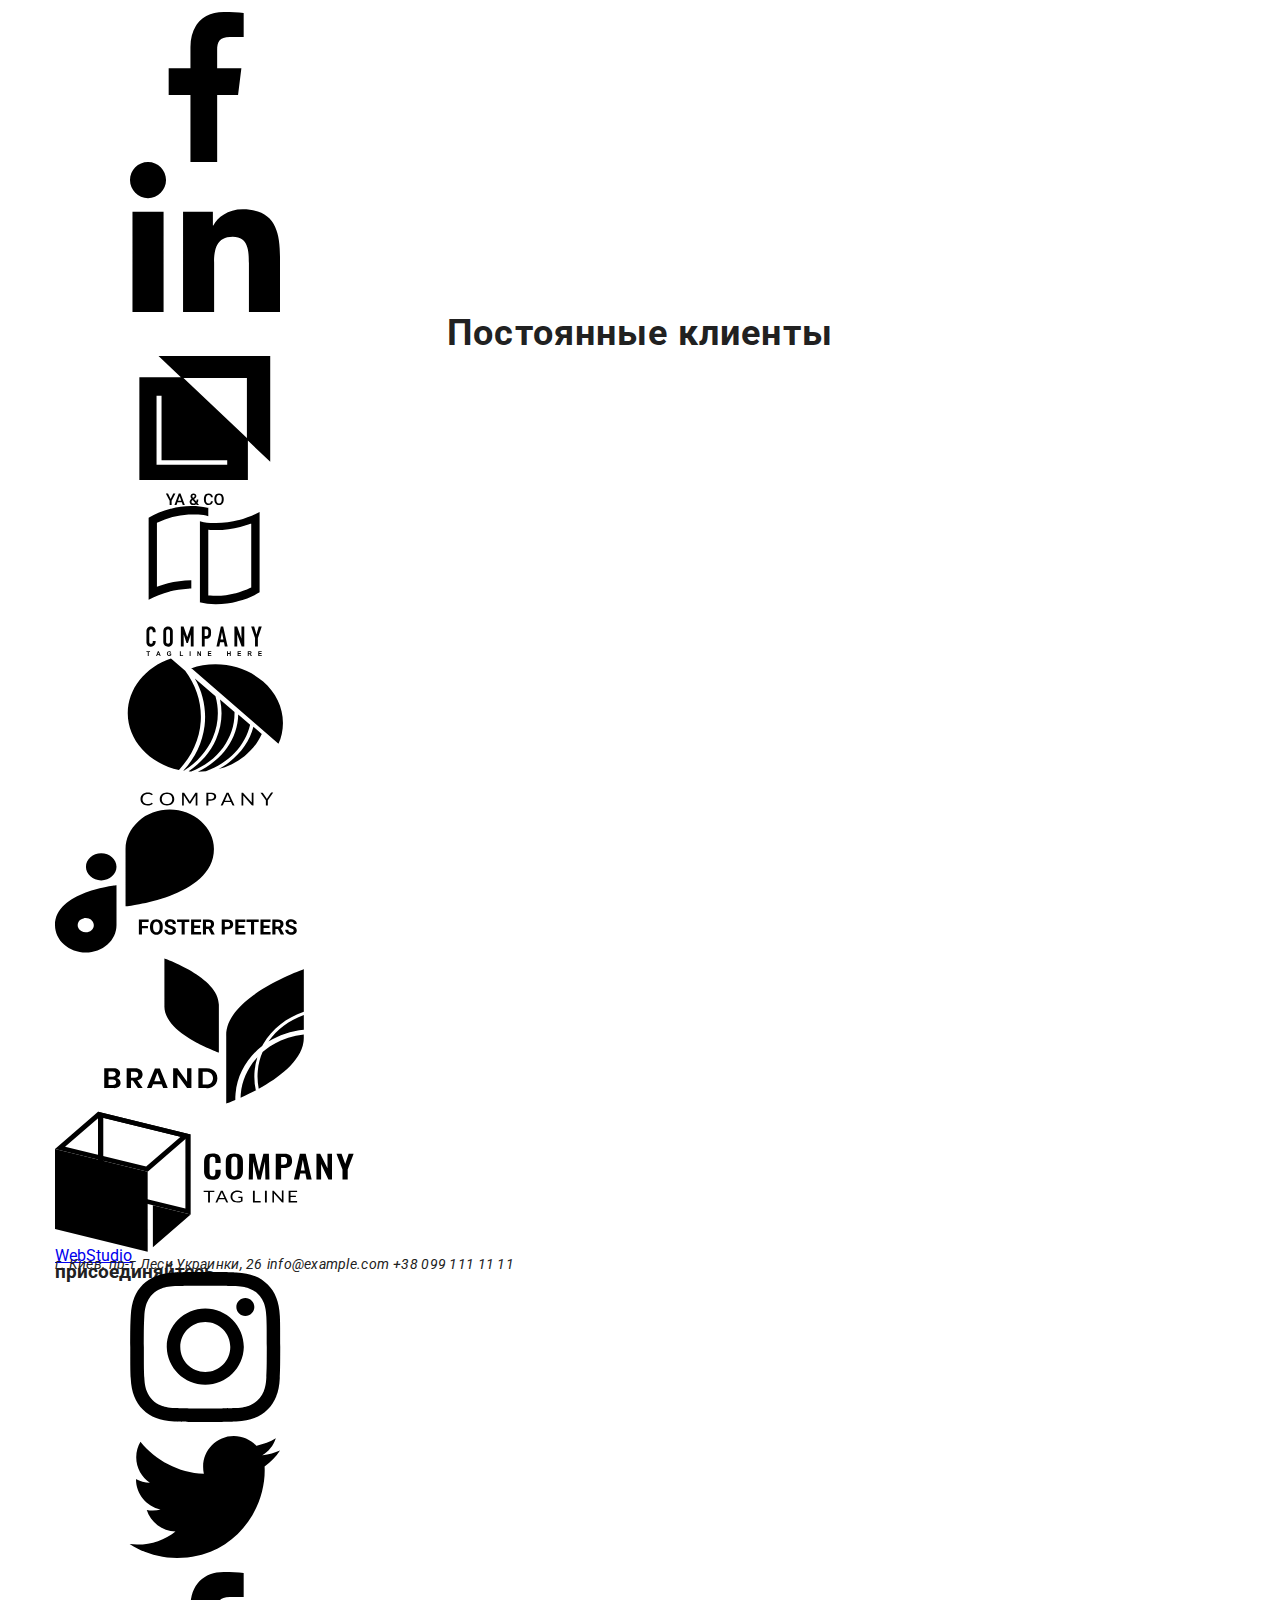
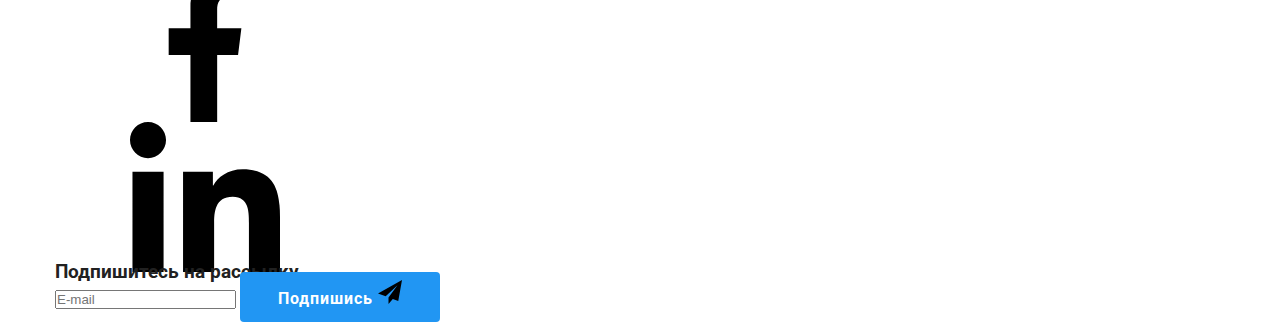
==== commit d3a02161: "рефакторинг стилей для benefits секции" ====
--- a/index.html
+++ b/index.html
@@ -135,65 +135,65 @@
         </section>
     
         <!-- benefit section -->
-        <section class="section padding-top-but">
-            <div class="container">
-                <h2 class="title hide-title">Наши преимущества</h2>
-                <ul class="benefits-list list benefit">
-                    <li class="benefit-item">
-                        <div class="icon-wrapper">
-                            <svg class="icon-anthenna">
+        <section class="section space-iside">
+            <div class="benefits container">
+                <h2 class="title hide--title">Наши преимущества</h2>
+                <ul class="benefits benefits__list list">
+                    <li class="benefits__item">
+                        <div class="benefits__icon--wrapper">
+                            <svg class="icon">
                                 <use href="./images/icons.svg#icon-antenna"></use>
                             </svg>
                         </div>
-                        <h3 class="benefit-title">Внимание к деталям</h3>
-                        <p class="benefit-descr">Идейные соображения, а также начало повседневной работы по формированию позиции.</p>
-                    </li>
-                    <li class="benefit-item icon-clock">
-                        <div class="icon-wrapper">
-                            <svg class="icon-anthenna">
+                        <h3 class="benefits__title">Внимание к деталям</h3>
+                        <p class="benefits__descr">Идейные соображения, а также начало повседневной работы по формированию позиции.</p>
+                    </li>
+                    <li class="benefits__item icon-clock">
+                        <div class="benefits__icon--wrapper">
+                            <svg class="icon">
                                 <use href="./images/icons.svg#icon-clock"></use>
                             </svg>
                         </div>
-                        <h3 class="benefit-title">Пунктуальность</h3>
-                        <p class="benefit-descr">Задача организации, в особенности же рамки и место обучения кадров влечет за собой.</p>
-                    </li>
-                    <li class="benefit-item icon-diagram">
-                        <div class="icon-wrapper">
-                            <svg class="icon-anthenna">
+                        <h3 class="benefits__title">Пунктуальность</h3>
+                        <p class="benefits__descr">Задача организации, в особенности же рамки и место обучения кадров влечет за собой.</p>
+                    </li>
+                    <li class="benefits__item icon-diagram">
+                        <div class="benefits__icon--wrapper">
+                            <svg class="icon">
                                 <use href="./images/icons.svg#icon-diagram"></use>
                             </svg>
                         </div>
-                        <h3 class="benefit-title">Планирование</h3>
-                        <p class="benefit-descr">Равным образом консультация с широким активом в значительной степени обуславливает.</p>
-                    </li>
-                    <li class="benefit-item icon-astronaut">
-                        <div class="icon-wrapper">
-                            <svg class="icon-anthenna">
+                        <h3 class="benefits__title">Планирование</h3>
+                        <p class="benefits__descr">Равным образом консультация с широким активом в значительной степени обуславливает.</p>
+                    </li>
+                    <li class="benefits__item icon-astronaut">
+                        <div class="benefits__icon--wrapper">
+                            <svg class="icon">
                                 <use href="./images/icons.svg#icon-astronaut"></use>
                             </svg>
                         </div>
-                        <h3 class="benefit-title">Современные технологии</h3>
-                        <p class="benefit-descr">Значимость этих проблем настолько очевидна, что реализация плановых заданий.</p>
+                        <h3 class="benefits__title">Современные технологии</h3>
+                        <p class="benefits__descr">Значимость этих проблем настолько очевидна, что реализация плановых заданий.</p>
                     </li>
                 </ul>
             </div>
         </section>
     
         <!-- activity section -->
-        <section class="section activity">
+        <section class="activity section">
             <div class="container">
-                <h2 class="activity-title title">Чем мы занимаемся</h2>
-                <ul class="activity-list">
-                    <li class="activity-item link">
+                <h2 class="activity__title title">Чем мы занимаемся</h2>
+                <ul class="activity__list">
+                    <li class="activity__item link">
                         <img class="activity-image" src="./images/box1.jpg" alt="качнственный процесс создания программы" width="370" height="294">
                         <p class="activity-label">Десктопные приложения</p>
                     </li>
-                    <li class="activity-item link">
+                    <li class="activity-__tem link">
                         <img class="activity-image" src="./images/box2.jpg" alt="адаптивная версия программы" width="370" height="294">
                         <p class="activity-label">Мобильные приложения</p>
 
                     </li>
-                    <li class="activity-item link">
+                    <li class="activity__item link">
                         <img class="activity-image" src="./images/box3.jpg" alt="полный, современный дизайн" width="370" height="294">
                         <p class="activity-label">Дизайнерские решения</p>
 
--- a/css/style.css
+++ b/css/style.css
@@ -1,94 +1,4 @@
-.padding-top-but {
-  padding: 94px 0;
-}
-
-/* #region Benefits */
-
-.hide-title {
-  position: absolute;
-  width: 1px;
-  height: 1px;
-  margin: -1px;
-  border: 0;
-  padding: 0;
-
-  white-space: nowrap;
-  clip-path: inset(100%);
-  clip: rect(0 0 0 0);
-  overflow: hidden;
-}
-
-.icon-anthenna {
-  width: 70px;
-  height: 70px;
-}
-
-.icon-wrapper {
-  display: flex;
-  justify-content: center;
-  align-items: center;
-  text-align: center;
-  height: 120px;
-  margin-bottom: 30px;
-  border-radius: 4px;
-
-  background-color: #f5f4fa;
-}
-
-.benefits-list {
-  display: flex;
-  justify-content: space-between;
-  padding: 0;
-  list-style: none;
-}
-
-.benefit-item:not(:last-child) {
-  margin-right: 30px;
-}
-
-.benefit-title {
-  margin: 0 0 10px 0;
-
-  font-size: 14px;
-  line-height: 1.2;
-  font-weight: 700;
-
-  letter-spacing: 0.03em;
-  text-transform: uppercase;
-
-  color: #212121;
-}
-
-/* стиль цвета для параграфов */
-.benefit-descr {
-  font-size: 14px;
-  line-height: 1.7;
-  color: #757575;
-  letter-spacing: 0.03em;
-}
-
-/* #endregion Benefits */
-
 /* #region Activity */
-.activity {
-  padding-bottom: 94px;
-}
-
-.title {
-  text-align: center;
-  font-size: 36px;
-  line-height: 1.2;
-  font-weight: 700;
-  letter-spacing: 0.03em;
-  color: var(--black);
-}
-
-.activity-list {
-  margin: 50px auto 0 auto;
-  display: flex;
-  justify-content: space-between;
-  padding: 0;
-}
 
 .activity-item {
   z-index: -1;
--- a/css/main.min.css
+++ b/css/main.min.css
@@ -1,2 +1,2 @@
-html{-webkit-box-sizing:border-box;box-sizing:border-box;line-height:0}*,*::before,*::after{-webkit-box-sizing:inherit;box-sizing:inherit;padding:0;margin:0}body{font-family:"Roboto", "sans-serif";color:#212121}ul{list-style:none;margin:0}h1,h2,h3,h4,h5,h6,p{margin:0}.link,.nav__link{text-decoration:none;list-style:none;color:#212121;font-size:14px;line-height:1.2;letter-spacing:0.02em}.active::after{content:"";display:block;position:absolute;bottom:0;left:0;width:100%;height:4px;background-color:#2196f3;border-radius:2px}.active{color:#2196f3}.container{width:1200px;margin:0 auto;padding-right:15px;padding-left:15px}.btn{padding:0 30px;width:200px;height:50px;font-weight:700;font-size:16px;line-height:1.9;border-radius:4px;border:none;font-family:inherit;letter-spacing:0.06em;background-color:#2196f3;color:#fff}.btn:hover,.btn:focus{cursor:pointer}.header{border-bottom:1px solid #ececec;padding:24px 0}.header__nav{-webkit-box-align:center;-ms-flex-align:center;align-items:center;display:-webkit-box;display:-ms-flexbox;display:flex}.header__logo{margin-right:93px;text-decoration:none;font-size:26px;font-weight:700;font-family:"Raleway", sans-serif;color:#2196f3;line-height:1.5;letter-spacing:0.03em}.header__logo--span{color:#000}.nav{-webkit-box-align:center;-ms-flex-align:center;align-items:center;display:-webkit-box;display:-ms-flexbox;display:flex;margin:0;padding:0}.nav__item:not(:last-child){margin-right:40px}.nav__link{position:relative;padding-top:36px;padding-bottom:36px;font-weight:500;-webkit-transition:color 250ms cubic-bezier(0.4, 0, 0.2, 1);transition:color 250ms cubic-bezier(0.4, 0, 0.2, 1)}.nav__icon:hover,.nav__icon:focus,.nav__link:hover,.nav__link:focus{cursor:pointer;color:#2196f3;fill:#2196f3}.auth{display:-webkit-box;display:-ms-flexbox;display:flex;margin:0 0 0 auto;list-style:none;-webkit-box-align:center;-ms-flex-align:center;align-items:center}.auth__link+.link{margin-right:30px;padding-left:50px}.auth__icon{display:-webkit-box;display:-ms-flexbox;display:flex;-webkit-box-align:center;-ms-flex-align:center;align-items:center;letter-spacing:0.02em;font-weight:500;color:#757575;text-decoration:none;-webkit-transition:color 250ms cubic-bezier(0.4, 0, 0.2, 1),fill 250ms cubic-bezier(0.4, 0, 0.2, 1);transition:color 250ms cubic-bezier(0.4, 0, 0.2, 1),fill 250ms cubic-bezier(0.4, 0, 0.2, 1)}.auth__icon:hover,.auth__icon:focus,.auth__link:hover,.auth__link:focus{cursor:pointer;color:#2196f3;fill:#2196f3}.auth__mail--icon,.auth__phone--icon{margin:0 10px 0 0}.hero{padding:200px 0 200px 0;text-align:center;color:#fff}.hero__title{text-transform:uppercase;letter-spacing:0.06em;font-weight:900;font-size:44px;line-height:1.4;width:696px;margin:0 auto 30px auto}.overlay{background-image:-webkit-gradient(linear, left top, right top, from(rgba(47,48,58,0.4)), to(rgba(47,48,58,0.4))),url("../images/header/headerBG.jpg");background-image:linear-gradient(to right, rgba(47,48,58,0.4), rgba(47,48,58,0.4)),url("../images/header/headerBG.jpg");background-repeat:no-repeat;min-height:600px;max-width:1600px;margin-left:auto;margin-right:auto;background-size:cover;background-position:center;background-repeat:no-repeat}.backdrop{position:fixed;display:-webkit-box;display:-ms-flexbox;display:flex;-webkit-box-pack:center;-ms-flex-pack:center;justify-content:center;top:0;left:0;width:100%;height:100%;background-color:rgba(39,39,39,0.5);-webkit-transition:opacity 250ms cubic-bezier(0.4, 0, 0.2, 1);transition:opacity 250ms cubic-bezier(0.4, 0, 0.2, 1)}.backdrop.is-hidden{visibility:hidden;opacity:0;pointer-events:none}.form{display:-webkit-box;display:-ms-flexbox;display:flex;-webkit-box-orient:vertical;-webkit-box-direction:normal;-ms-flex-direction:column;flex-direction:column;margin:0 auto;width:528px;padding:40px;position:absolute;top:50%;left:50%;-webkit-transform:translate(-50%, -50%);transform:translate(-50%, -50%);text-align:left;background-color:#fff;-webkit-box-shadow:0px 1px 3px rgba(0,0,0,0.12),0px 1px 1px rgba(0,0,0,0.14),0px 2px 1px rgba(0,0,0,0.2);box-shadow:0px 1px 3px rgba(0,0,0,0.12),0px 1px 1px rgba(0,0,0,0.14),0px 2px 1px rgba(0,0,0,0.2);border-radius:4px;color:#000}.form__descr{margin:0 0 12px 0;font-weight:700;font-size:20px;line-height:1.2;letter-spacing:0.03em;color:#212121}.form__field{position:relative;display:-webkit-box;display:-ms-flexbox;display:flex;-webkit-box-orient:vertical;-webkit-box-direction:normal;-ms-flex-direction:column;flex-direction:column;margin:0 0 10px 0}.form .icon__form{position:absolute;left:15px;bottom:15px;-webkit-transition:fill 250ms cubic-bezier(0.4, 0, 0.2, 1);transition:fill 250ms cubic-bezier(0.4, 0, 0.2, 1)}.form__label{line-height:1.2;font-size:12px;letter-spacing:0.01em;color:#757575}.form__label:not(:last-child){margin:0 0 4px 0}.form__input{margin:0;padding:11px 12px 11px 42px;outline:1px solid rgba(33,33,33,0.2);border-radius:4px;border:none;-webkit-transition:outline 250ms cubic-bezier(0.4, 0, 0.2, 1);transition:outline 250ms cubic-bezier(0.4, 0, 0.2, 1)}.form__input:hover,.form__input:focus{cursor:pointer;outline:1px solid #2196f3}.form__input:focus ~ .icon__form,.form__input:hover ~ .icon__form{fill:#2196f3}.form .comment{margin:0 0 20px 0}.form__textarea{padding:12px 16px;height:120px;line-height:1.2;letter-spacing:0.01em;resize:none;outline:1px solid rgba(33,33,33,0.2);border-radius:4px;border:none;-webkit-transition:outline 250ms cubic-bezier(0.4, 0, 0.2, 1);transition:outline 250ms cubic-bezier(0.4, 0, 0.2, 1)}.form__textarea:hover,.form__form-textarea:focus{outline:1px solid #2196f3}.form__textarea::-webkit-input-placeholder{font-size:12px;line-height:1.2;letter-spacing:0.01em;color:rgba(117,117,117,0.5)}.form__textarea:-ms-input-placeholder{font-size:12px;line-height:1.2;letter-spacing:0.01em;color:rgba(117,117,117,0.5)}.form__textarea::-ms-input-placeholder{font-size:12px;line-height:1.2;letter-spacing:0.01em;color:rgba(117,117,117,0.5)}.form__textarea::placeholder{font-size:12px;line-height:1.2;letter-spacing:0.01em;color:rgba(117,117,117,0.5)}.form__submit{margin:0 auto;-webkit-box-shadow:0px 1px 3px rgba(0,0,0,0.12),0px 1px 1px rgba(0,0,0,0.14),0px 2px 1px rgba(0,0,0,0.2);box-shadow:0px 1px 3px rgba(0,0,0,0.12),0px 1px 1px rgba(0,0,0,0.14),0px 2px 1px rgba(0,0,0,0.2)}.form__btn--close{position:absolute;width:30px;height:30px;font-size:18px;top:8px;right:8px;border:1px solid rgba(0,0,0,0.1);border-radius:50%;background-color:transparent;-webkit-transition:fill 250ms cubic-bezier(0.4, 0, 0.2, 1);transition:fill 250ms cubic-bezier(0.4, 0, 0.2, 1)}.form__btn--close:hover,.form__btn--close:focus{cursor:pointer;fill:#2196f3}.checkbox{padding:0 0 0 1.2em;display:-webkit-box;display:-ms-flexbox;display:flex;text-align:center;-webkit-box-orient:horizontal;-webkit-box-direction:normal;-ms-flex-direction:row;flex-direction:row;margin:0 auto 30px auto}.checkbox__check{-webkit-appearance:none;-moz-appearance:none;appearance:none}.checkbox__check:hover+.checkbox__span,.checkbox__check:focus+.checkbox__span,.checkbox__span:hover,.checkbox__span:focus{background-image:url(../images/check/checkHover.svg)}.checkbox__span{position:absolute;top:50%;-webkit-transform:translateY(-50%);transform:translateY(-50%);margin:0 8px 0 0;margin:0 0 0 -1.2em;width:1em;height:1em;background-image:url(../images/check/check.svg);background-color:#fff}.checkbox__check:checked+.checkbox__span{background-image:url(../images/check/checked.svg)}.checkbox .agreement{margin:0 0 0 8px;font-size:14px;line-height:1.71;letter-spacing:0.03em}.checkbox .agreement:hover{cursor:pointer}.checkbox .agreement-terms{color:#2196f3}
+html{-webkit-box-sizing:border-box;box-sizing:border-box;line-height:0}*,*::before,*::after{-webkit-box-sizing:inherit;box-sizing:inherit;padding:0;margin:0}body{font-family:"Roboto", "sans-serif";color:#212121}ul{list-style:none;margin:0}h1,h2,h3,h4,h5,h6,p{margin:0}.link,.nav__link{text-decoration:none;list-style:none;color:#212121;font-size:14px;line-height:1.2;letter-spacing:0.02em}.active::after{content:"";display:block;position:absolute;bottom:0;left:0;width:100%;height:4px;background-color:#2196f3;border-radius:2px}.active{color:#2196f3}.container{width:1200px;margin:0 auto;padding-right:15px;padding-left:15px}.btn{padding:0 30px;width:200px;height:50px;font-weight:700;font-size:16px;line-height:1.9;border-radius:4px;border:none;font-family:inherit;letter-spacing:0.06em;background-color:#2196f3;color:#fff}.btn:hover,.btn:focus{cursor:pointer}.hide--title{position:absolute;width:1px;height:1px;margin:-1px;border:0;padding:0;white-space:nowrap;-webkit-clip-path:inset(100%);clip-path:inset(100%);clip:rect(0 0 0 0);overflow:hidden}.space-iside{padding:94px 0}.title{text-align:center;font-size:36px;line-height:1.2;font-weight:700;letter-spacing:0.03em;color:var(--black)}.header{border-bottom:1px solid #ececec;padding:24px 0}.header__nav{-webkit-box-align:center;-ms-flex-align:center;align-items:center;display:-webkit-box;display:-ms-flexbox;display:flex}.header__logo{margin-right:93px;text-decoration:none;font-size:26px;font-weight:700;font-family:"Raleway", sans-serif;color:#2196f3;line-height:1.5;letter-spacing:0.03em}.header__logo--span{color:#000}.nav{-webkit-box-align:center;-ms-flex-align:center;align-items:center;display:-webkit-box;display:-ms-flexbox;display:flex;margin:0;padding:0}.nav__item:not(:last-child){margin-right:40px}.nav__link{position:relative;padding-top:36px;padding-bottom:36px;font-weight:500;-webkit-transition:color 250ms cubic-bezier(0.4, 0, 0.2, 1);transition:color 250ms cubic-bezier(0.4, 0, 0.2, 1)}.nav__icon:hover,.nav__icon:focus,.nav__link:hover,.nav__link:focus{cursor:pointer;color:#2196f3;fill:#2196f3}.auth{display:-webkit-box;display:-ms-flexbox;display:flex;margin:0 0 0 auto;list-style:none;-webkit-box-align:center;-ms-flex-align:center;align-items:center}.auth__link+.link{margin-right:30px;padding-left:50px}.auth__icon{display:-webkit-box;display:-ms-flexbox;display:flex;-webkit-box-align:center;-ms-flex-align:center;align-items:center;letter-spacing:0.02em;font-weight:500;color:#757575;text-decoration:none;-webkit-transition:color 250ms cubic-bezier(0.4, 0, 0.2, 1),fill 250ms cubic-bezier(0.4, 0, 0.2, 1);transition:color 250ms cubic-bezier(0.4, 0, 0.2, 1),fill 250ms cubic-bezier(0.4, 0, 0.2, 1)}.auth__icon:hover,.auth__icon:focus,.auth__link:hover,.auth__link:focus{cursor:pointer;color:#2196f3;fill:#2196f3}.auth__mail--icon,.auth__phone--icon{margin:0 10px 0 0}.hero{padding:200px 0 200px 0;text-align:center;color:#fff}.hero__title{text-transform:uppercase;letter-spacing:0.06em;font-weight:900;font-size:44px;line-height:1.4;width:696px;margin:0 auto 30px auto}.overlay{background-image:-webkit-gradient(linear, left top, right top, from(rgba(47,48,58,0.4)), to(rgba(47,48,58,0.4))),url("../images/header/headerBG.jpg");background-image:linear-gradient(to right, rgba(47,48,58,0.4), rgba(47,48,58,0.4)),url("../images/header/headerBG.jpg");background-repeat:no-repeat;min-height:600px;max-width:1600px;margin-left:auto;margin-right:auto;background-size:cover;background-position:center;background-repeat:no-repeat}.backdrop{position:fixed;display:-webkit-box;display:-ms-flexbox;display:flex;-webkit-box-pack:center;-ms-flex-pack:center;justify-content:center;top:0;left:0;width:100%;height:100%;background-color:rgba(39,39,39,0.5);-webkit-transition:opacity 250ms cubic-bezier(0.4, 0, 0.2, 1);transition:opacity 250ms cubic-bezier(0.4, 0, 0.2, 1)}.backdrop.is-hidden{visibility:hidden;opacity:0;pointer-events:none}.form{display:-webkit-box;display:-ms-flexbox;display:flex;-webkit-box-orient:vertical;-webkit-box-direction:normal;-ms-flex-direction:column;flex-direction:column;margin:0 auto;width:528px;padding:40px;position:absolute;top:50%;left:50%;-webkit-transform:translate(-50%, -50%);transform:translate(-50%, -50%);text-align:left;background-color:#fff;-webkit-box-shadow:0px 1px 3px rgba(0,0,0,0.12),0px 1px 1px rgba(0,0,0,0.14),0px 2px 1px rgba(0,0,0,0.2);box-shadow:0px 1px 3px rgba(0,0,0,0.12),0px 1px 1px rgba(0,0,0,0.14),0px 2px 1px rgba(0,0,0,0.2);border-radius:4px;color:#000}.form__descr{margin:0 0 12px 0;font-weight:700;font-size:20px;line-height:1.2;letter-spacing:0.03em;color:#212121}.form__field{position:relative;display:-webkit-box;display:-ms-flexbox;display:flex;-webkit-box-orient:vertical;-webkit-box-direction:normal;-ms-flex-direction:column;flex-direction:column;margin:0 0 10px 0}.form .icon__form{position:absolute;left:15px;bottom:15px;-webkit-transition:fill 250ms cubic-bezier(0.4, 0, 0.2, 1);transition:fill 250ms cubic-bezier(0.4, 0, 0.2, 1)}.form__label{line-height:1.2;font-size:12px;letter-spacing:0.01em;color:#757575}.form__label:not(:last-child){margin:0 0 4px 0}.form__input{margin:0;padding:11px 12px 11px 42px;outline:1px solid rgba(33,33,33,0.2);border-radius:4px;border:none;-webkit-transition:outline 250ms cubic-bezier(0.4, 0, 0.2, 1);transition:outline 250ms cubic-bezier(0.4, 0, 0.2, 1)}.form__input:hover,.form__input:focus{cursor:pointer;outline:1px solid #2196f3}.form__input:focus ~ .icon__form,.form__input:hover ~ .icon__form{fill:#2196f3}.form .comment{margin:0 0 20px 0}.form__textarea{padding:12px 16px;height:120px;line-height:1.2;letter-spacing:0.01em;resize:none;outline:1px solid rgba(33,33,33,0.2);border-radius:4px;border:none;-webkit-transition:outline 250ms cubic-bezier(0.4, 0, 0.2, 1);transition:outline 250ms cubic-bezier(0.4, 0, 0.2, 1)}.form__textarea:hover,.form__form-textarea:focus{outline:1px solid #2196f3}.form__textarea::-webkit-input-placeholder{font-size:12px;line-height:1.2;letter-spacing:0.01em;color:rgba(117,117,117,0.5)}.form__textarea:-ms-input-placeholder{font-size:12px;line-height:1.2;letter-spacing:0.01em;color:rgba(117,117,117,0.5)}.form__textarea::-ms-input-placeholder{font-size:12px;line-height:1.2;letter-spacing:0.01em;color:rgba(117,117,117,0.5)}.form__textarea::placeholder{font-size:12px;line-height:1.2;letter-spacing:0.01em;color:rgba(117,117,117,0.5)}.form__submit{margin:0 auto;-webkit-box-shadow:0px 1px 3px rgba(0,0,0,0.12),0px 1px 1px rgba(0,0,0,0.14),0px 2px 1px rgba(0,0,0,0.2);box-shadow:0px 1px 3px rgba(0,0,0,0.12),0px 1px 1px rgba(0,0,0,0.14),0px 2px 1px rgba(0,0,0,0.2)}.form__btn--close{position:absolute;width:30px;height:30px;font-size:18px;top:8px;right:8px;border:1px solid rgba(0,0,0,0.1);border-radius:50%;background-color:transparent;-webkit-transition:fill 250ms cubic-bezier(0.4, 0, 0.2, 1);transition:fill 250ms cubic-bezier(0.4, 0, 0.2, 1)}.form__btn--close:hover,.form__btn--close:focus{cursor:pointer;fill:#2196f3}.checkbox{padding:0 0 0 1.2em;display:-webkit-box;display:-ms-flexbox;display:flex;text-align:center;-webkit-box-orient:horizontal;-webkit-box-direction:normal;-ms-flex-direction:row;flex-direction:row;margin:0 auto 30px auto}.checkbox__check{-webkit-appearance:none;-moz-appearance:none;appearance:none}.checkbox__check:hover+.checkbox__span,.checkbox__check:focus+.checkbox__span,.checkbox__span:hover,.checkbox__span:focus{background-image:url(../images/check/checkHover.svg)}.checkbox__span{position:absolute;top:50%;-webkit-transform:translateY(-50%);transform:translateY(-50%);margin:0 8px 0 0;margin:0 0 0 -1.2em;width:1em;height:1em;background-image:url(../images/check/check.svg);background-color:#fff}.checkbox__check:checked+.checkbox__span{background-image:url(../images/check/checked.svg)}.checkbox .agreement{margin:0 0 0 8px;font-size:14px;line-height:1.71;letter-spacing:0.03em}.checkbox .agreement:hover{cursor:pointer}.checkbox .agreement-terms{color:#2196f3}.benefits__list{display:-webkit-box;display:-ms-flexbox;display:flex;-webkit-box-pack:justify;-ms-flex-pack:justify;justify-content:space-between;padding:0}.benefits__item:not(:last-child){margin-right:30px}.benefits__icon--wrapper{display:-webkit-box;display:-ms-flexbox;display:flex;-webkit-box-pack:center;-ms-flex-pack:center;justify-content:center;-webkit-box-align:center;-ms-flex-align:center;align-items:center;text-align:center;height:120px;margin-bottom:30px;border-radius:4px;background-color:#f5f4fa}.benefits .icon{width:70px;height:70px}.benefits__title{margin:0 0 10px 0;font-size:14px;line-height:1.2;font-weight:700;letter-spacing:0.03em;text-transform:uppercase;color:#212121}.benefits__descr{font-size:14px;line-height:1.7;color:#757575;letter-spacing:0.03em}.activity{padding-bottom:94px}.activity__list{margin:50px auto 0 auto;display:-webkit-box;display:-ms-flexbox;display:flex;-webkit-box-pack:justify;-ms-flex-pack:justify;justify-content:space-between;padding:0}.activity__item{z-index:-1;width:370px}
 /*# sourceMappingURL=main.min.css.map */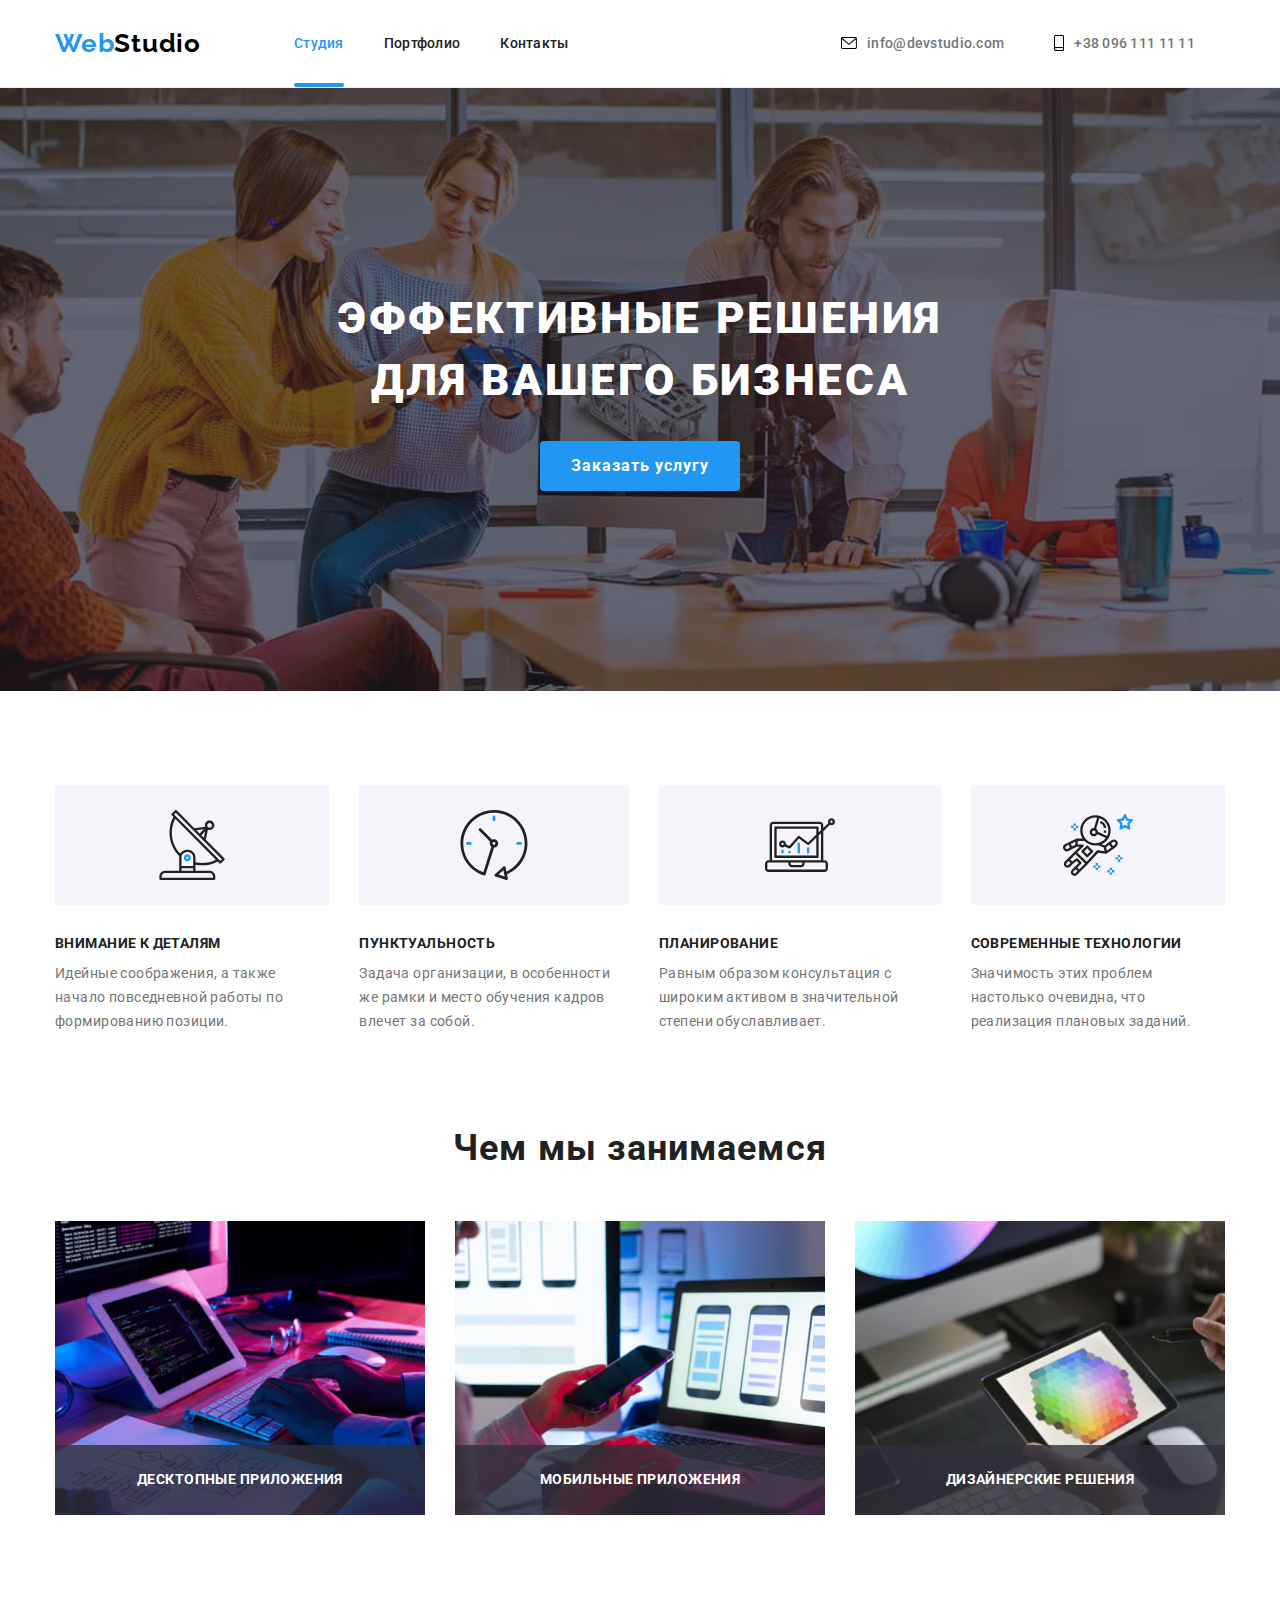
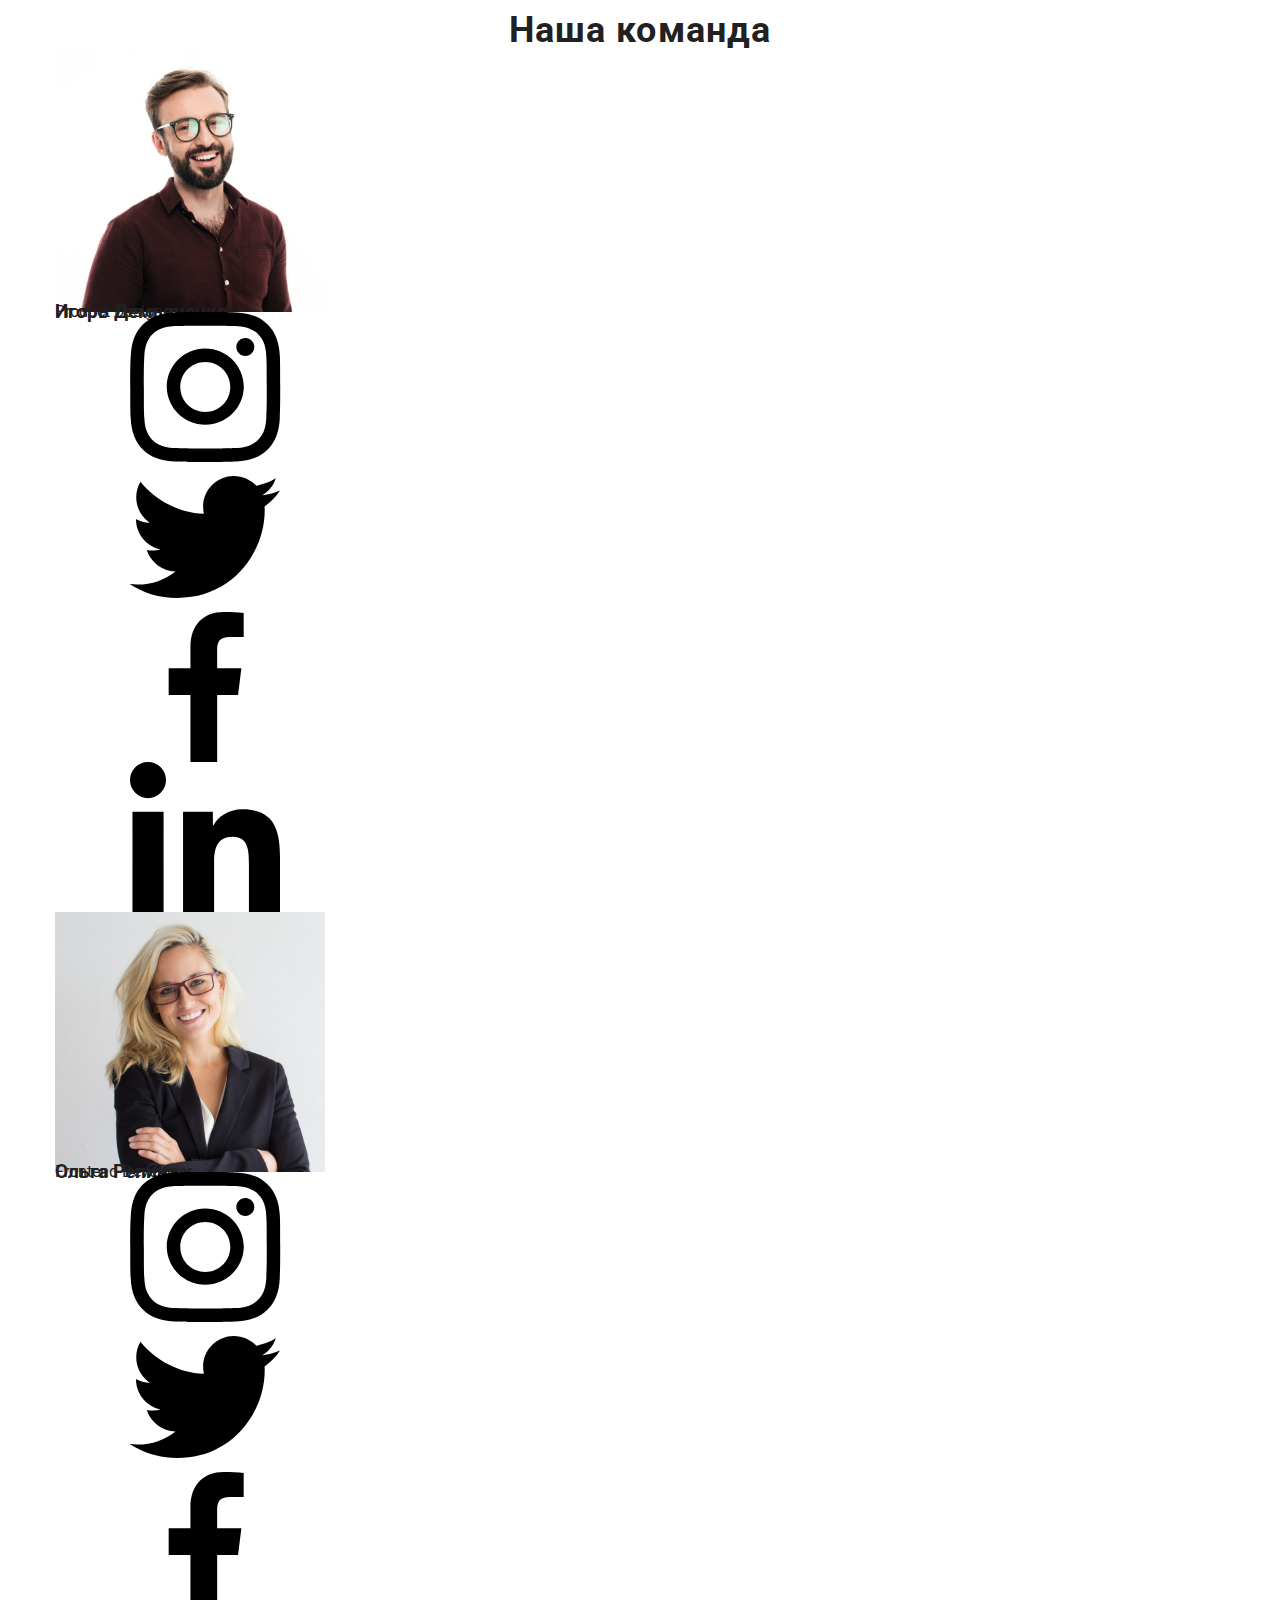
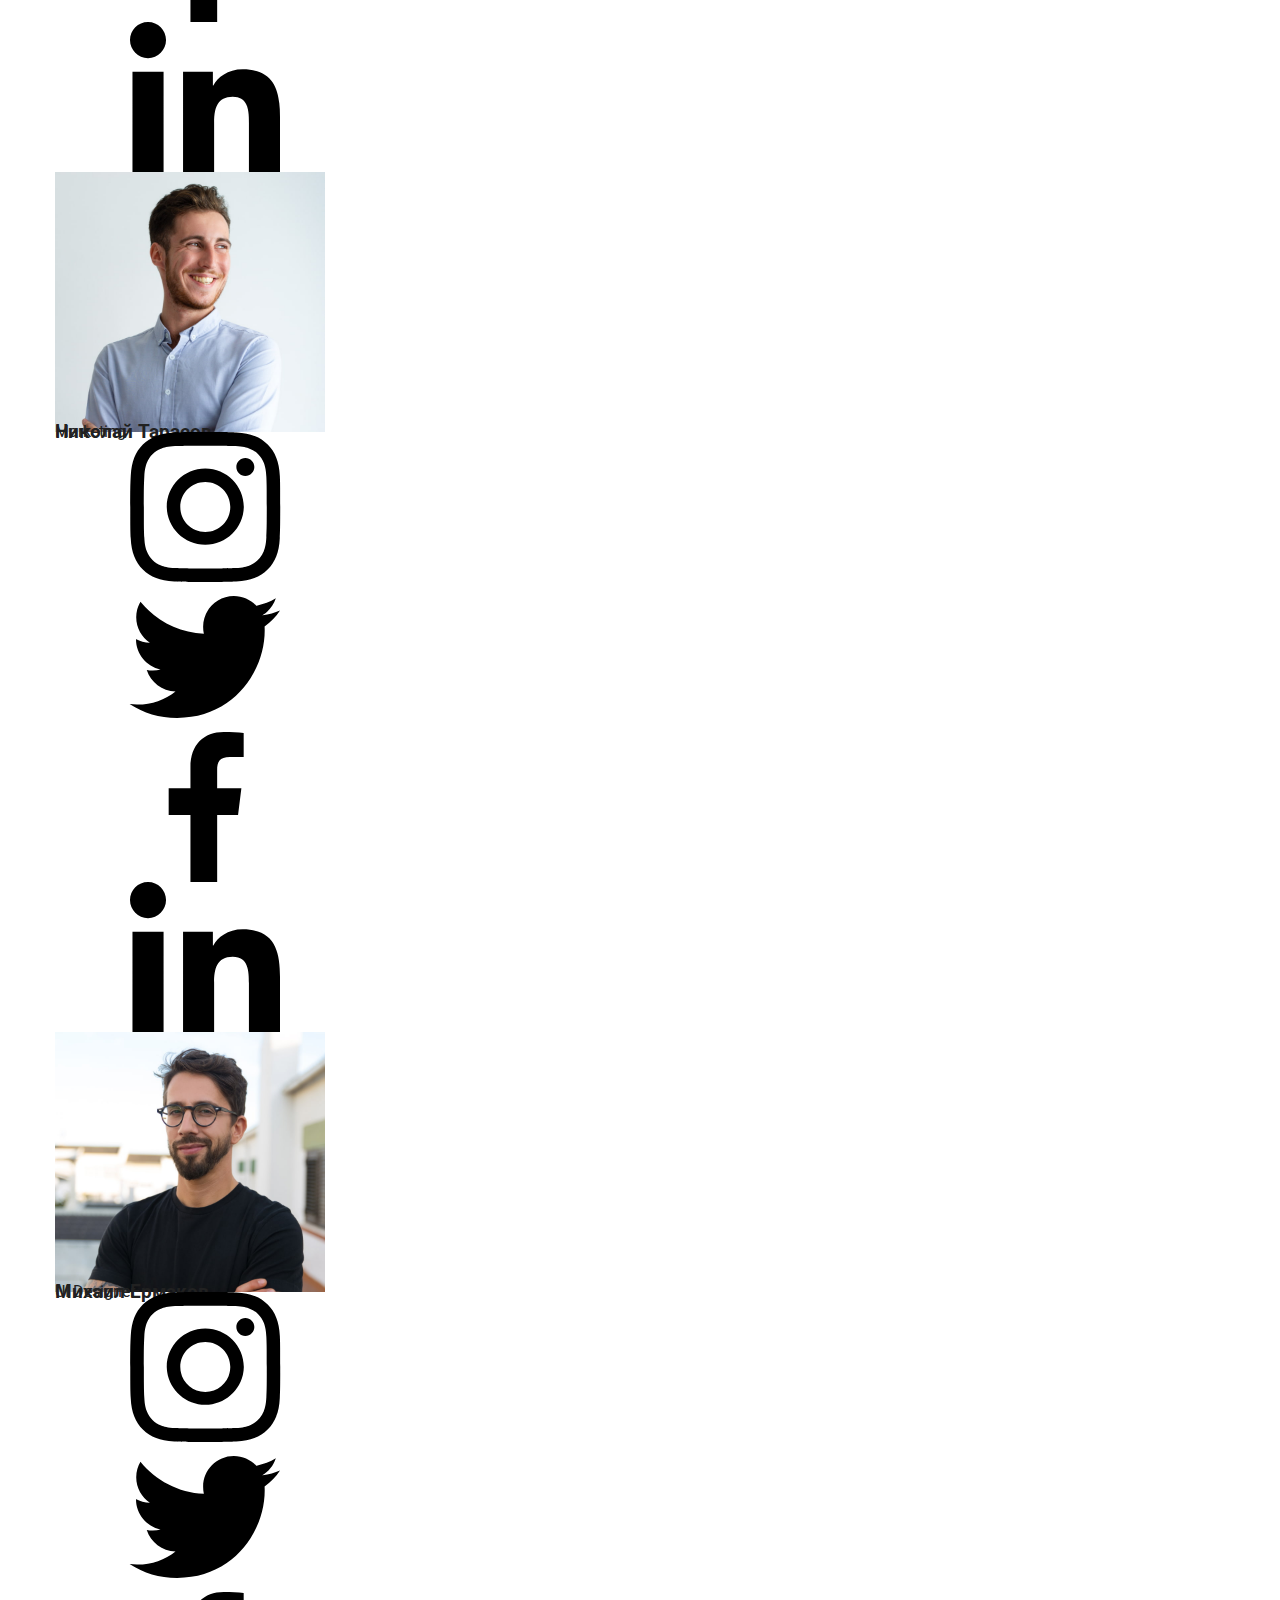
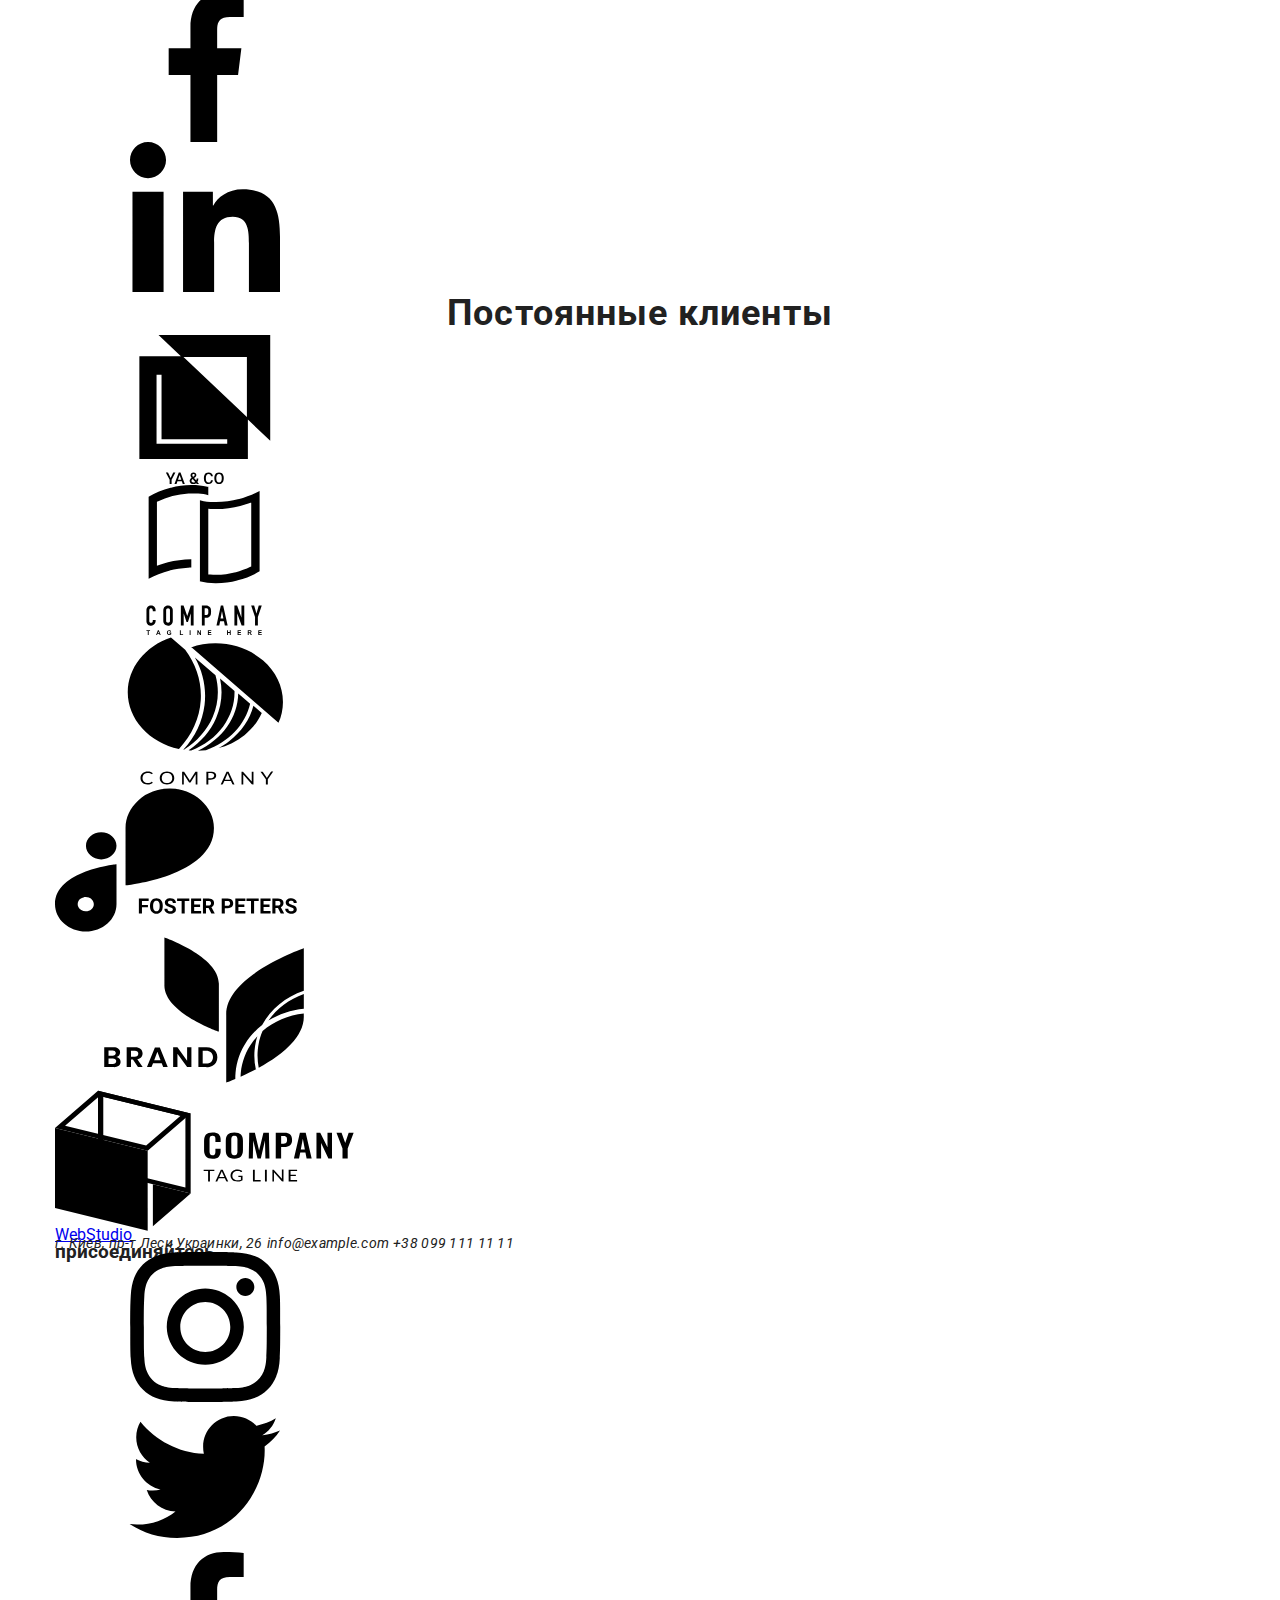
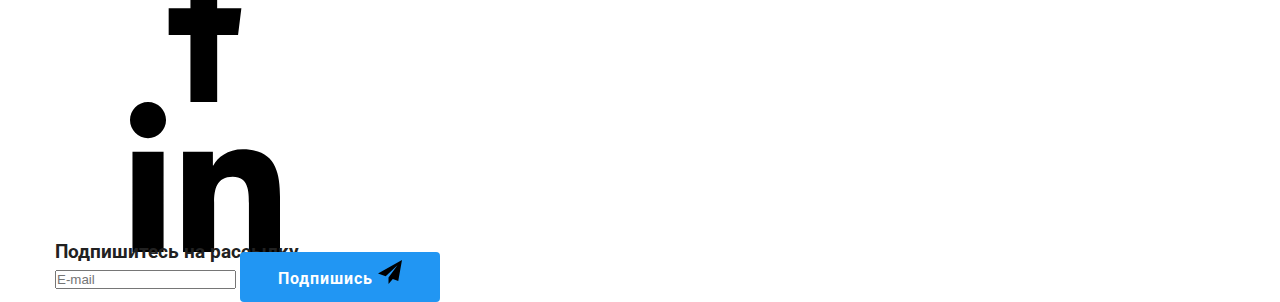
==== commit d0b0f0b0: "рефакторинг стилей для ACTIVITY секции" ====
--- a/index.html
+++ b/index.html
@@ -185,17 +185,17 @@
                 <h2 class="activity__title title">Чем мы занимаемся</h2>
                 <ul class="activity__list">
                     <li class="activity__item link">
-                        <img class="activity-image" src="./images/box1.jpg" alt="качнственный процесс создания программы" width="370" height="294">
-                        <p class="activity-label">Десктопные приложения</p>
-                    </li>
-                    <li class="activity-__tem link">
-                        <img class="activity-image" src="./images/box2.jpg" alt="адаптивная версия программы" width="370" height="294">
-                        <p class="activity-label">Мобильные приложения</p>
-
+                        <img class="activity__image" src="./images/box1.jpg" alt="качнственный процесс создания программы" width="370" height="294">
+                        <p class="activity__label">Десктопные приложения</p>
                     </li>
                     <li class="activity__item link">
-                        <img class="activity-image" src="./images/box3.jpg" alt="полный, современный дизайн" width="370" height="294">
-                        <p class="activity-label">Дизайнерские решения</p>
+                        <img class="activity__image" src="./images/box2.jpg" alt="адаптивная версия программы" width="370" height="294">
+                        <p class="activity__label">Мобильные приложения</p>
+
+                    </li>
+                    <li class="activity__item link">
+                        <img class="activity__image" src="./images/box3.jpg" alt="полный, современный дизайн" width="370" height="294">
+                        <p class="activity__label">Дизайнерские решения</p>
 
                     </li>
                 </ul>
--- a/css/style.css
+++ b/css/style.css
@@ -1,36 +1,6 @@
 /* #region Activity */
 
-.activity-item {
-  z-index: -1;
-  width: 370px;
-  position: relative;
-}
-
-.activity_item:not(last-child) {
-  padding-right: 30px;
-}
-
-.activity-image {
-  display: block;
-}
-
-.activity-label {
-  position: absolute;
-  bottom: 0;
-  width: 100%;
-  min-height: 70px;
-  background-color: rgba(47, 48, 58, 0.8);
-  color: #fff;
-
-  display: flex;
-  justify-content: center;
-  align-items: center;
-
-  font-weight: 700;
-  line-height: 1.2;
-  letter-spacing: 0.03em;
-  text-transform: uppercase;
-}
+.activity-
 /* #endregion Activity */
 
 /* #region Team */
--- a/css/main.min.css
+++ b/css/main.min.css
@@ -1,2 +1,2 @@
-html{-webkit-box-sizing:border-box;box-sizing:border-box;line-height:0}*,*::before,*::after{-webkit-box-sizing:inherit;box-sizing:inherit;padding:0;margin:0}body{font-family:"Roboto", "sans-serif";color:#212121}ul{list-style:none;margin:0}h1,h2,h3,h4,h5,h6,p{margin:0}.link,.nav__link{text-decoration:none;list-style:none;color:#212121;font-size:14px;line-height:1.2;letter-spacing:0.02em}.active::after{content:"";display:block;position:absolute;bottom:0;left:0;width:100%;height:4px;background-color:#2196f3;border-radius:2px}.active{color:#2196f3}.container{width:1200px;margin:0 auto;padding-right:15px;padding-left:15px}.btn{padding:0 30px;width:200px;height:50px;font-weight:700;font-size:16px;line-height:1.9;border-radius:4px;border:none;font-family:inherit;letter-spacing:0.06em;background-color:#2196f3;color:#fff}.btn:hover,.btn:focus{cursor:pointer}.hide--title{position:absolute;width:1px;height:1px;margin:-1px;border:0;padding:0;white-space:nowrap;-webkit-clip-path:inset(100%);clip-path:inset(100%);clip:rect(0 0 0 0);overflow:hidden}.space-iside{padding:94px 0}.title{text-align:center;font-size:36px;line-height:1.2;font-weight:700;letter-spacing:0.03em;color:var(--black)}.header{border-bottom:1px solid #ececec;padding:24px 0}.header__nav{-webkit-box-align:center;-ms-flex-align:center;align-items:center;display:-webkit-box;display:-ms-flexbox;display:flex}.header__logo{margin-right:93px;text-decoration:none;font-size:26px;font-weight:700;font-family:"Raleway", sans-serif;color:#2196f3;line-height:1.5;letter-spacing:0.03em}.header__logo--span{color:#000}.nav{-webkit-box-align:center;-ms-flex-align:center;align-items:center;display:-webkit-box;display:-ms-flexbox;display:flex;margin:0;padding:0}.nav__item:not(:last-child){margin-right:40px}.nav__link{position:relative;padding-top:36px;padding-bottom:36px;font-weight:500;-webkit-transition:color 250ms cubic-bezier(0.4, 0, 0.2, 1);transition:color 250ms cubic-bezier(0.4, 0, 0.2, 1)}.nav__icon:hover,.nav__icon:focus,.nav__link:hover,.nav__link:focus{cursor:pointer;color:#2196f3;fill:#2196f3}.auth{display:-webkit-box;display:-ms-flexbox;display:flex;margin:0 0 0 auto;list-style:none;-webkit-box-align:center;-ms-flex-align:center;align-items:center}.auth__link+.link{margin-right:30px;padding-left:50px}.auth__icon{display:-webkit-box;display:-ms-flexbox;display:flex;-webkit-box-align:center;-ms-flex-align:center;align-items:center;letter-spacing:0.02em;font-weight:500;color:#757575;text-decoration:none;-webkit-transition:color 250ms cubic-bezier(0.4, 0, 0.2, 1),fill 250ms cubic-bezier(0.4, 0, 0.2, 1);transition:color 250ms cubic-bezier(0.4, 0, 0.2, 1),fill 250ms cubic-bezier(0.4, 0, 0.2, 1)}.auth__icon:hover,.auth__icon:focus,.auth__link:hover,.auth__link:focus{cursor:pointer;color:#2196f3;fill:#2196f3}.auth__mail--icon,.auth__phone--icon{margin:0 10px 0 0}.hero{padding:200px 0 200px 0;text-align:center;color:#fff}.hero__title{text-transform:uppercase;letter-spacing:0.06em;font-weight:900;font-size:44px;line-height:1.4;width:696px;margin:0 auto 30px auto}.overlay{background-image:-webkit-gradient(linear, left top, right top, from(rgba(47,48,58,0.4)), to(rgba(47,48,58,0.4))),url("../images/header/headerBG.jpg");background-image:linear-gradient(to right, rgba(47,48,58,0.4), rgba(47,48,58,0.4)),url("../images/header/headerBG.jpg");background-repeat:no-repeat;min-height:600px;max-width:1600px;margin-left:auto;margin-right:auto;background-size:cover;background-position:center;background-repeat:no-repeat}.backdrop{position:fixed;display:-webkit-box;display:-ms-flexbox;display:flex;-webkit-box-pack:center;-ms-flex-pack:center;justify-content:center;top:0;left:0;width:100%;height:100%;background-color:rgba(39,39,39,0.5);-webkit-transition:opacity 250ms cubic-bezier(0.4, 0, 0.2, 1);transition:opacity 250ms cubic-bezier(0.4, 0, 0.2, 1)}.backdrop.is-hidden{visibility:hidden;opacity:0;pointer-events:none}.form{display:-webkit-box;display:-ms-flexbox;display:flex;-webkit-box-orient:vertical;-webkit-box-direction:normal;-ms-flex-direction:column;flex-direction:column;margin:0 auto;width:528px;padding:40px;position:absolute;top:50%;left:50%;-webkit-transform:translate(-50%, -50%);transform:translate(-50%, -50%);text-align:left;background-color:#fff;-webkit-box-shadow:0px 1px 3px rgba(0,0,0,0.12),0px 1px 1px rgba(0,0,0,0.14),0px 2px 1px rgba(0,0,0,0.2);box-shadow:0px 1px 3px rgba(0,0,0,0.12),0px 1px 1px rgba(0,0,0,0.14),0px 2px 1px rgba(0,0,0,0.2);border-radius:4px;color:#000}.form__descr{margin:0 0 12px 0;font-weight:700;font-size:20px;line-height:1.2;letter-spacing:0.03em;color:#212121}.form__field{position:relative;display:-webkit-box;display:-ms-flexbox;display:flex;-webkit-box-orient:vertical;-webkit-box-direction:normal;-ms-flex-direction:column;flex-direction:column;margin:0 0 10px 0}.form .icon__form{position:absolute;left:15px;bottom:15px;-webkit-transition:fill 250ms cubic-bezier(0.4, 0, 0.2, 1);transition:fill 250ms cubic-bezier(0.4, 0, 0.2, 1)}.form__label{line-height:1.2;font-size:12px;letter-spacing:0.01em;color:#757575}.form__label:not(:last-child){margin:0 0 4px 0}.form__input{margin:0;padding:11px 12px 11px 42px;outline:1px solid rgba(33,33,33,0.2);border-radius:4px;border:none;-webkit-transition:outline 250ms cubic-bezier(0.4, 0, 0.2, 1);transition:outline 250ms cubic-bezier(0.4, 0, 0.2, 1)}.form__input:hover,.form__input:focus{cursor:pointer;outline:1px solid #2196f3}.form__input:focus ~ .icon__form,.form__input:hover ~ .icon__form{fill:#2196f3}.form .comment{margin:0 0 20px 0}.form__textarea{padding:12px 16px;height:120px;line-height:1.2;letter-spacing:0.01em;resize:none;outline:1px solid rgba(33,33,33,0.2);border-radius:4px;border:none;-webkit-transition:outline 250ms cubic-bezier(0.4, 0, 0.2, 1);transition:outline 250ms cubic-bezier(0.4, 0, 0.2, 1)}.form__textarea:hover,.form__form-textarea:focus{outline:1px solid #2196f3}.form__textarea::-webkit-input-placeholder{font-size:12px;line-height:1.2;letter-spacing:0.01em;color:rgba(117,117,117,0.5)}.form__textarea:-ms-input-placeholder{font-size:12px;line-height:1.2;letter-spacing:0.01em;color:rgba(117,117,117,0.5)}.form__textarea::-ms-input-placeholder{font-size:12px;line-height:1.2;letter-spacing:0.01em;color:rgba(117,117,117,0.5)}.form__textarea::placeholder{font-size:12px;line-height:1.2;letter-spacing:0.01em;color:rgba(117,117,117,0.5)}.form__submit{margin:0 auto;-webkit-box-shadow:0px 1px 3px rgba(0,0,0,0.12),0px 1px 1px rgba(0,0,0,0.14),0px 2px 1px rgba(0,0,0,0.2);box-shadow:0px 1px 3px rgba(0,0,0,0.12),0px 1px 1px rgba(0,0,0,0.14),0px 2px 1px rgba(0,0,0,0.2)}.form__btn--close{position:absolute;width:30px;height:30px;font-size:18px;top:8px;right:8px;border:1px solid rgba(0,0,0,0.1);border-radius:50%;background-color:transparent;-webkit-transition:fill 250ms cubic-bezier(0.4, 0, 0.2, 1);transition:fill 250ms cubic-bezier(0.4, 0, 0.2, 1)}.form__btn--close:hover,.form__btn--close:focus{cursor:pointer;fill:#2196f3}.checkbox{padding:0 0 0 1.2em;display:-webkit-box;display:-ms-flexbox;display:flex;text-align:center;-webkit-box-orient:horizontal;-webkit-box-direction:normal;-ms-flex-direction:row;flex-direction:row;margin:0 auto 30px auto}.checkbox__check{-webkit-appearance:none;-moz-appearance:none;appearance:none}.checkbox__check:hover+.checkbox__span,.checkbox__check:focus+.checkbox__span,.checkbox__span:hover,.checkbox__span:focus{background-image:url(../images/check/checkHover.svg)}.checkbox__span{position:absolute;top:50%;-webkit-transform:translateY(-50%);transform:translateY(-50%);margin:0 8px 0 0;margin:0 0 0 -1.2em;width:1em;height:1em;background-image:url(../images/check/check.svg);background-color:#fff}.checkbox__check:checked+.checkbox__span{background-image:url(../images/check/checked.svg)}.checkbox .agreement{margin:0 0 0 8px;font-size:14px;line-height:1.71;letter-spacing:0.03em}.checkbox .agreement:hover{cursor:pointer}.checkbox .agreement-terms{color:#2196f3}.benefits__list{display:-webkit-box;display:-ms-flexbox;display:flex;-webkit-box-pack:justify;-ms-flex-pack:justify;justify-content:space-between;padding:0}.benefits__item:not(:last-child){margin-right:30px}.benefits__icon--wrapper{display:-webkit-box;display:-ms-flexbox;display:flex;-webkit-box-pack:center;-ms-flex-pack:center;justify-content:center;-webkit-box-align:center;-ms-flex-align:center;align-items:center;text-align:center;height:120px;margin-bottom:30px;border-radius:4px;background-color:#f5f4fa}.benefits .icon{width:70px;height:70px}.benefits__title{margin:0 0 10px 0;font-size:14px;line-height:1.2;font-weight:700;letter-spacing:0.03em;text-transform:uppercase;color:#212121}.benefits__descr{font-size:14px;line-height:1.7;color:#757575;letter-spacing:0.03em}.activity{padding-bottom:94px}.activity__list{margin:50px auto 0 auto;display:-webkit-box;display:-ms-flexbox;display:flex;-webkit-box-pack:justify;-ms-flex-pack:justify;justify-content:space-between;padding:0}.activity__item{z-index:-1;width:370px}
+html{-webkit-box-sizing:border-box;box-sizing:border-box;line-height:0}*,*::before,*::after{-webkit-box-sizing:inherit;box-sizing:inherit;padding:0;margin:0}body{font-family:"Roboto", "sans-serif";color:#212121}ul{list-style:none;margin:0}h1,h2,h3,h4,h5,h6,p{margin:0}.link,.nav__link{text-decoration:none;list-style:none;color:#212121;font-size:14px;line-height:1.2;letter-spacing:0.02em}.active::after{content:"";display:block;position:absolute;bottom:0;left:0;width:100%;height:4px;background-color:#2196f3;border-radius:2px}.active{color:#2196f3}.container{width:1200px;margin:0 auto;padding-right:15px;padding-left:15px}.btn{padding:0 30px;width:200px;height:50px;font-weight:700;font-size:16px;line-height:1.9;border-radius:4px;border:none;font-family:inherit;letter-spacing:0.06em;background-color:#2196f3;color:#fff}.btn:hover,.btn:focus{cursor:pointer}.hide--title{position:absolute;width:1px;height:1px;margin:-1px;border:0;padding:0;white-space:nowrap;-webkit-clip-path:inset(100%);clip-path:inset(100%);clip:rect(0 0 0 0);overflow:hidden}.space-iside{padding:94px 0}.title{text-align:center;font-size:36px;line-height:1.2;font-weight:700;letter-spacing:0.03em;color:var(--black)}.header{border-bottom:1px solid #ececec;padding:24px 0}.header__nav{-webkit-box-align:center;-ms-flex-align:center;align-items:center;display:-webkit-box;display:-ms-flexbox;display:flex}.header__logo{margin-right:93px;text-decoration:none;font-size:26px;font-weight:700;font-family:"Raleway", sans-serif;color:#2196f3;line-height:1.5;letter-spacing:0.03em}.header__logo--span{color:#000}.nav{-webkit-box-align:center;-ms-flex-align:center;align-items:center;display:-webkit-box;display:-ms-flexbox;display:flex;margin:0;padding:0}.nav__item:not(:last-child){margin-right:40px}.nav__link{position:relative;padding-top:36px;padding-bottom:36px;font-weight:500;-webkit-transition:color 250ms cubic-bezier(0.4, 0, 0.2, 1);transition:color 250ms cubic-bezier(0.4, 0, 0.2, 1)}.nav__icon:hover,.nav__icon:focus,.nav__link:hover,.nav__link:focus{cursor:pointer;color:#2196f3;fill:#2196f3}.auth{display:-webkit-box;display:-ms-flexbox;display:flex;margin:0 0 0 auto;list-style:none;-webkit-box-align:center;-ms-flex-align:center;align-items:center}.auth__link+.link{margin-right:30px;padding-left:50px}.auth__icon{display:-webkit-box;display:-ms-flexbox;display:flex;-webkit-box-align:center;-ms-flex-align:center;align-items:center;letter-spacing:0.02em;font-weight:500;color:#757575;text-decoration:none;-webkit-transition:color 250ms cubic-bezier(0.4, 0, 0.2, 1),fill 250ms cubic-bezier(0.4, 0, 0.2, 1);transition:color 250ms cubic-bezier(0.4, 0, 0.2, 1),fill 250ms cubic-bezier(0.4, 0, 0.2, 1)}.auth__icon:hover,.auth__icon:focus,.auth__link:hover,.auth__link:focus{cursor:pointer;color:#2196f3;fill:#2196f3}.auth__mail--icon,.auth__phone--icon{margin:0 10px 0 0}.hero{padding:200px 0 200px 0;text-align:center;color:#fff}.hero__title{text-transform:uppercase;letter-spacing:0.06em;font-weight:900;font-size:44px;line-height:1.4;width:696px;margin:0 auto 30px auto}.overlay{background-image:-webkit-gradient(linear, left top, right top, from(rgba(47,48,58,0.4)), to(rgba(47,48,58,0.4))),url("../images/header/headerBG.jpg");background-image:linear-gradient(to right, rgba(47,48,58,0.4), rgba(47,48,58,0.4)),url("../images/header/headerBG.jpg");background-repeat:no-repeat;min-height:600px;max-width:1600px;margin-left:auto;margin-right:auto;background-size:cover;background-position:center;background-repeat:no-repeat}.backdrop{position:fixed;display:-webkit-box;display:-ms-flexbox;display:flex;-webkit-box-pack:center;-ms-flex-pack:center;justify-content:center;top:0;left:0;width:100%;height:100%;background-color:rgba(39,39,39,0.5);-webkit-transition:opacity 250ms cubic-bezier(0.4, 0, 0.2, 1);transition:opacity 250ms cubic-bezier(0.4, 0, 0.2, 1)}.backdrop.is-hidden{visibility:hidden;opacity:0;pointer-events:none}.form{display:-webkit-box;display:-ms-flexbox;display:flex;-webkit-box-orient:vertical;-webkit-box-direction:normal;-ms-flex-direction:column;flex-direction:column;margin:0 auto;width:528px;padding:40px;position:absolute;top:50%;left:50%;-webkit-transform:translate(-50%, -50%);transform:translate(-50%, -50%);text-align:left;background-color:#fff;-webkit-box-shadow:0px 1px 3px rgba(0,0,0,0.12),0px 1px 1px rgba(0,0,0,0.14),0px 2px 1px rgba(0,0,0,0.2);box-shadow:0px 1px 3px rgba(0,0,0,0.12),0px 1px 1px rgba(0,0,0,0.14),0px 2px 1px rgba(0,0,0,0.2);border-radius:4px;color:#000}.form__descr{margin:0 0 12px 0;font-weight:700;font-size:20px;line-height:1.2;letter-spacing:0.03em;color:#212121}.form__field{position:relative;display:-webkit-box;display:-ms-flexbox;display:flex;-webkit-box-orient:vertical;-webkit-box-direction:normal;-ms-flex-direction:column;flex-direction:column;margin:0 0 10px 0}.form .icon__form{position:absolute;left:15px;bottom:15px;-webkit-transition:fill 250ms cubic-bezier(0.4, 0, 0.2, 1);transition:fill 250ms cubic-bezier(0.4, 0, 0.2, 1)}.form__label{line-height:1.2;font-size:12px;letter-spacing:0.01em;color:#757575}.form__label:not(:last-child){margin:0 0 4px 0}.form__input{margin:0;padding:11px 12px 11px 42px;outline:1px solid rgba(33,33,33,0.2);border-radius:4px;border:none;-webkit-transition:outline 250ms cubic-bezier(0.4, 0, 0.2, 1);transition:outline 250ms cubic-bezier(0.4, 0, 0.2, 1)}.form__input:hover,.form__input:focus{cursor:pointer;outline:1px solid #2196f3}.form__input:focus ~ .icon__form,.form__input:hover ~ .icon__form{fill:#2196f3}.form .comment{margin:0 0 20px 0}.form__textarea{padding:12px 16px;height:120px;line-height:1.2;letter-spacing:0.01em;resize:none;outline:1px solid rgba(33,33,33,0.2);border-radius:4px;border:none;-webkit-transition:outline 250ms cubic-bezier(0.4, 0, 0.2, 1);transition:outline 250ms cubic-bezier(0.4, 0, 0.2, 1)}.form__textarea:hover,.form__form-textarea:focus{outline:1px solid #2196f3}.form__textarea::-webkit-input-placeholder{font-size:12px;line-height:1.2;letter-spacing:0.01em;color:rgba(117,117,117,0.5)}.form__textarea:-ms-input-placeholder{font-size:12px;line-height:1.2;letter-spacing:0.01em;color:rgba(117,117,117,0.5)}.form__textarea::-ms-input-placeholder{font-size:12px;line-height:1.2;letter-spacing:0.01em;color:rgba(117,117,117,0.5)}.form__textarea::placeholder{font-size:12px;line-height:1.2;letter-spacing:0.01em;color:rgba(117,117,117,0.5)}.form__submit{margin:0 auto;-webkit-box-shadow:0px 1px 3px rgba(0,0,0,0.12),0px 1px 1px rgba(0,0,0,0.14),0px 2px 1px rgba(0,0,0,0.2);box-shadow:0px 1px 3px rgba(0,0,0,0.12),0px 1px 1px rgba(0,0,0,0.14),0px 2px 1px rgba(0,0,0,0.2)}.form__btn--close{position:absolute;width:30px;height:30px;font-size:18px;top:8px;right:8px;border:1px solid rgba(0,0,0,0.1);border-radius:50%;background-color:transparent;-webkit-transition:fill 250ms cubic-bezier(0.4, 0, 0.2, 1);transition:fill 250ms cubic-bezier(0.4, 0, 0.2, 1)}.form__btn--close:hover,.form__btn--close:focus{cursor:pointer;fill:#2196f3}.checkbox{padding:0 0 0 1.2em;display:-webkit-box;display:-ms-flexbox;display:flex;text-align:center;-webkit-box-orient:horizontal;-webkit-box-direction:normal;-ms-flex-direction:row;flex-direction:row;margin:0 auto 30px auto}.checkbox__check{-webkit-appearance:none;-moz-appearance:none;appearance:none}.checkbox__check:hover+.checkbox__span,.checkbox__check:focus+.checkbox__span,.checkbox__span:hover,.checkbox__span:focus{background-image:url(../images/check/checkHover.svg)}.checkbox__span{position:absolute;top:50%;-webkit-transform:translateY(-50%);transform:translateY(-50%);margin:0 8px 0 0;margin:0 0 0 -1.2em;width:1em;height:1em;background-image:url(../images/check/check.svg);background-color:#fff}.checkbox__check:checked+.checkbox__span{background-image:url(../images/check/checked.svg)}.checkbox .agreement{margin:0 0 0 8px;font-size:14px;line-height:1.71;letter-spacing:0.03em}.checkbox .agreement:hover{cursor:pointer}.checkbox .agreement-terms{color:#2196f3}.benefits__list{display:-webkit-box;display:-ms-flexbox;display:flex;-webkit-box-pack:justify;-ms-flex-pack:justify;justify-content:space-between;padding:0}.benefits__item:not(:last-child){margin-right:30px}.benefits__icon--wrapper{display:-webkit-box;display:-ms-flexbox;display:flex;-webkit-box-pack:center;-ms-flex-pack:center;justify-content:center;-webkit-box-align:center;-ms-flex-align:center;align-items:center;text-align:center;height:120px;margin-bottom:30px;border-radius:4px;background-color:#f5f4fa}.benefits .icon{width:70px;height:70px}.benefits__title{margin:0 0 10px 0;font-size:14px;line-height:1.2;font-weight:700;letter-spacing:0.03em;text-transform:uppercase;color:#212121}.benefits__descr{font-size:14px;line-height:1.7;color:#757575;letter-spacing:0.03em}.activity{padding-bottom:94px}.activity__list{margin:50px auto 0 auto;display:-webkit-box;display:-ms-flexbox;display:flex;-webkit-box-pack:justify;-ms-flex-pack:justify;justify-content:space-between;padding:0}.activity__item{width:370px;position:relative;z-index:-1}.activity__item:not(:last-child){margin-right:30px}.activity__image{display:block}.activity__label{position:absolute;bottom:0;width:100%;min-height:70px;background-color:rgba(47,48,58,0.8);color:#fff;display:-webkit-box;display:-ms-flexbox;display:flex;-webkit-box-pack:center;-ms-flex-pack:center;justify-content:center;-webkit-box-align:center;-ms-flex-align:center;align-items:center;font-weight:700;line-height:1.2;letter-spacing:0.03em;text-transform:uppercase}
 /*# sourceMappingURL=main.min.css.map */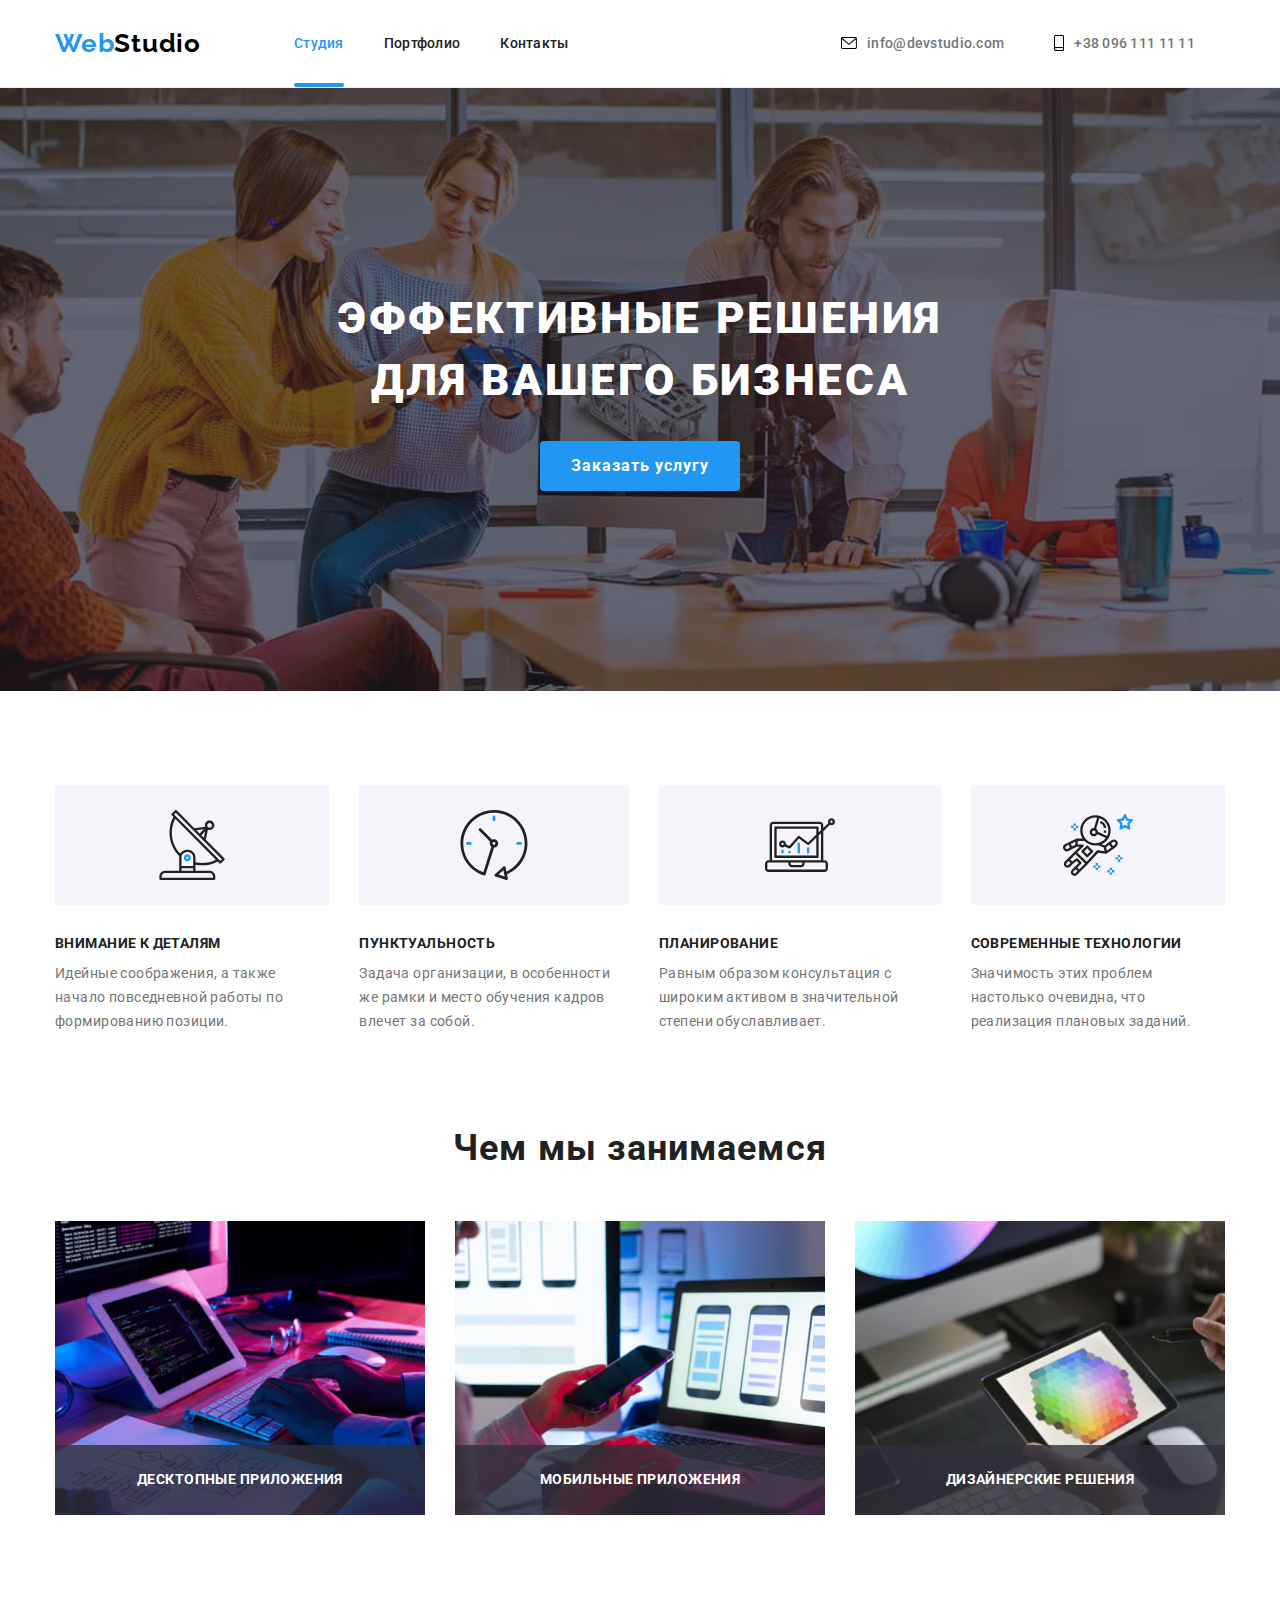
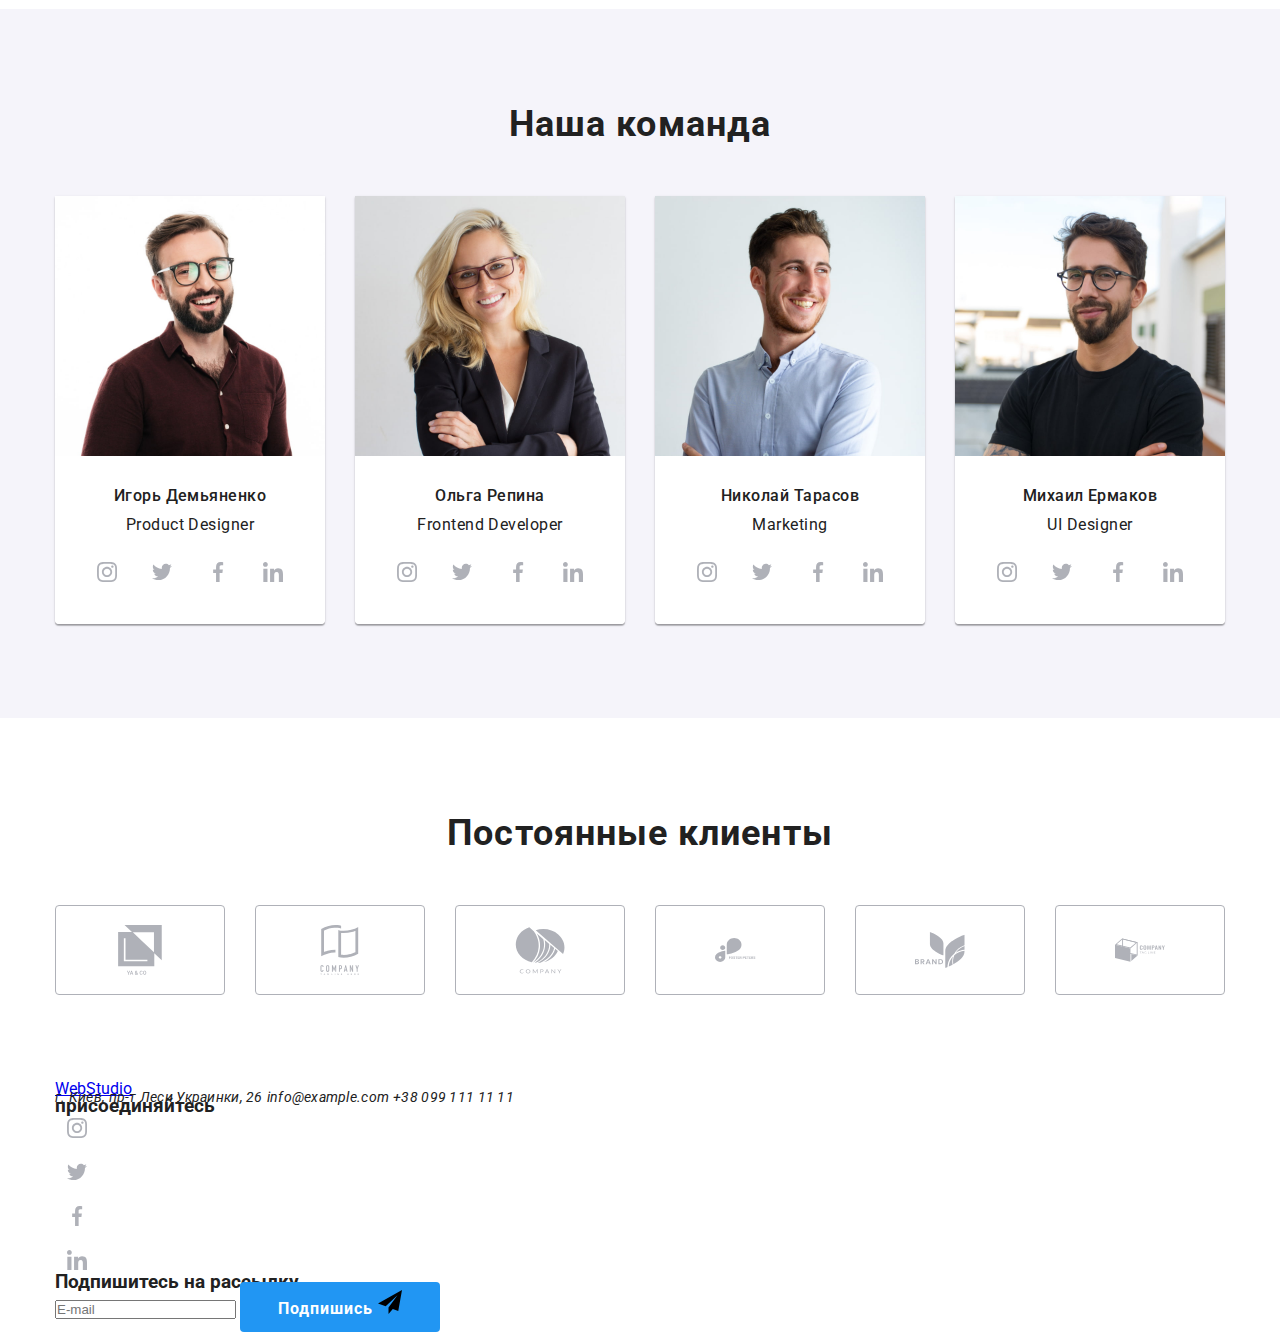
==== commit 4b291e6c: "рефакторинг стилей для client секции" ====
--- a/index.html
+++ b/index.html
@@ -135,7 +135,7 @@
         </section>
     
         <!-- benefit section -->
-        <section class="section space-iside">
+        <section class="section space-inside">
             <div class="benefits container">
                 <h2 class="title hide--title">Наши преимущества</h2>
                 <ul class="benefits benefits__list list">
@@ -191,57 +191,55 @@
                     <li class="activity__item link">
                         <img class="activity__image" src="./images/box2.jpg" alt="адаптивная версия программы" width="370" height="294">
                         <p class="activity__label">Мобильные приложения</p>
-
                     </li>
                     <li class="activity__item link">
                         <img class="activity__image" src="./images/box3.jpg" alt="полный, современный дизайн" width="370" height="294">
                         <p class="activity__label">Дизайнерские решения</p>
-
                     </li>
                 </ul>
             </div>
         </section>
         
         <!-- team section -->
-        <section class="section team-background padding-top-but">
+        <section class="section team space-inside">
             <div class="container">
                 <h2 class="title">Наша команда</h2>
-                <ul class="team-list">
-                    <li class="team-card ">
+                <ul class="team__list">
+                    <li class="team__card ">
                         <img 
                             src="./images/team/igorDem.jpg" 
                             alt="парень в очках"
                             width="270"
                             height="260"
                         >
-                        <div class="card-wrapper">
-                            <h3 class="team-member-name ">Игорь Демьяненко</h3>
-                            <p class="team-member-subtitle descr">Product Designer</p>
-                            <ul class="team-contacts-list">
-                                <li>
-                                    <a class="team-contacts-link" href="#" title="instagram">
-                                        <svg class="social-link">
+                        <div class="team__card--wrapper">
+                            <h3 class="team__member">Игорь Демьяненко</h3>
+                            <p class="team__member--descr descr">Product Designer</p>
+                            <ul class="team__contacts--list">
+                                <li>
+                                    <a class="team__contacts--link" href="#" title="instagram">
+                                        <svg class="team__social--link">
                                             <use href="./images/icons.svg#icon-instagram"></use>
                                         </svg>
                                     </a>
                                 </li>                                    
                                 <li>
-                                    <a class="team-contacts-link" href="#" title="twitter">
-                                        <svg class="social-link">
+                                    <a class="team__contacts--link" href="#" title="twitter">
+                                        <svg class="team__social--link">
                                             <use href="./images/icons.svg#icon-twitter"></use>
                                         </svg>
                                     </a>
                                 </li>
                                 <li>
-                                    <a class="team-contacts-link" href="#" title="facebook">
-                                        <svg class="social-link">
+                                    <a class="team__contacts--link" href="#" title="facebook">
+                                        <svg class="team__social--link">
                                             <use href="./images/icons.svg#icon-facebook"></use>
                                         </svg>
                                     </a>
                                 </li>                                    
                                 <li>
-                                    <a class="team-contacts-link" href="#" title="linkedin">
-                                        <svg class="social-link">
+                                    <a class="team__contacts--link" href="#" title="linkedin">
+                                        <svg class="team__social--link">
                                             <use href="./images/icons.svg#icon-linkedin"></use>
                                         </svg>
                                     </a>
@@ -249,41 +247,41 @@
                             </ul>
                         </div>
                     </li>
-                    <li class="team-card">
+                    <li class="team__card">
                         <img 
                             src="./images/team/OlgaRep.jpg" 
                             alt="девушка в очках"
                             width="270"
                             height="260"
                         >
-                        <div class="card-wrapper">
-                            <h3 class="team-member-name">Ольга Репина</h3>
-                            <p class="team-member-subtitle descr">Frontend Developer</p>
-                            <ul class="team-contacts-list">
-                                <li>
-                                    <a class="team-contacts-link" href="#" title="instagram">
-                                        <svg class="social-link">
+                        <div class="team__card--wrapper">
+                            <h3 class="team__member">Ольга Репина</h3>
+                            <p class="team__member--descr descr">Frontend Developer</p>
+                            <ul class="team__contacts--list">
+                                <li>
+                                    <a class="team__contacts--link" href="#" title="instagram">
+                                        <svg class="team__social--link">
                                             <use href="./images/icons.svg#icon-instagram"></use>
                                         </svg>
                                     </a>
                                 </li>                                    
                                 <li>
-                                    <a class="team-contacts-link" href="#" title="twitter">
-                                        <svg class="social-link">
+                                    <a class="team__contacts--link" href="#" title="twitter">
+                                        <svg class="team__social--link">
                                             <use href="./images/icons.svg#icon-twitter"></use>
                                         </svg>
                                     </a>
                                 </li>
                                 <li>
-                                    <a class="team-contacts-link" href="#" title="facebook">
-                                        <svg class="social-link">
+                                    <a class="team__contacts--link" href="#" title="facebook">
+                                        <svg class="team__social--link">
                                             <use href="./images/icons.svg#icon-facebook"></use>
                                         </svg>
                                     </a>
                                 </li>                                    
                                 <li>
-                                    <a class="team-contacts-link" href="#" title="linkedin">
-                                        <svg class="social-link">
+                                    <a class="team__contacts--link" href="#" title="linkedin">
+                                        <svg class="team__social--link">
                                             <use href="./images/icons.svg#icon-linkedin"></use>
                                         </svg>
                                     </a>
@@ -291,41 +289,41 @@
                             </ul>
                         </div>
                     </li>
-                    <li class="team-card">
+                    <li class="team__card">
                         <img 
                             src="./images/team/NikolayTar.jpg" 
                             alt="парень"
                             width="270"
                             height="260"
                         >
-                        <div class="card-wrapper">
-                            <h3 class="team-member-name ">Николай Тарасов</h3>
-                            <p class="team-member-subtitle descr">Marketing</p>
-                            <ul class="team-contacts-list">
-                                <li>
-                                    <a class="team-contacts-link" href="#" title="instagram">
-                                        <svg class="social-link">
+                        <div class="team__card--wrapper">
+                            <h3 class="team__member ">Николай Тарасов</h3>
+                            <p class="team__member--descr descr">Marketing</p>
+                            <ul class="team__contacts--list">
+                                <li>
+                                    <a class="team__contacts--link" href="#" title="instagram">
+                                        <svg class="team__social--link">
                                             <use href="./images/icons.svg#icon-instagram"></use>
                                         </svg>
                                     </a>
                                 </li>                                    
                                 <li>
-                                    <a class="team-contacts-link" href="#" title="twitter">
-                                        <svg class="social-link">
+                                    <a class="team__contacts--link" href="#" title="twitter">
+                                        <svg class="team__social--link">
                                             <use href="./images/icons.svg#icon-twitter"></use>
                                         </svg>
                                     </a>
                                 </li>
                                 <li>
-                                    <a class="team-contacts-link" href="#" title="facebook">
-                                        <svg class="social-link">
+                                    <a class="team__contacts--link" href="#" title="facebook">
+                                        <svg class="team__social--link">
                                             <use href="./images/icons.svg#icon-facebook"></use>
                                         </svg>
                                     </a>
                                 </li>                                    
                                 <li>
-                                    <a class="team-contacts-link" href="#" title="linkedin">
-                                        <svg class="social-link">
+                                    <a class="team__contacts--link" href="#" title="linkedin">
+                                        <svg class="team__social--link">
                                             <use href="./images/icons.svg#icon-linkedin"></use>
                                         </svg>
                                     </a>
@@ -333,41 +331,41 @@
                             </ul>
                         </div>
                     </li>
-                    <li class="team-card">
+                    <li class="team__card">
                         <img 
                             src="./images/team/MichaelErm.jpg" 
                             alt="парень в очках"
                             width="270"
                             height="260"
                         >
-                        <div class="card-wrapper">
-                            <h3 class="team-member-name">Михаил Ермаков</h3>
-                            <p class="team-member-subtitle descr">UI Designer</p>
-                            <ul class="team-contacts-list">
-                                <li>
-                                    <a class="team-contacts-link" href="#" title="instagram">
-                                        <svg class="social-link">
+                        <div class="team__card--wrapper">
+                            <h3 class="team__member">Михаил Ермаков</h3>
+                            <p class="team__member--descr descr">UI Designer</p>
+                            <ul class="team__contacts--list">
+                                <li>
+                                    <a class="team__contacts--link" href="#" title="instagram">
+                                        <svg class="team__social--link">
                                             <use href="./images/icons.svg#icon-instagram"></use>
                                         </svg>
                                     </a>
                                 </li>                                    
                                 <li>
-                                    <a class="team-contacts-link" href="#" title="twitter">
-                                        <svg class="social-link">
+                                    <a class="team__contacts--link" href="#" title="twitter">
+                                        <svg class="team__social--link">
                                             <use href="./images/icons.svg#icon-twitter"></use>
                                         </svg>
                                     </a>
                                 </li>
                                 <li>
-                                    <a class="team-contacts-link" href="#" title="facebook">
-                                        <svg class="social-link">
+                                    <a class="team__contacts--link" href="#" title="facebook">
+                                        <svg class="team__social--link">
                                             <use href="./images/icons.svg#icon-facebook"></use>
                                         </svg>
                                     </a>
                                 </li>                                    
                                 <li>
-                                    <a class="team-contacts-link" href="#" title="linkedin">
-                                        <svg class="social-link">
+                                    <a class="team__contacts--link" href="#" title="linkedin">
+                                        <svg class="team__social--link">
                                             <use href="./images/icons.svg#icon-linkedin"></use>
                                         </svg>
                                     </a>
@@ -379,47 +377,47 @@
             </div>
         </section>
 
-        <section class="section padding-top-but">
-            <div class="container">
+        <section class="section space-inside">
+            <div class="container client">
                 <h2 class="title">Постоянные клиенты</h2>
-                <ul class="clien-list list">
+                <ul class="client__list list">
                     <li>
-                        <a class="client-link" href="#" aria-label="client1 link">
+                        <a class="client__link" href="#" aria-label="client1 link">
                             <svg class="client-label">
                                 <use href="./images/icons.svg#icon-client1"></use>
                             </svg>
                         </a>  
                     </li>
                     <li>
-                        <a class="client-link" href="#">
+                        <a class="client__link" href="#">
                             <svg class="client-label">
                                 <use href="./images/icons.svg#icon-client2"></use>
                             </svg>
                         </a>  
                     </li>
                     <li>
-                        <a class="client-link" href="#">
+                        <a class="client__link" href="#">
                             <svg class="client-label">
                                 <use href="./images/icons.svg#icon-client3"></use>
                             </svg>
                         </a>  
                     </li>
                     <li>
-                        <a class="client-link" href="#">
+                        <a class="client__link" href="#">
                             <svg class="client-label">
                                 <use href="./images/icons.svg#icon-client4"></use>
                             </svg>
                         </a>  
                     </li>
                     <li>
-                        <a class="client-link" href="#">
+                        <a class="client__link" href="#">
                             <svg class="client-label">
                                 <use href="./images/icons.svg#icon-client5"></use>
                             </svg>
                         </a>  
                     </li>
                     <li>
-                        <a class="client-link" href="#">
+                        <a class="client__link" href="#">
                             <svg class="client-label">
                                 <use href="./images/icons.svg#icon-client6"></use>
                             </svg>
@@ -447,29 +445,29 @@
                     <h3 class="footer-title">присоединяйтесь</h2>
                     <ul class="footer-contacts-list">
                         <li class="footer-contacts-item">
-                            <a class="team-contacts-link footer-contact-link" href="#" aria-label="instagram">
-                                <svg class="social-link">
+                            <a class="team__contacts--link footer-contact-link" href="#" aria-label="instagram">
+                                <svg class="team__social--link">
                                     <use href="./images/icons.svg#icon-instagram"></use>
                                 </svg>
                             </a>
                         </li>                                    
                         <li class="footer-contacts-item">
-                            <a class="team-contacts-link footer-contact-link" href="#" aria-label="twitter">
-                                <svg class="social-link">
+                            <a class="team__contacts--link footer-contact-link" href="#" aria-label="twitter">
+                                <svg class="team__social--link">
                                     <use href="./images/icons.svg#icon-twitter"></use>
                                 </svg>
                             </a>
                         </li>
                         <li class="footer-contacts-item">
-                            <a class="team-contacts-link footer-contact-link" href="#" aria-label="facebook">
-                                <svg class="social-link">
+                            <a class="team__contacts--link footer-contact-link" href="#" aria-label="facebook">
+                                <svg class="team__social--link">
                                     <use href="./images/icons.svg#icon-facebook"></use>
                                 </svg>
                             </a>
                         </li>                                    
                         <li class="footer-contacts-item">
-                            <a class="team-contacts-link footer-contact-link" href="#" aria-label="linkedin">
-                                <svg class="social-link">
+                            <a class="team__contacts--link footer-contact-link" href="#" aria-label="linkedin">
+                                <svg class="team__social--link">
                                     <use href="./images/icons.svg#icon-linkedin"></use>
                                 </svg>
                             </a>
--- a/css/style.css
+++ b/css/style.css
@@ -1,143 +1,3 @@
-/* #region Activity */
-
-.activity-
-/* #endregion Activity */
-
-/* #region Team */
-
-.team-background {
-  /* padding: 94px 0 94px 0; */
-  background-color: #f5f4fa;
-}
-
-.team-list {
-  display: flex;
-  justify-content: space-between;
-  padding: 0;
-  margin: 50px 0 0 0;
-}
-
-.team-card {
-  box-shadow: 0px 1px 3px rgba(0, 0, 0, 0.12), 0px 1px 1px rgba(0, 0, 0, 0.14),
-    0px 2px 1px rgba(0, 0, 0, 0.2);
-  border-radius: 0 0 4px 4px;
-  list-style: none;
-}
-
-.team-card > img {
-  display: block;
-}
-
-.card-wrapper {
-  padding: 30px;
-
-  border-radius: 0 0 4px 4px;
-  text-align: center;
-
-  background-color: var(--white);
-}
-
-.team-member-name {
-  margin: 0 0 10px 0;
-
-  font-weight: 500;
-  font-size: 16px;
-  line-height: 1.2;
-  letter-spacing: 0.03em;
-
-  color: #212121;
-}
-
-.team-member-subtitle {
-  font-weight: 400;
-  font-size: 16px;
-  line-height: 1.2;
-  margin-bottom: 16px;
-  letter-spacing: 0.03em;
-}
-
-.team-contacts-list {
-  display: flex;
-  justify-content: space-between;
-  padding-inline-start: 0px;
-}
-
-.social-link {
-  width: 20px;
-  height: 20px;
-  display: block;
-}
-
-.team-contacts-link {
-  display: block;
-
-  padding: 12px;
-  background-color: transparent;
-  border-radius: 50%;
-  fill: #afb1b8;
-
-  transition: fill var(--timing-function),
-    background-color var(--timing-function);
-}
-
-.team-contacts-link:hover,
-.team-contacts-link:focus {
-  cursor: pointer;
-  fill: var(--white);
-  background-color: var(--btn-active);
-}
-
-/* #endregion Team */
-
-/* #region  Clients */
-.clien-list {
-  display: flex;
-  justify-content: space-between;
-  padding: 0;
-  margin: 50px 0 0 0;
-}
-
-.client-link {
-  display: flex;
-  justify-content: center;
-  align-items: center;
-  width: 170px;
-  min-height: 90px;
-  border-radius: 4px;
-  fill: #afb1b8;
-  border: 1px solid #afb1b8;
-
-  transition: fill var(--timing-function), border var(--timing-function);
-}
-
-.client-link:hover,
-.client-link:focus {
-  cursor: pointer;
-  fill: var(--btn-active);
-  border: 1px solid var(--btn-active);
-}
-
-.icon-wrapper-client:hover {
-  border: 4px solid var(--btn-active);
-}
-
-.client-label {
-  width: 50px;
-  height: 50px;
-
-  /* transition: fill var(--timing-function); */
-  /* transition-property: fill;
-  transition-duration: 250ms;
-  transition-timing-function: linear; */
-}
-
-/* .client-label:hover,
-.client-label:focus {
-  cursor: pointer;
-  fill: var(--btn-active);
-} */
-/* #endregion */
-
 /* #region Filter */
 .filter-btn {
   font-family: inherit;
--- a/css/main.min.css
+++ b/css/main.min.css
@@ -1,2 +1,2 @@
-html{-webkit-box-sizing:border-box;box-sizing:border-box;line-height:0}*,*::before,*::after{-webkit-box-sizing:inherit;box-sizing:inherit;padding:0;margin:0}body{font-family:"Roboto", "sans-serif";color:#212121}ul{list-style:none;margin:0}h1,h2,h3,h4,h5,h6,p{margin:0}.link,.nav__link{text-decoration:none;list-style:none;color:#212121;font-size:14px;line-height:1.2;letter-spacing:0.02em}.active::after{content:"";display:block;position:absolute;bottom:0;left:0;width:100%;height:4px;background-color:#2196f3;border-radius:2px}.active{color:#2196f3}.container{width:1200px;margin:0 auto;padding-right:15px;padding-left:15px}.btn{padding:0 30px;width:200px;height:50px;font-weight:700;font-size:16px;line-height:1.9;border-radius:4px;border:none;font-family:inherit;letter-spacing:0.06em;background-color:#2196f3;color:#fff}.btn:hover,.btn:focus{cursor:pointer}.hide--title{position:absolute;width:1px;height:1px;margin:-1px;border:0;padding:0;white-space:nowrap;-webkit-clip-path:inset(100%);clip-path:inset(100%);clip:rect(0 0 0 0);overflow:hidden}.space-iside{padding:94px 0}.title{text-align:center;font-size:36px;line-height:1.2;font-weight:700;letter-spacing:0.03em;color:var(--black)}.header{border-bottom:1px solid #ececec;padding:24px 0}.header__nav{-webkit-box-align:center;-ms-flex-align:center;align-items:center;display:-webkit-box;display:-ms-flexbox;display:flex}.header__logo{margin-right:93px;text-decoration:none;font-size:26px;font-weight:700;font-family:"Raleway", sans-serif;color:#2196f3;line-height:1.5;letter-spacing:0.03em}.header__logo--span{color:#000}.nav{-webkit-box-align:center;-ms-flex-align:center;align-items:center;display:-webkit-box;display:-ms-flexbox;display:flex;margin:0;padding:0}.nav__item:not(:last-child){margin-right:40px}.nav__link{position:relative;padding-top:36px;padding-bottom:36px;font-weight:500;-webkit-transition:color 250ms cubic-bezier(0.4, 0, 0.2, 1);transition:color 250ms cubic-bezier(0.4, 0, 0.2, 1)}.nav__icon:hover,.nav__icon:focus,.nav__link:hover,.nav__link:focus{cursor:pointer;color:#2196f3;fill:#2196f3}.auth{display:-webkit-box;display:-ms-flexbox;display:flex;margin:0 0 0 auto;list-style:none;-webkit-box-align:center;-ms-flex-align:center;align-items:center}.auth__link+.link{margin-right:30px;padding-left:50px}.auth__icon{display:-webkit-box;display:-ms-flexbox;display:flex;-webkit-box-align:center;-ms-flex-align:center;align-items:center;letter-spacing:0.02em;font-weight:500;color:#757575;text-decoration:none;-webkit-transition:color 250ms cubic-bezier(0.4, 0, 0.2, 1),fill 250ms cubic-bezier(0.4, 0, 0.2, 1);transition:color 250ms cubic-bezier(0.4, 0, 0.2, 1),fill 250ms cubic-bezier(0.4, 0, 0.2, 1)}.auth__icon:hover,.auth__icon:focus,.auth__link:hover,.auth__link:focus{cursor:pointer;color:#2196f3;fill:#2196f3}.auth__mail--icon,.auth__phone--icon{margin:0 10px 0 0}.hero{padding:200px 0 200px 0;text-align:center;color:#fff}.hero__title{text-transform:uppercase;letter-spacing:0.06em;font-weight:900;font-size:44px;line-height:1.4;width:696px;margin:0 auto 30px auto}.overlay{background-image:-webkit-gradient(linear, left top, right top, from(rgba(47,48,58,0.4)), to(rgba(47,48,58,0.4))),url("../images/header/headerBG.jpg");background-image:linear-gradient(to right, rgba(47,48,58,0.4), rgba(47,48,58,0.4)),url("../images/header/headerBG.jpg");background-repeat:no-repeat;min-height:600px;max-width:1600px;margin-left:auto;margin-right:auto;background-size:cover;background-position:center;background-repeat:no-repeat}.backdrop{position:fixed;display:-webkit-box;display:-ms-flexbox;display:flex;-webkit-box-pack:center;-ms-flex-pack:center;justify-content:center;top:0;left:0;width:100%;height:100%;background-color:rgba(39,39,39,0.5);-webkit-transition:opacity 250ms cubic-bezier(0.4, 0, 0.2, 1);transition:opacity 250ms cubic-bezier(0.4, 0, 0.2, 1)}.backdrop.is-hidden{visibility:hidden;opacity:0;pointer-events:none}.form{display:-webkit-box;display:-ms-flexbox;display:flex;-webkit-box-orient:vertical;-webkit-box-direction:normal;-ms-flex-direction:column;flex-direction:column;margin:0 auto;width:528px;padding:40px;position:absolute;top:50%;left:50%;-webkit-transform:translate(-50%, -50%);transform:translate(-50%, -50%);text-align:left;background-color:#fff;-webkit-box-shadow:0px 1px 3px rgba(0,0,0,0.12),0px 1px 1px rgba(0,0,0,0.14),0px 2px 1px rgba(0,0,0,0.2);box-shadow:0px 1px 3px rgba(0,0,0,0.12),0px 1px 1px rgba(0,0,0,0.14),0px 2px 1px rgba(0,0,0,0.2);border-radius:4px;color:#000}.form__descr{margin:0 0 12px 0;font-weight:700;font-size:20px;line-height:1.2;letter-spacing:0.03em;color:#212121}.form__field{position:relative;display:-webkit-box;display:-ms-flexbox;display:flex;-webkit-box-orient:vertical;-webkit-box-direction:normal;-ms-flex-direction:column;flex-direction:column;margin:0 0 10px 0}.form .icon__form{position:absolute;left:15px;bottom:15px;-webkit-transition:fill 250ms cubic-bezier(0.4, 0, 0.2, 1);transition:fill 250ms cubic-bezier(0.4, 0, 0.2, 1)}.form__label{line-height:1.2;font-size:12px;letter-spacing:0.01em;color:#757575}.form__label:not(:last-child){margin:0 0 4px 0}.form__input{margin:0;padding:11px 12px 11px 42px;outline:1px solid rgba(33,33,33,0.2);border-radius:4px;border:none;-webkit-transition:outline 250ms cubic-bezier(0.4, 0, 0.2, 1);transition:outline 250ms cubic-bezier(0.4, 0, 0.2, 1)}.form__input:hover,.form__input:focus{cursor:pointer;outline:1px solid #2196f3}.form__input:focus ~ .icon__form,.form__input:hover ~ .icon__form{fill:#2196f3}.form .comment{margin:0 0 20px 0}.form__textarea{padding:12px 16px;height:120px;line-height:1.2;letter-spacing:0.01em;resize:none;outline:1px solid rgba(33,33,33,0.2);border-radius:4px;border:none;-webkit-transition:outline 250ms cubic-bezier(0.4, 0, 0.2, 1);transition:outline 250ms cubic-bezier(0.4, 0, 0.2, 1)}.form__textarea:hover,.form__form-textarea:focus{outline:1px solid #2196f3}.form__textarea::-webkit-input-placeholder{font-size:12px;line-height:1.2;letter-spacing:0.01em;color:rgba(117,117,117,0.5)}.form__textarea:-ms-input-placeholder{font-size:12px;line-height:1.2;letter-spacing:0.01em;color:rgba(117,117,117,0.5)}.form__textarea::-ms-input-placeholder{font-size:12px;line-height:1.2;letter-spacing:0.01em;color:rgba(117,117,117,0.5)}.form__textarea::placeholder{font-size:12px;line-height:1.2;letter-spacing:0.01em;color:rgba(117,117,117,0.5)}.form__submit{margin:0 auto;-webkit-box-shadow:0px 1px 3px rgba(0,0,0,0.12),0px 1px 1px rgba(0,0,0,0.14),0px 2px 1px rgba(0,0,0,0.2);box-shadow:0px 1px 3px rgba(0,0,0,0.12),0px 1px 1px rgba(0,0,0,0.14),0px 2px 1px rgba(0,0,0,0.2)}.form__btn--close{position:absolute;width:30px;height:30px;font-size:18px;top:8px;right:8px;border:1px solid rgba(0,0,0,0.1);border-radius:50%;background-color:transparent;-webkit-transition:fill 250ms cubic-bezier(0.4, 0, 0.2, 1);transition:fill 250ms cubic-bezier(0.4, 0, 0.2, 1)}.form__btn--close:hover,.form__btn--close:focus{cursor:pointer;fill:#2196f3}.checkbox{padding:0 0 0 1.2em;display:-webkit-box;display:-ms-flexbox;display:flex;text-align:center;-webkit-box-orient:horizontal;-webkit-box-direction:normal;-ms-flex-direction:row;flex-direction:row;margin:0 auto 30px auto}.checkbox__check{-webkit-appearance:none;-moz-appearance:none;appearance:none}.checkbox__check:hover+.checkbox__span,.checkbox__check:focus+.checkbox__span,.checkbox__span:hover,.checkbox__span:focus{background-image:url(../images/check/checkHover.svg)}.checkbox__span{position:absolute;top:50%;-webkit-transform:translateY(-50%);transform:translateY(-50%);margin:0 8px 0 0;margin:0 0 0 -1.2em;width:1em;height:1em;background-image:url(../images/check/check.svg);background-color:#fff}.checkbox__check:checked+.checkbox__span{background-image:url(../images/check/checked.svg)}.checkbox .agreement{margin:0 0 0 8px;font-size:14px;line-height:1.71;letter-spacing:0.03em}.checkbox .agreement:hover{cursor:pointer}.checkbox .agreement-terms{color:#2196f3}.benefits__list{display:-webkit-box;display:-ms-flexbox;display:flex;-webkit-box-pack:justify;-ms-flex-pack:justify;justify-content:space-between;padding:0}.benefits__item:not(:last-child){margin-right:30px}.benefits__icon--wrapper{display:-webkit-box;display:-ms-flexbox;display:flex;-webkit-box-pack:center;-ms-flex-pack:center;justify-content:center;-webkit-box-align:center;-ms-flex-align:center;align-items:center;text-align:center;height:120px;margin-bottom:30px;border-radius:4px;background-color:#f5f4fa}.benefits .icon{width:70px;height:70px}.benefits__title{margin:0 0 10px 0;font-size:14px;line-height:1.2;font-weight:700;letter-spacing:0.03em;text-transform:uppercase;color:#212121}.benefits__descr{font-size:14px;line-height:1.7;color:#757575;letter-spacing:0.03em}.activity{padding-bottom:94px}.activity__list{margin:50px auto 0 auto;display:-webkit-box;display:-ms-flexbox;display:flex;-webkit-box-pack:justify;-ms-flex-pack:justify;justify-content:space-between;padding:0}.activity__item{width:370px;position:relative;z-index:-1}.activity__item:not(:last-child){margin-right:30px}.activity__image{display:block}.activity__label{position:absolute;bottom:0;width:100%;min-height:70px;background-color:rgba(47,48,58,0.8);color:#fff;display:-webkit-box;display:-ms-flexbox;display:flex;-webkit-box-pack:center;-ms-flex-pack:center;justify-content:center;-webkit-box-align:center;-ms-flex-align:center;align-items:center;font-weight:700;line-height:1.2;letter-spacing:0.03em;text-transform:uppercase}
+html{-webkit-box-sizing:border-box;box-sizing:border-box;line-height:0}*,*::before,*::after{-webkit-box-sizing:inherit;box-sizing:inherit;padding:0;margin:0}body{font-family:"Roboto", "sans-serif";color:#212121}ul{list-style:none;margin:0}h1,h2,h3,h4,h5,h6,p{margin:0}.link,.nav__link{text-decoration:none;list-style:none;color:#212121;font-size:14px;line-height:1.2;letter-spacing:0.02em}.active::after{content:"";display:block;position:absolute;bottom:0;left:0;width:100%;height:4px;background-color:#2196f3;border-radius:2px}.active{color:#2196f3}.container{width:1200px;margin:0 auto;padding-right:15px;padding-left:15px}.btn{padding:0 30px;width:200px;height:50px;font-weight:700;font-size:16px;line-height:1.9;border-radius:4px;border:none;font-family:inherit;letter-spacing:0.06em;background-color:#2196f3;color:#fff}.btn:hover,.btn:focus{cursor:pointer}.hide--title{position:absolute;width:1px;height:1px;margin:-1px;border:0;padding:0;white-space:nowrap;-webkit-clip-path:inset(100%);clip-path:inset(100%);clip:rect(0 0 0 0);overflow:hidden}.space-inside{padding:94px 0}.title{text-align:center;font-size:36px;line-height:1.2;font-weight:700;letter-spacing:0.03em;color:var(--black)}.header{border-bottom:1px solid #ececec;padding:24px 0}.header__nav{-webkit-box-align:center;-ms-flex-align:center;align-items:center;display:-webkit-box;display:-ms-flexbox;display:flex}.header__logo{margin-right:93px;text-decoration:none;font-size:26px;font-weight:700;font-family:"Raleway", sans-serif;color:#2196f3;line-height:1.5;letter-spacing:0.03em}.header__logo--span{color:#000}.nav{-webkit-box-align:center;-ms-flex-align:center;align-items:center;display:-webkit-box;display:-ms-flexbox;display:flex;margin:0;padding:0}.nav__item:not(:last-child){margin-right:40px}.nav__link{position:relative;padding-top:36px;padding-bottom:36px;font-weight:500;-webkit-transition:color 250ms cubic-bezier(0.4, 0, 0.2, 1);transition:color 250ms cubic-bezier(0.4, 0, 0.2, 1)}.nav__icon:hover,.nav__icon:focus,.nav__link:hover,.nav__link:focus{cursor:pointer;color:#2196f3;fill:#2196f3}.auth{display:-webkit-box;display:-ms-flexbox;display:flex;margin:0 0 0 auto;list-style:none;-webkit-box-align:center;-ms-flex-align:center;align-items:center}.auth__link+.link{margin-right:30px;padding-left:50px}.auth__icon{display:-webkit-box;display:-ms-flexbox;display:flex;-webkit-box-align:center;-ms-flex-align:center;align-items:center;letter-spacing:0.02em;font-weight:500;color:#757575;text-decoration:none;-webkit-transition:color 250ms cubic-bezier(0.4, 0, 0.2, 1),fill 250ms cubic-bezier(0.4, 0, 0.2, 1);transition:color 250ms cubic-bezier(0.4, 0, 0.2, 1),fill 250ms cubic-bezier(0.4, 0, 0.2, 1)}.auth__icon:hover,.auth__icon:focus,.auth__link:hover,.auth__link:focus{cursor:pointer;color:#2196f3;fill:#2196f3}.auth__mail--icon,.auth__phone--icon{margin:0 10px 0 0}.hero{padding:200px 0 200px 0;text-align:center;color:#fff}.hero__title{text-transform:uppercase;letter-spacing:0.06em;font-weight:900;font-size:44px;line-height:1.4;width:696px;margin:0 auto 30px auto}.overlay{background-image:-webkit-gradient(linear, left top, right top, from(rgba(47,48,58,0.4)), to(rgba(47,48,58,0.4))),url("../images/header/headerBG.jpg");background-image:linear-gradient(to right, rgba(47,48,58,0.4), rgba(47,48,58,0.4)),url("../images/header/headerBG.jpg");background-repeat:no-repeat;min-height:600px;max-width:1600px;margin-left:auto;margin-right:auto;background-size:cover;background-position:center;background-repeat:no-repeat}.backdrop{position:fixed;display:-webkit-box;display:-ms-flexbox;display:flex;-webkit-box-pack:center;-ms-flex-pack:center;justify-content:center;top:0;left:0;width:100%;height:100%;background-color:rgba(39,39,39,0.5);-webkit-transition:opacity 250ms cubic-bezier(0.4, 0, 0.2, 1);transition:opacity 250ms cubic-bezier(0.4, 0, 0.2, 1)}.backdrop.is-hidden{visibility:hidden;opacity:0;pointer-events:none}.form{display:-webkit-box;display:-ms-flexbox;display:flex;-webkit-box-orient:vertical;-webkit-box-direction:normal;-ms-flex-direction:column;flex-direction:column;margin:0 auto;width:528px;padding:40px;position:absolute;top:50%;left:50%;-webkit-transform:translate(-50%, -50%);transform:translate(-50%, -50%);text-align:left;background-color:#fff;-webkit-box-shadow:0px 1px 3px rgba(0,0,0,0.12),0px 1px 1px rgba(0,0,0,0.14),0px 2px 1px rgba(0,0,0,0.2);box-shadow:0px 1px 3px rgba(0,0,0,0.12),0px 1px 1px rgba(0,0,0,0.14),0px 2px 1px rgba(0,0,0,0.2);border-radius:4px;color:#000}.form__descr{margin:0 0 12px 0;font-weight:700;font-size:20px;line-height:1.2;letter-spacing:0.03em;color:#212121}.form__field{position:relative;display:-webkit-box;display:-ms-flexbox;display:flex;-webkit-box-orient:vertical;-webkit-box-direction:normal;-ms-flex-direction:column;flex-direction:column;margin:0 0 10px 0}.form .icon__form{position:absolute;left:15px;bottom:15px;-webkit-transition:fill 250ms cubic-bezier(0.4, 0, 0.2, 1);transition:fill 250ms cubic-bezier(0.4, 0, 0.2, 1)}.form__label{line-height:1.2;font-size:12px;letter-spacing:0.01em;color:#757575}.form__label:not(:last-child){margin:0 0 4px 0}.form__input{margin:0;padding:11px 12px 11px 42px;outline:1px solid rgba(33,33,33,0.2);border-radius:4px;border:none;-webkit-transition:outline 250ms cubic-bezier(0.4, 0, 0.2, 1);transition:outline 250ms cubic-bezier(0.4, 0, 0.2, 1)}.form__input:hover,.form__input:focus{cursor:pointer;outline:1px solid #2196f3}.form__input:focus ~ .icon__form,.form__input:hover ~ .icon__form{fill:#2196f3}.form .comment{margin:0 0 20px 0}.form__textarea{padding:12px 16px;height:120px;line-height:1.2;letter-spacing:0.01em;resize:none;outline:1px solid rgba(33,33,33,0.2);border-radius:4px;border:none;-webkit-transition:outline 250ms cubic-bezier(0.4, 0, 0.2, 1);transition:outline 250ms cubic-bezier(0.4, 0, 0.2, 1)}.form__textarea:hover,.form__form-textarea:focus{outline:1px solid #2196f3}.form__textarea::-webkit-input-placeholder{font-size:12px;line-height:1.2;letter-spacing:0.01em;color:rgba(117,117,117,0.5)}.form__textarea:-ms-input-placeholder{font-size:12px;line-height:1.2;letter-spacing:0.01em;color:rgba(117,117,117,0.5)}.form__textarea::-ms-input-placeholder{font-size:12px;line-height:1.2;letter-spacing:0.01em;color:rgba(117,117,117,0.5)}.form__textarea::placeholder{font-size:12px;line-height:1.2;letter-spacing:0.01em;color:rgba(117,117,117,0.5)}.form__submit{margin:0 auto;-webkit-box-shadow:0px 1px 3px rgba(0,0,0,0.12),0px 1px 1px rgba(0,0,0,0.14),0px 2px 1px rgba(0,0,0,0.2);box-shadow:0px 1px 3px rgba(0,0,0,0.12),0px 1px 1px rgba(0,0,0,0.14),0px 2px 1px rgba(0,0,0,0.2)}.form__btn--close{position:absolute;width:30px;height:30px;font-size:18px;top:8px;right:8px;border:1px solid rgba(0,0,0,0.1);border-radius:50%;background-color:transparent;-webkit-transition:fill 250ms cubic-bezier(0.4, 0, 0.2, 1);transition:fill 250ms cubic-bezier(0.4, 0, 0.2, 1)}.form__btn--close:hover,.form__btn--close:focus{cursor:pointer;fill:#2196f3}.checkbox{padding:0 0 0 1.2em;display:-webkit-box;display:-ms-flexbox;display:flex;text-align:center;-webkit-box-orient:horizontal;-webkit-box-direction:normal;-ms-flex-direction:row;flex-direction:row;margin:0 auto 30px auto}.checkbox__check{-webkit-appearance:none;-moz-appearance:none;appearance:none}.checkbox__check:hover+.checkbox__span,.checkbox__check:focus+.checkbox__span,.checkbox__span:hover,.checkbox__span:focus{background-image:url(../images/check/checkHover.svg)}.checkbox__span{position:absolute;top:50%;-webkit-transform:translateY(-50%);transform:translateY(-50%);margin:0 8px 0 0;margin:0 0 0 -1.2em;width:1em;height:1em;background-image:url(../images/check/check.svg);background-color:#fff}.checkbox__check:checked+.checkbox__span{background-image:url(../images/check/checked.svg)}.checkbox .agreement{margin:0 0 0 8px;font-size:14px;line-height:1.71;letter-spacing:0.03em}.checkbox .agreement:hover{cursor:pointer}.checkbox .agreement-terms{color:#2196f3}.benefits__list{display:-webkit-box;display:-ms-flexbox;display:flex;-webkit-box-pack:justify;-ms-flex-pack:justify;justify-content:space-between;padding:0}.benefits__item:not(:last-child){margin-right:30px}.benefits__icon--wrapper{display:-webkit-box;display:-ms-flexbox;display:flex;-webkit-box-pack:center;-ms-flex-pack:center;justify-content:center;-webkit-box-align:center;-ms-flex-align:center;align-items:center;text-align:center;height:120px;margin-bottom:30px;border-radius:4px;background-color:#f5f4fa}.benefits .icon{width:70px;height:70px}.benefits__title{margin:0 0 10px 0;font-size:14px;line-height:1.2;font-weight:700;letter-spacing:0.03em;text-transform:uppercase;color:#212121}.benefits__descr{font-size:14px;line-height:1.7;color:#757575;letter-spacing:0.03em}.activity{padding-bottom:94px}.activity__list{margin:50px auto 0 auto;display:-webkit-box;display:-ms-flexbox;display:flex;-webkit-box-pack:justify;-ms-flex-pack:justify;justify-content:space-between;padding:0}.activity__item{width:370px;position:relative;z-index:-1}.activity__item:not(:last-child){margin-right:30px}.activity__image{display:block}.activity__label{position:absolute;bottom:0;width:100%;min-height:70px;background-color:rgba(47,48,58,0.8);color:#fff;display:-webkit-box;display:-ms-flexbox;display:flex;-webkit-box-pack:center;-ms-flex-pack:center;justify-content:center;-webkit-box-align:center;-ms-flex-align:center;align-items:center;font-weight:700;line-height:1.2;letter-spacing:0.03em;text-transform:uppercase}.team{background-color:#f5f4fa}.team__list{display:-webkit-box;display:-ms-flexbox;display:flex;-webkit-box-pack:justify;-ms-flex-pack:justify;justify-content:space-between;padding:0;margin:50px 0 0 0}.team__card{-webkit-box-shadow:0px 1px 3px rgba(0,0,0,0.12),0px 1px 1px rgba(0,0,0,0.14),0px 2px 1px rgba(0,0,0,0.2);box-shadow:0px 1px 3px rgba(0,0,0,0.12),0px 1px 1px rgba(0,0,0,0.14),0px 2px 1px rgba(0,0,0,0.2);border-radius:0 0 4px 4px;list-style:none}.team__card>img{display:block}.team__card--wrapper{padding:30px;border-radius:0 0 4px 4px;text-align:center;background-color:#fff}.team__member{margin:0 0 10px 0;font-weight:500;font-size:16px;line-height:1.2;letter-spacing:0.03em;color:#212121}.team__member--descr{font-weight:400;font-size:16px;line-height:1.2;margin-bottom:16px;letter-spacing:0.03em}.team__contacts--list{display:-webkit-box;display:-ms-flexbox;display:flex;-webkit-box-pack:justify;-ms-flex-pack:justify;justify-content:space-between;-webkit-padding-start:0px;padding-inline-start:0px}.team__contacts--link{display:block;padding:12px;background-color:transparent;border-radius:50%;fill:#afb1b8;-webkit-transition:fill 250ms cubic-bezier(0.4, 0, 0.2, 1),background-color 250ms cubic-bezier(0.4, 0, 0.2, 1);transition:fill 250ms cubic-bezier(0.4, 0, 0.2, 1),background-color 250ms cubic-bezier(0.4, 0, 0.2, 1)}.team__social--link{width:20px;height:20px;display:block}.team__contacts--link:hover,.team__contacts--link:focus{cursor:pointer;fill:#fff;background-color:#2196f3}.client__list{display:-webkit-box;display:-ms-flexbox;display:flex;-webkit-box-pack:justify;-ms-flex-pack:justify;justify-content:space-between;padding:0;margin:50px 0 0 0}.client__link{display:-webkit-box;display:-ms-flexbox;display:flex;-webkit-box-pack:center;-ms-flex-pack:center;justify-content:center;-webkit-box-align:center;-ms-flex-align:center;align-items:center;width:170px;min-height:90px;border-radius:4px;fill:#afb1b8;border:1px solid #afb1b8;-webkit-transition:fill 250ms cubic-bezier(0.4, 0, 0.2, 1),border 250ms cubic-bezier(0.4, 0, 0.2, 1);transition:fill 250ms cubic-bezier(0.4, 0, 0.2, 1),border 250ms cubic-bezier(0.4, 0, 0.2, 1)}.client__link:hover,.client__link:focus{cursor:pointer;fill:#2196f3;border:1px solid #2196f3}.client .client-label{width:50px;height:50px}
 /*# sourceMappingURL=main.min.css.map */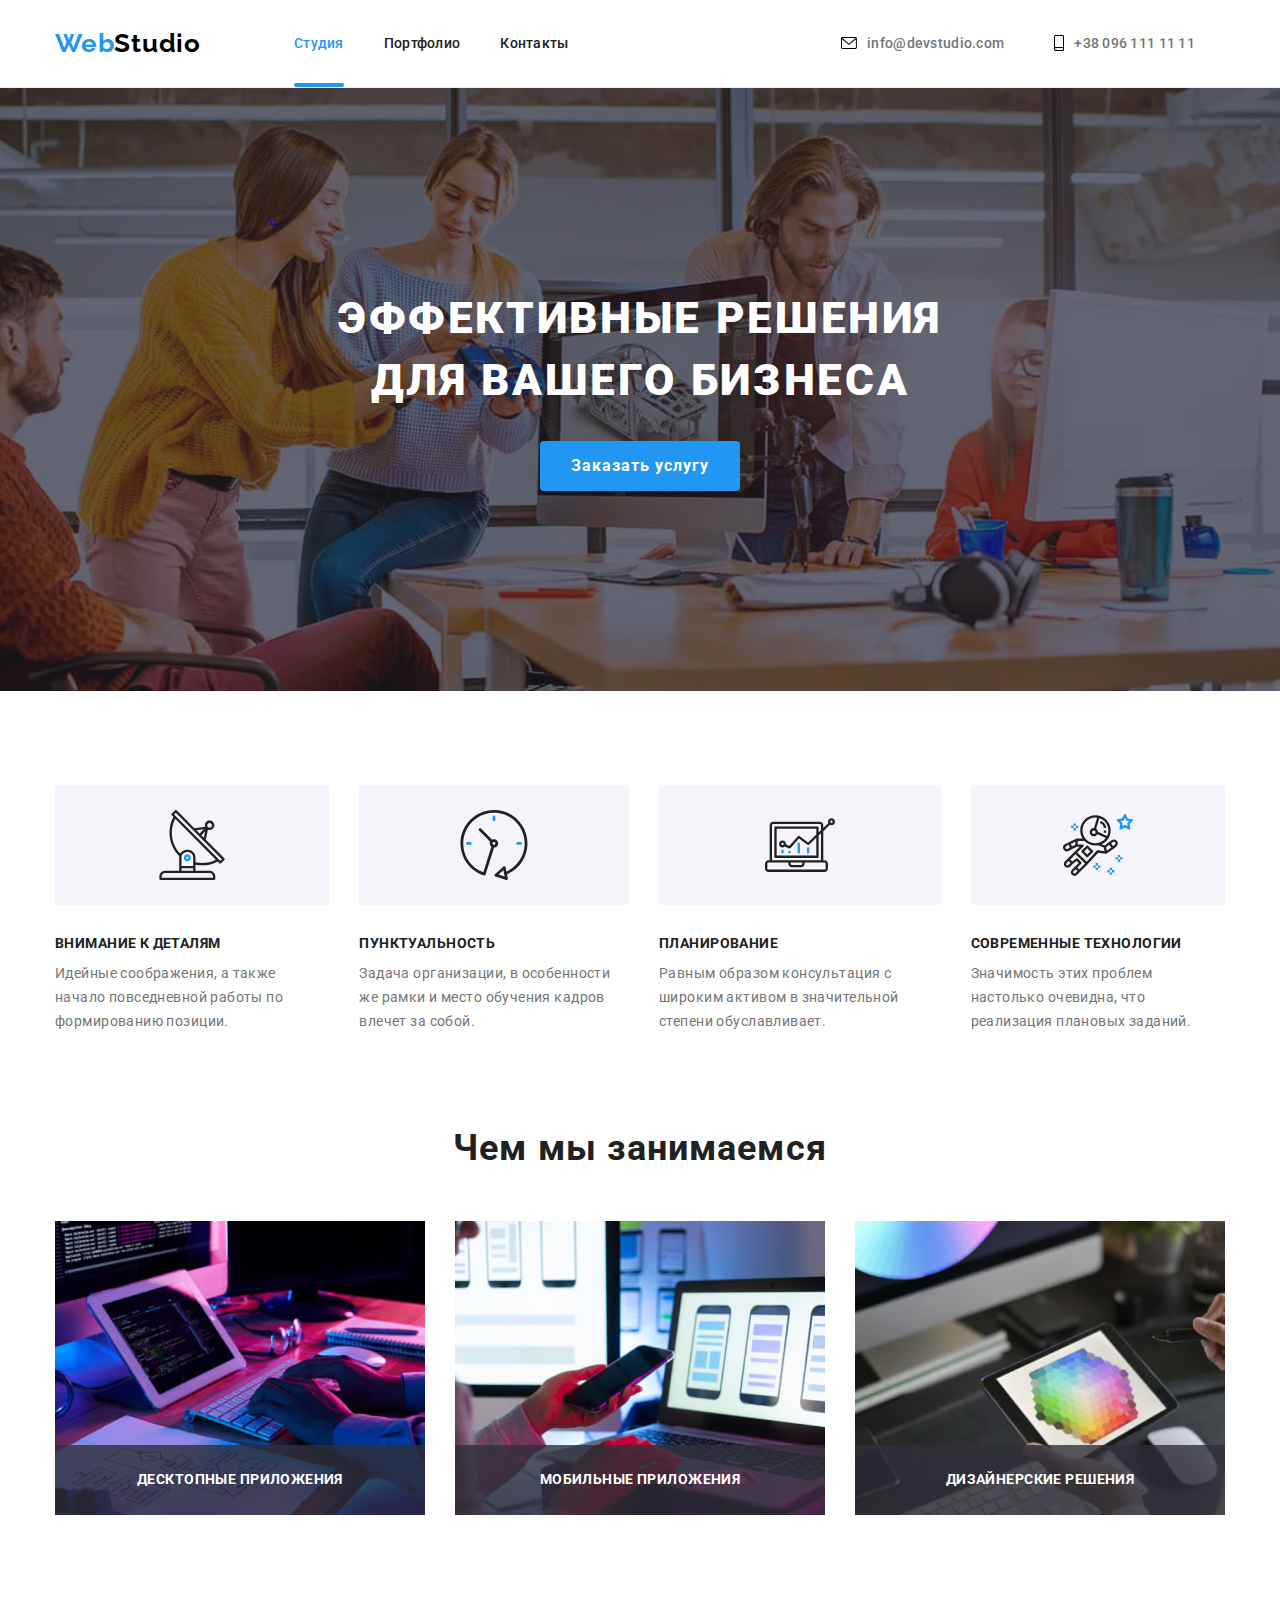
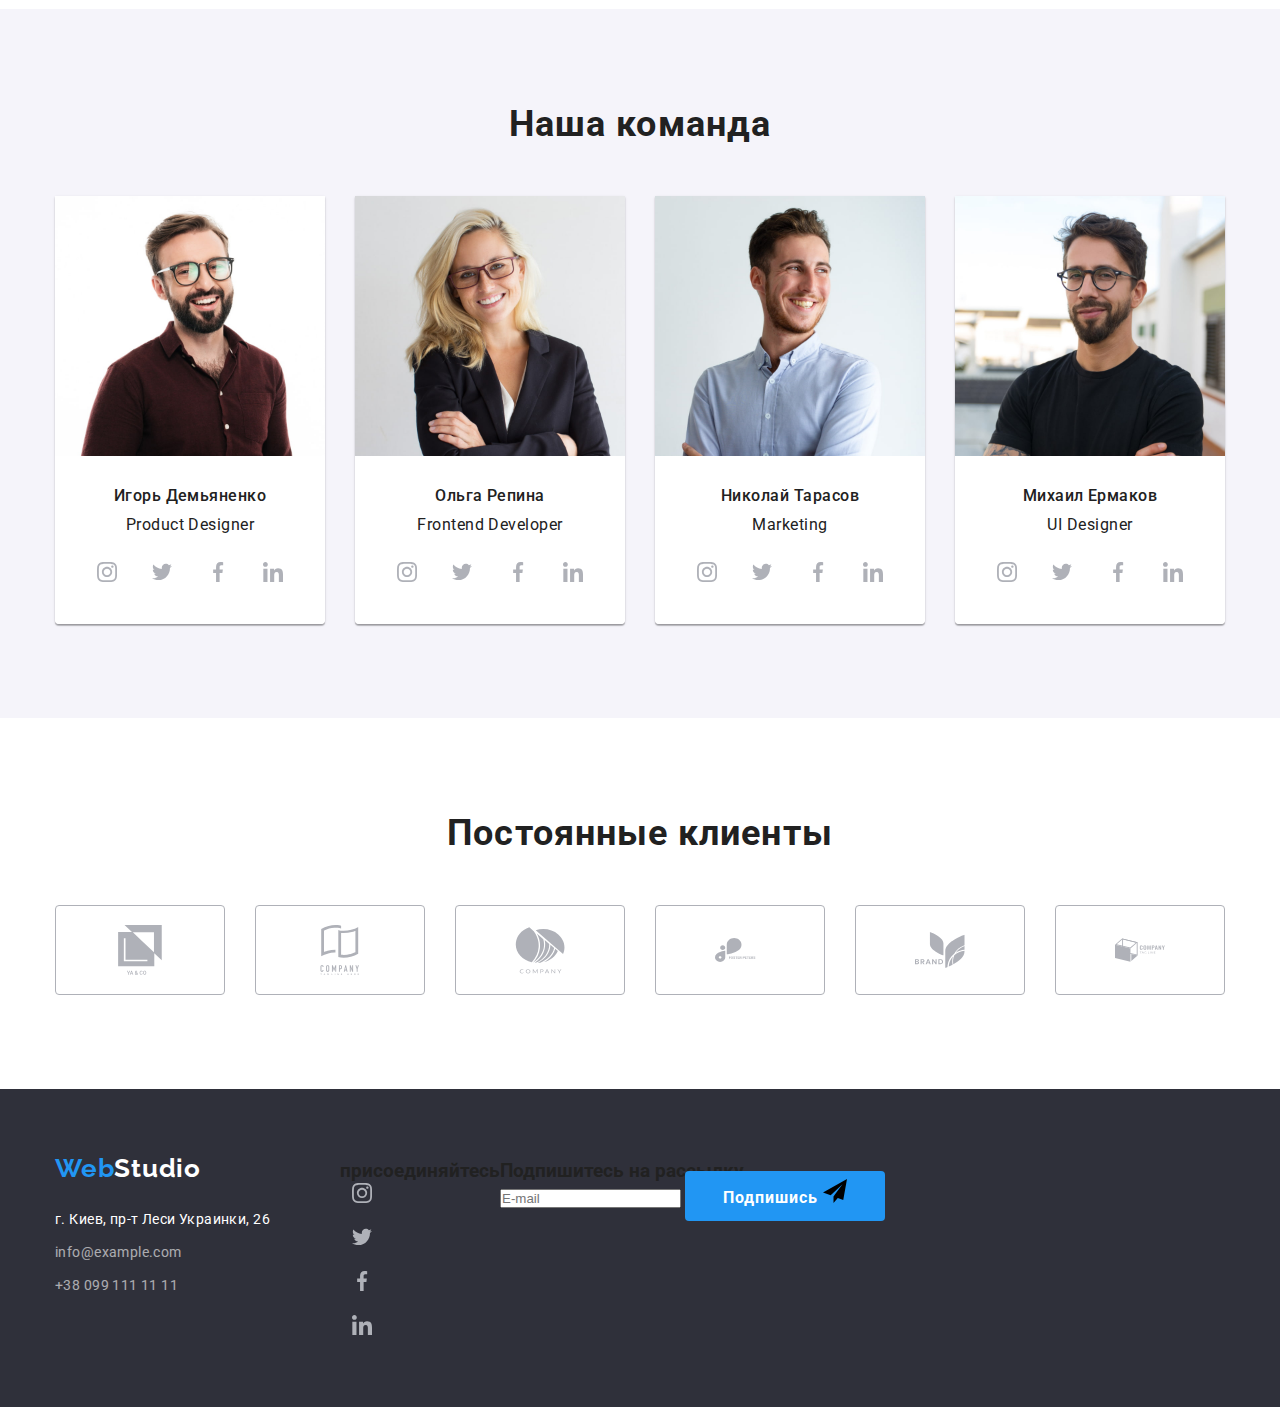
==== commit 9cdeaa8a: "рефакторинг стилей для footer контактов" ====
--- a/index.html
+++ b/index.html
@@ -429,20 +429,22 @@
     </main>
 
     <!-- section footer -->
-    <footer class="section footer">
+    <footer class="footer section">
         <section class="container">
-            <div class="footer-wrapper">
+            <div class="footer__wrapper">
                 <div class="nav-block">
-                    <a href="./index.html" class="logo-footer">Web<span>Studio</span> </a>
+                    <a class="footer__logo" href="./index.html">
+                        Web<span>Studio</span>
+                    </a>
             
-                    <address class="footer-address">
-                        <a class="footer-address-loc footer-contact link" href="https://www.google.com/maps/place/%D0%B1%D1%83%D0%BB.+%D0%9B%D0%B5%D1%81%D0%B8+%D0%A3%D0%BA%D1%80%D0%B0%D0%B8%D0%BD%D0%BA%D0%B8,+26,+%D0%9A%D0%B8%D0%B5%D0%B2,+%D0%A3%D0%BA%D1%80%D0%B0%D0%B8%D0%BD%D0%B0,+02000/@50.4265807,30.5383858,17z/data=!3m1!4b1!4m5!3m4!1s0x40d4cf0e033ecbe9:0x57a4dffefec77da0!8m2!3d50.4265807!4d30.5383858" target="_blank"  rel="noopener noreferrer" aria-label="our location link">г. Киев, пр-т Леси Украинки, 26</a>
-                        <a class="footer-contact link mail" href="mailto:info@example.com" aria-label="out email link">info@example.com</a>
-                        <a class="footer-contact link phone" href="tel:+380991111111" aria-label="our number link">+38 099 111 11 11</a>
+                    <address class="footer__address">
+                        <a class="footer__address--loc footer__contact link" href="https://www.google.com/maps/place/%D0%B1%D1%83%D0%BB.+%D0%9B%D0%B5%D1%81%D0%B8+%D0%A3%D0%BA%D1%80%D0%B0%D0%B8%D0%BD%D0%BA%D0%B8,+26,+%D0%9A%D0%B8%D0%B5%D0%B2,+%D0%A3%D0%BA%D1%80%D0%B0%D0%B8%D0%BD%D0%B0,+02000/@50.4265807,30.5383858,17z/data=!3m1!4b1!4m5!3m4!1s0x40d4cf0e033ecbe9:0x57a4dffefec77da0!8m2!3d50.4265807!4d30.5383858" target="_blank"  rel="noopener noreferrer" aria-label="our location link">г. Киев, пр-т Леси Украинки, 26</a>
+                        <a class="footer__contact link mail" href="mailto:info@example.com" aria-label="out email link">info@example.com</a>
+                        <a class="footer__contact link phone" href="tel:+380991111111" aria-label="our number link">+38 099 111 11 11</a>
                     </address>
                 </div>
-                <div class="join-block">
-                    <h3 class="footer-title">присоединяйтесь</h2>
+                <div class="join">
+                    <h3 class="join__title">присоединяйтесь</h2>
                     <ul class="footer-contacts-list">
                         <li class="footer-contacts-item">
                             <a class="team__contacts--link footer-contact-link" href="#" aria-label="instagram">
--- a/css/style.css
+++ b/css/style.css
@@ -150,80 +150,10 @@
 /* #endregion */
 
 /* #region Footer */
-.footer {
-  padding: 60px 0 60px 0;
-
-  background-color: #2f303a;
-}
-
-.logo-footer {
-  text-decoration: none;
-  font-size: 26px;
-  font-weight: 700;
-
-  letter-spacing: 0.03em;
-  line-height: 1.5;
-
-  color: var(--btn-active);
-  font-family: "Raleway", sans-serif;
-}
-
-.logo-footer > span {
-  color: var(--white);
-}
-
-.footer-address {
-  margin: 20px 70px 0 0;
-  line-height: 1.7;
-  display: flex;
-  flex-direction: column;
-}
-
-.footer-address a {
-  line-height: 1.71;
-  letter-spacing: 0.03em;
-}
-
-.footer-contact {
-  color: var(--white);
-  font-size: 14px;
-  font-style: normal;
-
-  transition: color var(--timing-function);
-}
-
-.footer-contact:not(:last-child) {
-  margin-bottom: 9px;
-}
-
-.footer-contact:hover,
-.footer-contact:focus {
-  color: var(--btn-active);
-}
-
-.mail,
-.phone,
-.location {
-  opacity: 0.6;
-}
-
-.footer-address-loc a {
-  text-decoration: none;
-  color: var(--white);
-}
-
-.footer-address-loc a:hover {
-  color: var(--btn-active);
-}
 
 /* join block */
 
-.footer-wrapper {
-  display: flex;
-  align-items: baseline;
-}
-
-.footer-title {
+.join__title {
   color: var(--white);
   text-transform: uppercase;
   font-weight: 700;
--- a/css/main.min.css
+++ b/css/main.min.css
@@ -1,2 +1,2 @@
-html{-webkit-box-sizing:border-box;box-sizing:border-box;line-height:0}*,*::before,*::after{-webkit-box-sizing:inherit;box-sizing:inherit;padding:0;margin:0}body{font-family:"Roboto", "sans-serif";color:#212121}ul{list-style:none;margin:0}h1,h2,h3,h4,h5,h6,p{margin:0}.link,.nav__link{text-decoration:none;list-style:none;color:#212121;font-size:14px;line-height:1.2;letter-spacing:0.02em}.active::after{content:"";display:block;position:absolute;bottom:0;left:0;width:100%;height:4px;background-color:#2196f3;border-radius:2px}.active{color:#2196f3}.container{width:1200px;margin:0 auto;padding-right:15px;padding-left:15px}.btn{padding:0 30px;width:200px;height:50px;font-weight:700;font-size:16px;line-height:1.9;border-radius:4px;border:none;font-family:inherit;letter-spacing:0.06em;background-color:#2196f3;color:#fff}.btn:hover,.btn:focus{cursor:pointer}.hide--title{position:absolute;width:1px;height:1px;margin:-1px;border:0;padding:0;white-space:nowrap;-webkit-clip-path:inset(100%);clip-path:inset(100%);clip:rect(0 0 0 0);overflow:hidden}.space-inside{padding:94px 0}.title{text-align:center;font-size:36px;line-height:1.2;font-weight:700;letter-spacing:0.03em;color:var(--black)}.header{border-bottom:1px solid #ececec;padding:24px 0}.header__nav{-webkit-box-align:center;-ms-flex-align:center;align-items:center;display:-webkit-box;display:-ms-flexbox;display:flex}.header__logo{margin-right:93px;text-decoration:none;font-size:26px;font-weight:700;font-family:"Raleway", sans-serif;color:#2196f3;line-height:1.5;letter-spacing:0.03em}.header__logo--span{color:#000}.nav{-webkit-box-align:center;-ms-flex-align:center;align-items:center;display:-webkit-box;display:-ms-flexbox;display:flex;margin:0;padding:0}.nav__item:not(:last-child){margin-right:40px}.nav__link{position:relative;padding-top:36px;padding-bottom:36px;font-weight:500;-webkit-transition:color 250ms cubic-bezier(0.4, 0, 0.2, 1);transition:color 250ms cubic-bezier(0.4, 0, 0.2, 1)}.nav__icon:hover,.nav__icon:focus,.nav__link:hover,.nav__link:focus{cursor:pointer;color:#2196f3;fill:#2196f3}.auth{display:-webkit-box;display:-ms-flexbox;display:flex;margin:0 0 0 auto;list-style:none;-webkit-box-align:center;-ms-flex-align:center;align-items:center}.auth__link+.link{margin-right:30px;padding-left:50px}.auth__icon{display:-webkit-box;display:-ms-flexbox;display:flex;-webkit-box-align:center;-ms-flex-align:center;align-items:center;letter-spacing:0.02em;font-weight:500;color:#757575;text-decoration:none;-webkit-transition:color 250ms cubic-bezier(0.4, 0, 0.2, 1),fill 250ms cubic-bezier(0.4, 0, 0.2, 1);transition:color 250ms cubic-bezier(0.4, 0, 0.2, 1),fill 250ms cubic-bezier(0.4, 0, 0.2, 1)}.auth__icon:hover,.auth__icon:focus,.auth__link:hover,.auth__link:focus{cursor:pointer;color:#2196f3;fill:#2196f3}.auth__mail--icon,.auth__phone--icon{margin:0 10px 0 0}.hero{padding:200px 0 200px 0;text-align:center;color:#fff}.hero__title{text-transform:uppercase;letter-spacing:0.06em;font-weight:900;font-size:44px;line-height:1.4;width:696px;margin:0 auto 30px auto}.overlay{background-image:-webkit-gradient(linear, left top, right top, from(rgba(47,48,58,0.4)), to(rgba(47,48,58,0.4))),url("../images/header/headerBG.jpg");background-image:linear-gradient(to right, rgba(47,48,58,0.4), rgba(47,48,58,0.4)),url("../images/header/headerBG.jpg");background-repeat:no-repeat;min-height:600px;max-width:1600px;margin-left:auto;margin-right:auto;background-size:cover;background-position:center;background-repeat:no-repeat}.backdrop{position:fixed;display:-webkit-box;display:-ms-flexbox;display:flex;-webkit-box-pack:center;-ms-flex-pack:center;justify-content:center;top:0;left:0;width:100%;height:100%;background-color:rgba(39,39,39,0.5);-webkit-transition:opacity 250ms cubic-bezier(0.4, 0, 0.2, 1);transition:opacity 250ms cubic-bezier(0.4, 0, 0.2, 1)}.backdrop.is-hidden{visibility:hidden;opacity:0;pointer-events:none}.form{display:-webkit-box;display:-ms-flexbox;display:flex;-webkit-box-orient:vertical;-webkit-box-direction:normal;-ms-flex-direction:column;flex-direction:column;margin:0 auto;width:528px;padding:40px;position:absolute;top:50%;left:50%;-webkit-transform:translate(-50%, -50%);transform:translate(-50%, -50%);text-align:left;background-color:#fff;-webkit-box-shadow:0px 1px 3px rgba(0,0,0,0.12),0px 1px 1px rgba(0,0,0,0.14),0px 2px 1px rgba(0,0,0,0.2);box-shadow:0px 1px 3px rgba(0,0,0,0.12),0px 1px 1px rgba(0,0,0,0.14),0px 2px 1px rgba(0,0,0,0.2);border-radius:4px;color:#000}.form__descr{margin:0 0 12px 0;font-weight:700;font-size:20px;line-height:1.2;letter-spacing:0.03em;color:#212121}.form__field{position:relative;display:-webkit-box;display:-ms-flexbox;display:flex;-webkit-box-orient:vertical;-webkit-box-direction:normal;-ms-flex-direction:column;flex-direction:column;margin:0 0 10px 0}.form .icon__form{position:absolute;left:15px;bottom:15px;-webkit-transition:fill 250ms cubic-bezier(0.4, 0, 0.2, 1);transition:fill 250ms cubic-bezier(0.4, 0, 0.2, 1)}.form__label{line-height:1.2;font-size:12px;letter-spacing:0.01em;color:#757575}.form__label:not(:last-child){margin:0 0 4px 0}.form__input{margin:0;padding:11px 12px 11px 42px;outline:1px solid rgba(33,33,33,0.2);border-radius:4px;border:none;-webkit-transition:outline 250ms cubic-bezier(0.4, 0, 0.2, 1);transition:outline 250ms cubic-bezier(0.4, 0, 0.2, 1)}.form__input:hover,.form__input:focus{cursor:pointer;outline:1px solid #2196f3}.form__input:focus ~ .icon__form,.form__input:hover ~ .icon__form{fill:#2196f3}.form .comment{margin:0 0 20px 0}.form__textarea{padding:12px 16px;height:120px;line-height:1.2;letter-spacing:0.01em;resize:none;outline:1px solid rgba(33,33,33,0.2);border-radius:4px;border:none;-webkit-transition:outline 250ms cubic-bezier(0.4, 0, 0.2, 1);transition:outline 250ms cubic-bezier(0.4, 0, 0.2, 1)}.form__textarea:hover,.form__form-textarea:focus{outline:1px solid #2196f3}.form__textarea::-webkit-input-placeholder{font-size:12px;line-height:1.2;letter-spacing:0.01em;color:rgba(117,117,117,0.5)}.form__textarea:-ms-input-placeholder{font-size:12px;line-height:1.2;letter-spacing:0.01em;color:rgba(117,117,117,0.5)}.form__textarea::-ms-input-placeholder{font-size:12px;line-height:1.2;letter-spacing:0.01em;color:rgba(117,117,117,0.5)}.form__textarea::placeholder{font-size:12px;line-height:1.2;letter-spacing:0.01em;color:rgba(117,117,117,0.5)}.form__submit{margin:0 auto;-webkit-box-shadow:0px 1px 3px rgba(0,0,0,0.12),0px 1px 1px rgba(0,0,0,0.14),0px 2px 1px rgba(0,0,0,0.2);box-shadow:0px 1px 3px rgba(0,0,0,0.12),0px 1px 1px rgba(0,0,0,0.14),0px 2px 1px rgba(0,0,0,0.2)}.form__btn--close{position:absolute;width:30px;height:30px;font-size:18px;top:8px;right:8px;border:1px solid rgba(0,0,0,0.1);border-radius:50%;background-color:transparent;-webkit-transition:fill 250ms cubic-bezier(0.4, 0, 0.2, 1);transition:fill 250ms cubic-bezier(0.4, 0, 0.2, 1)}.form__btn--close:hover,.form__btn--close:focus{cursor:pointer;fill:#2196f3}.checkbox{padding:0 0 0 1.2em;display:-webkit-box;display:-ms-flexbox;display:flex;text-align:center;-webkit-box-orient:horizontal;-webkit-box-direction:normal;-ms-flex-direction:row;flex-direction:row;margin:0 auto 30px auto}.checkbox__check{-webkit-appearance:none;-moz-appearance:none;appearance:none}.checkbox__check:hover+.checkbox__span,.checkbox__check:focus+.checkbox__span,.checkbox__span:hover,.checkbox__span:focus{background-image:url(../images/check/checkHover.svg)}.checkbox__span{position:absolute;top:50%;-webkit-transform:translateY(-50%);transform:translateY(-50%);margin:0 8px 0 0;margin:0 0 0 -1.2em;width:1em;height:1em;background-image:url(../images/check/check.svg);background-color:#fff}.checkbox__check:checked+.checkbox__span{background-image:url(../images/check/checked.svg)}.checkbox .agreement{margin:0 0 0 8px;font-size:14px;line-height:1.71;letter-spacing:0.03em}.checkbox .agreement:hover{cursor:pointer}.checkbox .agreement-terms{color:#2196f3}.benefits__list{display:-webkit-box;display:-ms-flexbox;display:flex;-webkit-box-pack:justify;-ms-flex-pack:justify;justify-content:space-between;padding:0}.benefits__item:not(:last-child){margin-right:30px}.benefits__icon--wrapper{display:-webkit-box;display:-ms-flexbox;display:flex;-webkit-box-pack:center;-ms-flex-pack:center;justify-content:center;-webkit-box-align:center;-ms-flex-align:center;align-items:center;text-align:center;height:120px;margin-bottom:30px;border-radius:4px;background-color:#f5f4fa}.benefits .icon{width:70px;height:70px}.benefits__title{margin:0 0 10px 0;font-size:14px;line-height:1.2;font-weight:700;letter-spacing:0.03em;text-transform:uppercase;color:#212121}.benefits__descr{font-size:14px;line-height:1.7;color:#757575;letter-spacing:0.03em}.activity{padding-bottom:94px}.activity__list{margin:50px auto 0 auto;display:-webkit-box;display:-ms-flexbox;display:flex;-webkit-box-pack:justify;-ms-flex-pack:justify;justify-content:space-between;padding:0}.activity__item{width:370px;position:relative;z-index:-1}.activity__item:not(:last-child){margin-right:30px}.activity__image{display:block}.activity__label{position:absolute;bottom:0;width:100%;min-height:70px;background-color:rgba(47,48,58,0.8);color:#fff;display:-webkit-box;display:-ms-flexbox;display:flex;-webkit-box-pack:center;-ms-flex-pack:center;justify-content:center;-webkit-box-align:center;-ms-flex-align:center;align-items:center;font-weight:700;line-height:1.2;letter-spacing:0.03em;text-transform:uppercase}.team{background-color:#f5f4fa}.team__list{display:-webkit-box;display:-ms-flexbox;display:flex;-webkit-box-pack:justify;-ms-flex-pack:justify;justify-content:space-between;padding:0;margin:50px 0 0 0}.team__card{-webkit-box-shadow:0px 1px 3px rgba(0,0,0,0.12),0px 1px 1px rgba(0,0,0,0.14),0px 2px 1px rgba(0,0,0,0.2);box-shadow:0px 1px 3px rgba(0,0,0,0.12),0px 1px 1px rgba(0,0,0,0.14),0px 2px 1px rgba(0,0,0,0.2);border-radius:0 0 4px 4px;list-style:none}.team__card>img{display:block}.team__card--wrapper{padding:30px;border-radius:0 0 4px 4px;text-align:center;background-color:#fff}.team__member{margin:0 0 10px 0;font-weight:500;font-size:16px;line-height:1.2;letter-spacing:0.03em;color:#212121}.team__member--descr{font-weight:400;font-size:16px;line-height:1.2;margin-bottom:16px;letter-spacing:0.03em}.team__contacts--list{display:-webkit-box;display:-ms-flexbox;display:flex;-webkit-box-pack:justify;-ms-flex-pack:justify;justify-content:space-between;-webkit-padding-start:0px;padding-inline-start:0px}.team__contacts--link{display:block;padding:12px;background-color:transparent;border-radius:50%;fill:#afb1b8;-webkit-transition:fill 250ms cubic-bezier(0.4, 0, 0.2, 1),background-color 250ms cubic-bezier(0.4, 0, 0.2, 1);transition:fill 250ms cubic-bezier(0.4, 0, 0.2, 1),background-color 250ms cubic-bezier(0.4, 0, 0.2, 1)}.team__social--link{width:20px;height:20px;display:block}.team__contacts--link:hover,.team__contacts--link:focus{cursor:pointer;fill:#fff;background-color:#2196f3}.client__list{display:-webkit-box;display:-ms-flexbox;display:flex;-webkit-box-pack:justify;-ms-flex-pack:justify;justify-content:space-between;padding:0;margin:50px 0 0 0}.client__link{display:-webkit-box;display:-ms-flexbox;display:flex;-webkit-box-pack:center;-ms-flex-pack:center;justify-content:center;-webkit-box-align:center;-ms-flex-align:center;align-items:center;width:170px;min-height:90px;border-radius:4px;fill:#afb1b8;border:1px solid #afb1b8;-webkit-transition:fill 250ms cubic-bezier(0.4, 0, 0.2, 1),border 250ms cubic-bezier(0.4, 0, 0.2, 1);transition:fill 250ms cubic-bezier(0.4, 0, 0.2, 1),border 250ms cubic-bezier(0.4, 0, 0.2, 1)}.client__link:hover,.client__link:focus{cursor:pointer;fill:#2196f3;border:1px solid #2196f3}.client .client-label{width:50px;height:50px}
+html{-webkit-box-sizing:border-box;box-sizing:border-box;line-height:0}*,*::before,*::after{-webkit-box-sizing:inherit;box-sizing:inherit;padding:0;margin:0}body{font-family:"Roboto", "sans-serif";color:#212121}ul{list-style:none;margin:0}h1,h2,h3,h4,h5,h6,p{margin:0}.link,.nav__link{text-decoration:none;list-style:none;color:#212121;font-size:14px;line-height:1.2;letter-spacing:0.02em}.active::after{content:"";display:block;position:absolute;bottom:0;left:0;width:100%;height:4px;background-color:#2196f3;border-radius:2px}.active{color:#2196f3}.container{width:1200px;margin:0 auto;padding-right:15px;padding-left:15px}.btn{padding:0 30px;width:200px;height:50px;font-weight:700;font-size:16px;line-height:1.9;border-radius:4px;border:none;font-family:inherit;letter-spacing:0.06em;background-color:#2196f3;color:#fff}.btn:hover,.btn:focus{cursor:pointer}.hide--title{position:absolute;width:1px;height:1px;margin:-1px;border:0;padding:0;white-space:nowrap;-webkit-clip-path:inset(100%);clip-path:inset(100%);clip:rect(0 0 0 0);overflow:hidden}.space-inside{padding:94px 0}.title{text-align:center;font-size:36px;line-height:1.2;font-weight:700;letter-spacing:0.03em;color:var(--black)}.header{border-bottom:1px solid #ececec;padding:24px 0}.header__nav{-webkit-box-align:center;-ms-flex-align:center;align-items:center;display:-webkit-box;display:-ms-flexbox;display:flex}.header__logo{margin-right:93px;text-decoration:none;font-size:26px;font-weight:700;font-family:"Raleway", sans-serif;color:#2196f3;line-height:1.5;letter-spacing:0.03em}.header__logo--span{color:#000}.nav{-webkit-box-align:center;-ms-flex-align:center;align-items:center;display:-webkit-box;display:-ms-flexbox;display:flex;margin:0;padding:0}.nav__item:not(:last-child){margin-right:40px}.nav__link{position:relative;padding-top:36px;padding-bottom:36px;font-weight:500;-webkit-transition:color 250ms cubic-bezier(0.4, 0, 0.2, 1);transition:color 250ms cubic-bezier(0.4, 0, 0.2, 1)}.nav__icon:hover,.nav__icon:focus,.nav__link:hover,.nav__link:focus{cursor:pointer;color:#2196f3;fill:#2196f3}.auth{display:-webkit-box;display:-ms-flexbox;display:flex;margin:0 0 0 auto;list-style:none;-webkit-box-align:center;-ms-flex-align:center;align-items:center}.auth__link+.link{margin-right:30px;padding-left:50px}.auth__icon{display:-webkit-box;display:-ms-flexbox;display:flex;-webkit-box-align:center;-ms-flex-align:center;align-items:center;letter-spacing:0.02em;font-weight:500;color:#757575;text-decoration:none;-webkit-transition:color 250ms cubic-bezier(0.4, 0, 0.2, 1),fill 250ms cubic-bezier(0.4, 0, 0.2, 1);transition:color 250ms cubic-bezier(0.4, 0, 0.2, 1),fill 250ms cubic-bezier(0.4, 0, 0.2, 1)}.auth__icon:hover,.auth__icon:focus,.auth__link:hover,.auth__link:focus{cursor:pointer;color:#2196f3;fill:#2196f3}.auth__mail--icon,.auth__phone--icon{margin:0 10px 0 0}.hero{padding:200px 0 200px 0;text-align:center;color:#fff}.hero__title{text-transform:uppercase;letter-spacing:0.06em;font-weight:900;font-size:44px;line-height:1.4;width:696px;margin:0 auto 30px auto}.overlay{background-image:-webkit-gradient(linear, left top, right top, from(rgba(47,48,58,0.4)), to(rgba(47,48,58,0.4))),url("../images/header/headerBG.jpg");background-image:linear-gradient(to right, rgba(47,48,58,0.4), rgba(47,48,58,0.4)),url("../images/header/headerBG.jpg");background-repeat:no-repeat;min-height:600px;max-width:1600px;margin-left:auto;margin-right:auto;background-size:cover;background-position:center;background-repeat:no-repeat}.backdrop{position:fixed;display:-webkit-box;display:-ms-flexbox;display:flex;-webkit-box-pack:center;-ms-flex-pack:center;justify-content:center;top:0;left:0;width:100%;height:100%;background-color:rgba(39,39,39,0.5);-webkit-transition:opacity 250ms cubic-bezier(0.4, 0, 0.2, 1);transition:opacity 250ms cubic-bezier(0.4, 0, 0.2, 1)}.backdrop.is-hidden{visibility:hidden;opacity:0;pointer-events:none}.form{display:-webkit-box;display:-ms-flexbox;display:flex;-webkit-box-orient:vertical;-webkit-box-direction:normal;-ms-flex-direction:column;flex-direction:column;margin:0 auto;width:528px;padding:40px;position:absolute;top:50%;left:50%;-webkit-transform:translate(-50%, -50%);transform:translate(-50%, -50%);text-align:left;background-color:#fff;-webkit-box-shadow:0px 1px 3px rgba(0,0,0,0.12),0px 1px 1px rgba(0,0,0,0.14),0px 2px 1px rgba(0,0,0,0.2);box-shadow:0px 1px 3px rgba(0,0,0,0.12),0px 1px 1px rgba(0,0,0,0.14),0px 2px 1px rgba(0,0,0,0.2);border-radius:4px;color:#000}.form__descr{margin:0 0 12px 0;font-weight:700;font-size:20px;line-height:1.2;letter-spacing:0.03em;color:#212121}.form__field{position:relative;display:-webkit-box;display:-ms-flexbox;display:flex;-webkit-box-orient:vertical;-webkit-box-direction:normal;-ms-flex-direction:column;flex-direction:column;margin:0 0 10px 0}.form .icon__form{position:absolute;left:15px;bottom:15px;-webkit-transition:fill 250ms cubic-bezier(0.4, 0, 0.2, 1);transition:fill 250ms cubic-bezier(0.4, 0, 0.2, 1)}.form__label{line-height:1.2;font-size:12px;letter-spacing:0.01em;color:#757575}.form__label:not(:last-child){margin:0 0 4px 0}.form__input{margin:0;padding:11px 12px 11px 42px;outline:1px solid rgba(33,33,33,0.2);border-radius:4px;border:none;-webkit-transition:outline 250ms cubic-bezier(0.4, 0, 0.2, 1);transition:outline 250ms cubic-bezier(0.4, 0, 0.2, 1)}.form__input:hover,.form__input:focus{cursor:pointer;outline:1px solid #2196f3}.form__input:focus ~ .icon__form,.form__input:hover ~ .icon__form{fill:#2196f3}.form .comment{margin:0 0 20px 0}.form__textarea{padding:12px 16px;height:120px;line-height:1.2;letter-spacing:0.01em;resize:none;outline:1px solid rgba(33,33,33,0.2);border-radius:4px;border:none;-webkit-transition:outline 250ms cubic-bezier(0.4, 0, 0.2, 1);transition:outline 250ms cubic-bezier(0.4, 0, 0.2, 1)}.form__textarea:hover,.form__form-textarea:focus{outline:1px solid #2196f3}.form__textarea::-webkit-input-placeholder{font-size:12px;line-height:1.2;letter-spacing:0.01em;color:rgba(117,117,117,0.5)}.form__textarea:-ms-input-placeholder{font-size:12px;line-height:1.2;letter-spacing:0.01em;color:rgba(117,117,117,0.5)}.form__textarea::-ms-input-placeholder{font-size:12px;line-height:1.2;letter-spacing:0.01em;color:rgba(117,117,117,0.5)}.form__textarea::placeholder{font-size:12px;line-height:1.2;letter-spacing:0.01em;color:rgba(117,117,117,0.5)}.form__submit{margin:0 auto;-webkit-box-shadow:0px 1px 3px rgba(0,0,0,0.12),0px 1px 1px rgba(0,0,0,0.14),0px 2px 1px rgba(0,0,0,0.2);box-shadow:0px 1px 3px rgba(0,0,0,0.12),0px 1px 1px rgba(0,0,0,0.14),0px 2px 1px rgba(0,0,0,0.2)}.form__btn--close{position:absolute;width:30px;height:30px;font-size:18px;top:8px;right:8px;border:1px solid rgba(0,0,0,0.1);border-radius:50%;background-color:transparent;-webkit-transition:fill 250ms cubic-bezier(0.4, 0, 0.2, 1);transition:fill 250ms cubic-bezier(0.4, 0, 0.2, 1)}.form__btn--close:hover,.form__btn--close:focus{cursor:pointer;fill:#2196f3}.checkbox{padding:0 0 0 1.2em;display:-webkit-box;display:-ms-flexbox;display:flex;text-align:center;-webkit-box-orient:horizontal;-webkit-box-direction:normal;-ms-flex-direction:row;flex-direction:row;margin:0 auto 30px auto}.checkbox__check{-webkit-appearance:none;-moz-appearance:none;appearance:none}.checkbox__check:hover+.checkbox__span,.checkbox__check:focus+.checkbox__span,.checkbox__span:hover,.checkbox__span:focus{background-image:url(../images/check/checkHover.svg)}.checkbox__span{position:absolute;top:50%;-webkit-transform:translateY(-50%);transform:translateY(-50%);margin:0 8px 0 0;margin:0 0 0 -1.2em;width:1em;height:1em;background-image:url(../images/check/check.svg);background-color:#fff}.checkbox__check:checked+.checkbox__span{background-image:url(../images/check/checked.svg)}.checkbox .agreement{margin:0 0 0 8px;font-size:14px;line-height:1.71;letter-spacing:0.03em}.checkbox .agreement:hover{cursor:pointer}.checkbox .agreement-terms{color:#2196f3}.benefits__list{display:-webkit-box;display:-ms-flexbox;display:flex;-webkit-box-pack:justify;-ms-flex-pack:justify;justify-content:space-between;padding:0}.benefits__item:not(:last-child){margin-right:30px}.benefits__icon--wrapper{display:-webkit-box;display:-ms-flexbox;display:flex;-webkit-box-pack:center;-ms-flex-pack:center;justify-content:center;-webkit-box-align:center;-ms-flex-align:center;align-items:center;text-align:center;height:120px;margin-bottom:30px;border-radius:4px;background-color:#f5f4fa}.benefits .icon{width:70px;height:70px}.benefits__title{margin:0 0 10px 0;font-size:14px;line-height:1.2;font-weight:700;letter-spacing:0.03em;text-transform:uppercase;color:#212121}.benefits__descr{font-size:14px;line-height:1.7;color:#757575;letter-spacing:0.03em}.activity{padding-bottom:94px}.activity__list{margin:50px auto 0 auto;display:-webkit-box;display:-ms-flexbox;display:flex;-webkit-box-pack:justify;-ms-flex-pack:justify;justify-content:space-between;padding:0}.activity__item{width:370px;position:relative;z-index:-1}.activity__item:not(:last-child){margin-right:30px}.activity__image{display:block}.activity__label{position:absolute;bottom:0;width:100%;min-height:70px;background-color:rgba(47,48,58,0.8);color:#fff;display:-webkit-box;display:-ms-flexbox;display:flex;-webkit-box-pack:center;-ms-flex-pack:center;justify-content:center;-webkit-box-align:center;-ms-flex-align:center;align-items:center;font-weight:700;line-height:1.2;letter-spacing:0.03em;text-transform:uppercase}.team{background-color:#f5f4fa}.team__list{display:-webkit-box;display:-ms-flexbox;display:flex;-webkit-box-pack:justify;-ms-flex-pack:justify;justify-content:space-between;padding:0;margin:50px 0 0 0}.team__card{-webkit-box-shadow:0px 1px 3px rgba(0,0,0,0.12),0px 1px 1px rgba(0,0,0,0.14),0px 2px 1px rgba(0,0,0,0.2);box-shadow:0px 1px 3px rgba(0,0,0,0.12),0px 1px 1px rgba(0,0,0,0.14),0px 2px 1px rgba(0,0,0,0.2);border-radius:0 0 4px 4px;list-style:none}.team__card>img{display:block}.team__card--wrapper{padding:30px;border-radius:0 0 4px 4px;text-align:center;background-color:#fff}.team__member{margin:0 0 10px 0;font-weight:500;font-size:16px;line-height:1.2;letter-spacing:0.03em;color:#212121}.team__member--descr{font-weight:400;font-size:16px;line-height:1.2;margin-bottom:16px;letter-spacing:0.03em}.team__contacts--list{display:-webkit-box;display:-ms-flexbox;display:flex;-webkit-box-pack:justify;-ms-flex-pack:justify;justify-content:space-between;-webkit-padding-start:0px;padding-inline-start:0px}.team__contacts--link{display:block;padding:12px;background-color:transparent;border-radius:50%;fill:#afb1b8;-webkit-transition:fill 250ms cubic-bezier(0.4, 0, 0.2, 1),background-color 250ms cubic-bezier(0.4, 0, 0.2, 1);transition:fill 250ms cubic-bezier(0.4, 0, 0.2, 1),background-color 250ms cubic-bezier(0.4, 0, 0.2, 1)}.team__social--link{width:20px;height:20px;display:block}.team__contacts--link:hover,.team__contacts--link:focus{cursor:pointer;fill:#fff;background-color:#2196f3}.client__list{display:-webkit-box;display:-ms-flexbox;display:flex;-webkit-box-pack:justify;-ms-flex-pack:justify;justify-content:space-between;padding:0;margin:50px 0 0 0}.client__link{display:-webkit-box;display:-ms-flexbox;display:flex;-webkit-box-pack:center;-ms-flex-pack:center;justify-content:center;-webkit-box-align:center;-ms-flex-align:center;align-items:center;width:170px;min-height:90px;border-radius:4px;fill:#afb1b8;border:1px solid #afb1b8;-webkit-transition:fill 250ms cubic-bezier(0.4, 0, 0.2, 1),border 250ms cubic-bezier(0.4, 0, 0.2, 1);transition:fill 250ms cubic-bezier(0.4, 0, 0.2, 1),border 250ms cubic-bezier(0.4, 0, 0.2, 1)}.client__link:hover,.client__link:focus{cursor:pointer;fill:#2196f3;border:1px solid #2196f3}.client .client-label{width:50px;height:50px}.footer{padding:60px 0 60px 0;background-color:#2f303a}.footer__wrapper{display:-webkit-box;display:-ms-flexbox;display:flex;-webkit-box-align:baseline;-ms-flex-align:baseline;align-items:baseline}.footer__logo{text-decoration:none;font-size:26px;font-weight:700;letter-spacing:0.03em;line-height:1.5;color:#2196f3;font-family:"Raleway", sans-serif}.footer__logo>span{color:#fff}.footer__address{margin:20px 70px 0 0;line-height:1.7;display:-webkit-box;display:-ms-flexbox;display:flex;-webkit-box-orient:vertical;-webkit-box-direction:normal;-ms-flex-direction:column;flex-direction:column}.footer__address a{line-height:1.71;letter-spacing:0.03em}.footer__contact{font-size:14px;font-style:normal;-webkit-transition:color 250ms cubic-bezier(0.4, 0, 0.2, 1);transition:color 250ms cubic-bezier(0.4, 0, 0.2, 1)}.footer__contact:not(:last-child){margin-bottom:9px}.footer__contact:hover,.footer__contact:focus{color:#2196f3}.footer .mail,.footer .phone,.footer .location{opacity:0.6}.footer__address a{text-decoration:none;color:#fff}.footer__address--loc a:hover,.footer__address--loc a:focus{color:#2196f3}
 /*# sourceMappingURL=main.min.css.map */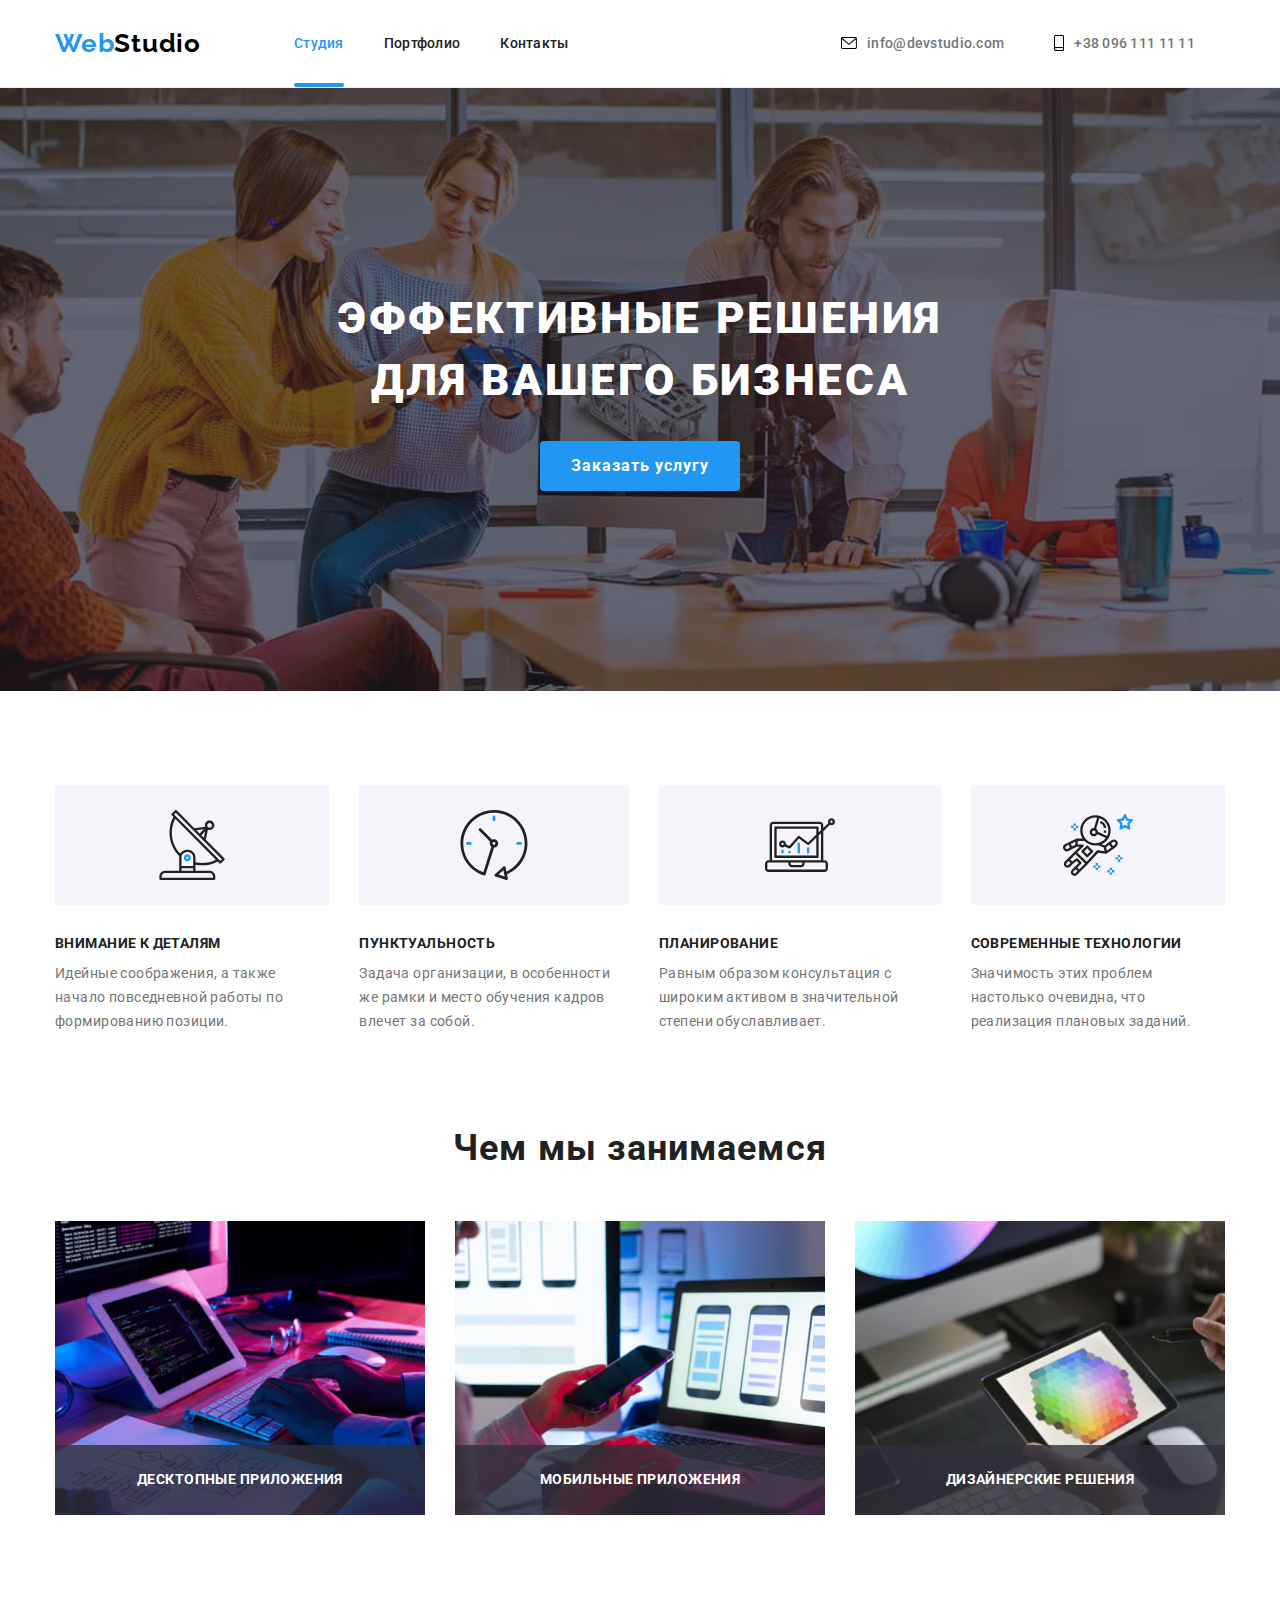
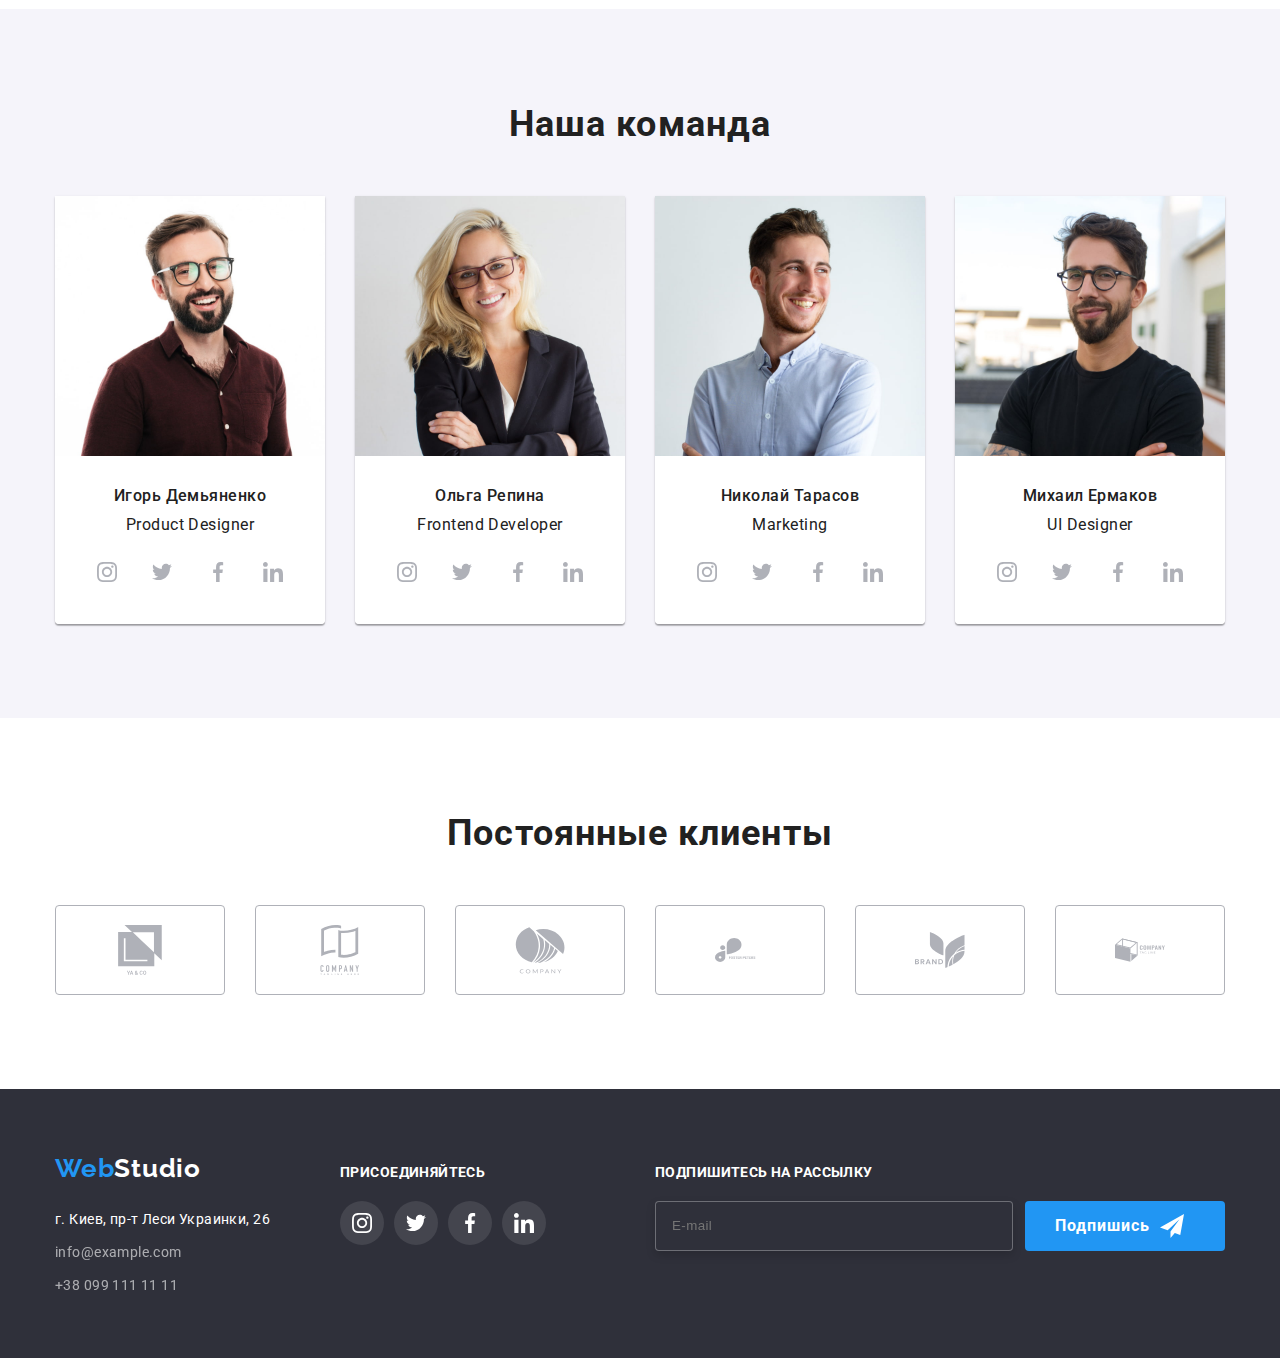
==== commit dc1d8af1: "рефакторинг footer секции" ====
--- a/index.html
+++ b/index.html
@@ -443,31 +443,32 @@
                         <a class="footer__contact link phone" href="tel:+380991111111" aria-label="our number link">+38 099 111 11 11</a>
                     </address>
                 </div>
+
                 <div class="join">
                     <h3 class="join__title">присоединяйтесь</h2>
-                    <ul class="footer-contacts-list">
-                        <li class="footer-contacts-item">
+                    <ul class="join__contacts--list">
+                        <li class="join__contacts--item">
                             <a class="team__contacts--link footer-contact-link" href="#" aria-label="instagram">
                                 <svg class="team__social--link">
                                     <use href="./images/icons.svg#icon-instagram"></use>
                                 </svg>
                             </a>
                         </li>                                    
-                        <li class="footer-contacts-item">
+                        <li class="join__contacts--item">
                             <a class="team__contacts--link footer-contact-link" href="#" aria-label="twitter">
                                 <svg class="team__social--link">
                                     <use href="./images/icons.svg#icon-twitter"></use>
                                 </svg>
                             </a>
                         </li>
-                        <li class="footer-contacts-item">
+                        <li class="join__contacts--item">
                             <a class="team__contacts--link footer-contact-link" href="#" aria-label="facebook">
                                 <svg class="team__social--link">
                                     <use href="./images/icons.svg#icon-facebook"></use>
                                 </svg>
                             </a>
                         </li>                                    
-                        <li class="footer-contacts-item">
+                        <li class="join__contacts--item">
                             <a class="team__contacts--link footer-contact-link" href="#" aria-label="linkedin">
                                 <svg class="team__social--link">
                                     <use href="./images/icons.svg#icon-linkedin"></use>
@@ -479,14 +480,14 @@
 
                 <!-- subscribe -->
                 <div class="subscribe">
-                    <h3 class="footer-title">Подпишитесь на рассылку</h2>
-                    <form action="form-subscribe">
-                        <div class="form-block">
-                            <input class="input-subscribe" type="email" name="email" id="email" placeholder="E-mail">
-                            <label class="input-label" for="email">
-                                <button class="sub-btn btn" type="submit">
+                    <h3 class="subscribe__title">Подпишитесь на рассылку</h2>
+                    <form action="subscribe__form--subscribe">
+                        <div class="subscribe__form--block">
+                            <input class="subscribe__input" type="email" name="email" id="email" placeholder="E-mail">
+                            <label class="subscribe__input--label" for="email">
+                                <button class="subscribe__btn btn" type="submit">
                                     Подпишись
-                                    <svg class="icon-subscribe" width="24" height="24">
+                                    <svg class="subscribe__icon--subscribe" width="24" height="24">
                                         <use href="./images/icons.svg#icon-send"></use>
                                     </svg>
                                 </button>
--- a/css/style.css
+++ b/css/style.css
@@ -148,71 +148,3 @@
 }
 
 /* #endregion */
-
-/* #region Footer */
-
-/* join block */
-
-.join__title {
-  color: var(--white);
-  text-transform: uppercase;
-  font-weight: 700;
-  /* margin-top: 8px;*/
-  margin-bottom: 20px;
-  font-size: 14px;
-  line-height: 1.2;
-  letter-spacing: 0.03em;
-}
-
-.footer-contacts-list {
-  display: flex;
-  padding: 0;
-}
-
-.footer-contacts-item:not(:last-child) {
-  margin-right: 10px;
-}
-
-.footer-contact-link {
-  fill: var(--white);
-  background: rgba(255, 255, 255, 0.1);
-}
-
-/* subscribe */
-.subscribe {
-  margin: 0 0 0 auto;
-}
-
-.form-block {
-  display: flex;
-}
-
-.input-subscribe {
-  padding: 0 0 0 16px;
-  margin: 0 12px 0 0;
-  width: 358px;
-  min-height: 50px;
-
-  line-height: 1.4;
-
-  letter-spacing: 0.03em;
-
-  color: rgba(255, 255, 255, 0.6);
-  background-color: #2f303a;
-
-  border: 1px solid rgba(255, 255, 255, 0.3);
-  filter: drop-shadow(0px 4px 4px rgba(0, 0, 0, 0.15));
-  border-radius: 4px;
-}
-
-.icon-subscribe {
-  margin: 0 0 0 10px;
-  fill: #fff;
-}
-
-.sub-btn {
-  display: flex;
-  align-items: center;
-  /* padding: 0 30px; */
-}
-/* #endregion Footer */
--- a/css/main.min.css
+++ b/css/main.min.css
@@ -1,2 +1,2 @@
-html{-webkit-box-sizing:border-box;box-sizing:border-box;line-height:0}*,*::before,*::after{-webkit-box-sizing:inherit;box-sizing:inherit;padding:0;margin:0}body{font-family:"Roboto", "sans-serif";color:#212121}ul{list-style:none;margin:0}h1,h2,h3,h4,h5,h6,p{margin:0}.link,.nav__link{text-decoration:none;list-style:none;color:#212121;font-size:14px;line-height:1.2;letter-spacing:0.02em}.active::after{content:"";display:block;position:absolute;bottom:0;left:0;width:100%;height:4px;background-color:#2196f3;border-radius:2px}.active{color:#2196f3}.container{width:1200px;margin:0 auto;padding-right:15px;padding-left:15px}.btn{padding:0 30px;width:200px;height:50px;font-weight:700;font-size:16px;line-height:1.9;border-radius:4px;border:none;font-family:inherit;letter-spacing:0.06em;background-color:#2196f3;color:#fff}.btn:hover,.btn:focus{cursor:pointer}.hide--title{position:absolute;width:1px;height:1px;margin:-1px;border:0;padding:0;white-space:nowrap;-webkit-clip-path:inset(100%);clip-path:inset(100%);clip:rect(0 0 0 0);overflow:hidden}.space-inside{padding:94px 0}.title{text-align:center;font-size:36px;line-height:1.2;font-weight:700;letter-spacing:0.03em;color:var(--black)}.header{border-bottom:1px solid #ececec;padding:24px 0}.header__nav{-webkit-box-align:center;-ms-flex-align:center;align-items:center;display:-webkit-box;display:-ms-flexbox;display:flex}.header__logo{margin-right:93px;text-decoration:none;font-size:26px;font-weight:700;font-family:"Raleway", sans-serif;color:#2196f3;line-height:1.5;letter-spacing:0.03em}.header__logo--span{color:#000}.nav{-webkit-box-align:center;-ms-flex-align:center;align-items:center;display:-webkit-box;display:-ms-flexbox;display:flex;margin:0;padding:0}.nav__item:not(:last-child){margin-right:40px}.nav__link{position:relative;padding-top:36px;padding-bottom:36px;font-weight:500;-webkit-transition:color 250ms cubic-bezier(0.4, 0, 0.2, 1);transition:color 250ms cubic-bezier(0.4, 0, 0.2, 1)}.nav__icon:hover,.nav__icon:focus,.nav__link:hover,.nav__link:focus{cursor:pointer;color:#2196f3;fill:#2196f3}.auth{display:-webkit-box;display:-ms-flexbox;display:flex;margin:0 0 0 auto;list-style:none;-webkit-box-align:center;-ms-flex-align:center;align-items:center}.auth__link+.link{margin-right:30px;padding-left:50px}.auth__icon{display:-webkit-box;display:-ms-flexbox;display:flex;-webkit-box-align:center;-ms-flex-align:center;align-items:center;letter-spacing:0.02em;font-weight:500;color:#757575;text-decoration:none;-webkit-transition:color 250ms cubic-bezier(0.4, 0, 0.2, 1),fill 250ms cubic-bezier(0.4, 0, 0.2, 1);transition:color 250ms cubic-bezier(0.4, 0, 0.2, 1),fill 250ms cubic-bezier(0.4, 0, 0.2, 1)}.auth__icon:hover,.auth__icon:focus,.auth__link:hover,.auth__link:focus{cursor:pointer;color:#2196f3;fill:#2196f3}.auth__mail--icon,.auth__phone--icon{margin:0 10px 0 0}.hero{padding:200px 0 200px 0;text-align:center;color:#fff}.hero__title{text-transform:uppercase;letter-spacing:0.06em;font-weight:900;font-size:44px;line-height:1.4;width:696px;margin:0 auto 30px auto}.overlay{background-image:-webkit-gradient(linear, left top, right top, from(rgba(47,48,58,0.4)), to(rgba(47,48,58,0.4))),url("../images/header/headerBG.jpg");background-image:linear-gradient(to right, rgba(47,48,58,0.4), rgba(47,48,58,0.4)),url("../images/header/headerBG.jpg");background-repeat:no-repeat;min-height:600px;max-width:1600px;margin-left:auto;margin-right:auto;background-size:cover;background-position:center;background-repeat:no-repeat}.backdrop{position:fixed;display:-webkit-box;display:-ms-flexbox;display:flex;-webkit-box-pack:center;-ms-flex-pack:center;justify-content:center;top:0;left:0;width:100%;height:100%;background-color:rgba(39,39,39,0.5);-webkit-transition:opacity 250ms cubic-bezier(0.4, 0, 0.2, 1);transition:opacity 250ms cubic-bezier(0.4, 0, 0.2, 1)}.backdrop.is-hidden{visibility:hidden;opacity:0;pointer-events:none}.form{display:-webkit-box;display:-ms-flexbox;display:flex;-webkit-box-orient:vertical;-webkit-box-direction:normal;-ms-flex-direction:column;flex-direction:column;margin:0 auto;width:528px;padding:40px;position:absolute;top:50%;left:50%;-webkit-transform:translate(-50%, -50%);transform:translate(-50%, -50%);text-align:left;background-color:#fff;-webkit-box-shadow:0px 1px 3px rgba(0,0,0,0.12),0px 1px 1px rgba(0,0,0,0.14),0px 2px 1px rgba(0,0,0,0.2);box-shadow:0px 1px 3px rgba(0,0,0,0.12),0px 1px 1px rgba(0,0,0,0.14),0px 2px 1px rgba(0,0,0,0.2);border-radius:4px;color:#000}.form__descr{margin:0 0 12px 0;font-weight:700;font-size:20px;line-height:1.2;letter-spacing:0.03em;color:#212121}.form__field{position:relative;display:-webkit-box;display:-ms-flexbox;display:flex;-webkit-box-orient:vertical;-webkit-box-direction:normal;-ms-flex-direction:column;flex-direction:column;margin:0 0 10px 0}.form .icon__form{position:absolute;left:15px;bottom:15px;-webkit-transition:fill 250ms cubic-bezier(0.4, 0, 0.2, 1);transition:fill 250ms cubic-bezier(0.4, 0, 0.2, 1)}.form__label{line-height:1.2;font-size:12px;letter-spacing:0.01em;color:#757575}.form__label:not(:last-child){margin:0 0 4px 0}.form__input{margin:0;padding:11px 12px 11px 42px;outline:1px solid rgba(33,33,33,0.2);border-radius:4px;border:none;-webkit-transition:outline 250ms cubic-bezier(0.4, 0, 0.2, 1);transition:outline 250ms cubic-bezier(0.4, 0, 0.2, 1)}.form__input:hover,.form__input:focus{cursor:pointer;outline:1px solid #2196f3}.form__input:focus ~ .icon__form,.form__input:hover ~ .icon__form{fill:#2196f3}.form .comment{margin:0 0 20px 0}.form__textarea{padding:12px 16px;height:120px;line-height:1.2;letter-spacing:0.01em;resize:none;outline:1px solid rgba(33,33,33,0.2);border-radius:4px;border:none;-webkit-transition:outline 250ms cubic-bezier(0.4, 0, 0.2, 1);transition:outline 250ms cubic-bezier(0.4, 0, 0.2, 1)}.form__textarea:hover,.form__form-textarea:focus{outline:1px solid #2196f3}.form__textarea::-webkit-input-placeholder{font-size:12px;line-height:1.2;letter-spacing:0.01em;color:rgba(117,117,117,0.5)}.form__textarea:-ms-input-placeholder{font-size:12px;line-height:1.2;letter-spacing:0.01em;color:rgba(117,117,117,0.5)}.form__textarea::-ms-input-placeholder{font-size:12px;line-height:1.2;letter-spacing:0.01em;color:rgba(117,117,117,0.5)}.form__textarea::placeholder{font-size:12px;line-height:1.2;letter-spacing:0.01em;color:rgba(117,117,117,0.5)}.form__submit{margin:0 auto;-webkit-box-shadow:0px 1px 3px rgba(0,0,0,0.12),0px 1px 1px rgba(0,0,0,0.14),0px 2px 1px rgba(0,0,0,0.2);box-shadow:0px 1px 3px rgba(0,0,0,0.12),0px 1px 1px rgba(0,0,0,0.14),0px 2px 1px rgba(0,0,0,0.2)}.form__btn--close{position:absolute;width:30px;height:30px;font-size:18px;top:8px;right:8px;border:1px solid rgba(0,0,0,0.1);border-radius:50%;background-color:transparent;-webkit-transition:fill 250ms cubic-bezier(0.4, 0, 0.2, 1);transition:fill 250ms cubic-bezier(0.4, 0, 0.2, 1)}.form__btn--close:hover,.form__btn--close:focus{cursor:pointer;fill:#2196f3}.checkbox{padding:0 0 0 1.2em;display:-webkit-box;display:-ms-flexbox;display:flex;text-align:center;-webkit-box-orient:horizontal;-webkit-box-direction:normal;-ms-flex-direction:row;flex-direction:row;margin:0 auto 30px auto}.checkbox__check{-webkit-appearance:none;-moz-appearance:none;appearance:none}.checkbox__check:hover+.checkbox__span,.checkbox__check:focus+.checkbox__span,.checkbox__span:hover,.checkbox__span:focus{background-image:url(../images/check/checkHover.svg)}.checkbox__span{position:absolute;top:50%;-webkit-transform:translateY(-50%);transform:translateY(-50%);margin:0 8px 0 0;margin:0 0 0 -1.2em;width:1em;height:1em;background-image:url(../images/check/check.svg);background-color:#fff}.checkbox__check:checked+.checkbox__span{background-image:url(../images/check/checked.svg)}.checkbox .agreement{margin:0 0 0 8px;font-size:14px;line-height:1.71;letter-spacing:0.03em}.checkbox .agreement:hover{cursor:pointer}.checkbox .agreement-terms{color:#2196f3}.benefits__list{display:-webkit-box;display:-ms-flexbox;display:flex;-webkit-box-pack:justify;-ms-flex-pack:justify;justify-content:space-between;padding:0}.benefits__item:not(:last-child){margin-right:30px}.benefits__icon--wrapper{display:-webkit-box;display:-ms-flexbox;display:flex;-webkit-box-pack:center;-ms-flex-pack:center;justify-content:center;-webkit-box-align:center;-ms-flex-align:center;align-items:center;text-align:center;height:120px;margin-bottom:30px;border-radius:4px;background-color:#f5f4fa}.benefits .icon{width:70px;height:70px}.benefits__title{margin:0 0 10px 0;font-size:14px;line-height:1.2;font-weight:700;letter-spacing:0.03em;text-transform:uppercase;color:#212121}.benefits__descr{font-size:14px;line-height:1.7;color:#757575;letter-spacing:0.03em}.activity{padding-bottom:94px}.activity__list{margin:50px auto 0 auto;display:-webkit-box;display:-ms-flexbox;display:flex;-webkit-box-pack:justify;-ms-flex-pack:justify;justify-content:space-between;padding:0}.activity__item{width:370px;position:relative;z-index:-1}.activity__item:not(:last-child){margin-right:30px}.activity__image{display:block}.activity__label{position:absolute;bottom:0;width:100%;min-height:70px;background-color:rgba(47,48,58,0.8);color:#fff;display:-webkit-box;display:-ms-flexbox;display:flex;-webkit-box-pack:center;-ms-flex-pack:center;justify-content:center;-webkit-box-align:center;-ms-flex-align:center;align-items:center;font-weight:700;line-height:1.2;letter-spacing:0.03em;text-transform:uppercase}.team{background-color:#f5f4fa}.team__list{display:-webkit-box;display:-ms-flexbox;display:flex;-webkit-box-pack:justify;-ms-flex-pack:justify;justify-content:space-between;padding:0;margin:50px 0 0 0}.team__card{-webkit-box-shadow:0px 1px 3px rgba(0,0,0,0.12),0px 1px 1px rgba(0,0,0,0.14),0px 2px 1px rgba(0,0,0,0.2);box-shadow:0px 1px 3px rgba(0,0,0,0.12),0px 1px 1px rgba(0,0,0,0.14),0px 2px 1px rgba(0,0,0,0.2);border-radius:0 0 4px 4px;list-style:none}.team__card>img{display:block}.team__card--wrapper{padding:30px;border-radius:0 0 4px 4px;text-align:center;background-color:#fff}.team__member{margin:0 0 10px 0;font-weight:500;font-size:16px;line-height:1.2;letter-spacing:0.03em;color:#212121}.team__member--descr{font-weight:400;font-size:16px;line-height:1.2;margin-bottom:16px;letter-spacing:0.03em}.team__contacts--list{display:-webkit-box;display:-ms-flexbox;display:flex;-webkit-box-pack:justify;-ms-flex-pack:justify;justify-content:space-between;-webkit-padding-start:0px;padding-inline-start:0px}.team__contacts--link{display:block;padding:12px;background-color:transparent;border-radius:50%;fill:#afb1b8;-webkit-transition:fill 250ms cubic-bezier(0.4, 0, 0.2, 1),background-color 250ms cubic-bezier(0.4, 0, 0.2, 1);transition:fill 250ms cubic-bezier(0.4, 0, 0.2, 1),background-color 250ms cubic-bezier(0.4, 0, 0.2, 1)}.team__social--link{width:20px;height:20px;display:block}.team__contacts--link:hover,.team__contacts--link:focus{cursor:pointer;fill:#fff;background-color:#2196f3}.client__list{display:-webkit-box;display:-ms-flexbox;display:flex;-webkit-box-pack:justify;-ms-flex-pack:justify;justify-content:space-between;padding:0;margin:50px 0 0 0}.client__link{display:-webkit-box;display:-ms-flexbox;display:flex;-webkit-box-pack:center;-ms-flex-pack:center;justify-content:center;-webkit-box-align:center;-ms-flex-align:center;align-items:center;width:170px;min-height:90px;border-radius:4px;fill:#afb1b8;border:1px solid #afb1b8;-webkit-transition:fill 250ms cubic-bezier(0.4, 0, 0.2, 1),border 250ms cubic-bezier(0.4, 0, 0.2, 1);transition:fill 250ms cubic-bezier(0.4, 0, 0.2, 1),border 250ms cubic-bezier(0.4, 0, 0.2, 1)}.client__link:hover,.client__link:focus{cursor:pointer;fill:#2196f3;border:1px solid #2196f3}.client .client-label{width:50px;height:50px}.footer{padding:60px 0 60px 0;background-color:#2f303a}.footer__wrapper{display:-webkit-box;display:-ms-flexbox;display:flex;-webkit-box-align:baseline;-ms-flex-align:baseline;align-items:baseline}.footer__logo{text-decoration:none;font-size:26px;font-weight:700;letter-spacing:0.03em;line-height:1.5;color:#2196f3;font-family:"Raleway", sans-serif}.footer__logo>span{color:#fff}.footer__address{margin:20px 70px 0 0;line-height:1.7;display:-webkit-box;display:-ms-flexbox;display:flex;-webkit-box-orient:vertical;-webkit-box-direction:normal;-ms-flex-direction:column;flex-direction:column}.footer__address a{line-height:1.71;letter-spacing:0.03em}.footer__contact{font-size:14px;font-style:normal;-webkit-transition:color 250ms cubic-bezier(0.4, 0, 0.2, 1);transition:color 250ms cubic-bezier(0.4, 0, 0.2, 1)}.footer__contact:not(:last-child){margin-bottom:9px}.footer__contact:hover,.footer__contact:focus{color:#2196f3}.footer .mail,.footer .phone,.footer .location{opacity:0.6}.footer__address a{text-decoration:none;color:#fff}.footer__address--loc a:hover,.footer__address--loc a:focus{color:#2196f3}
+html{-webkit-box-sizing:border-box;box-sizing:border-box;line-height:0}*,*::before,*::after{-webkit-box-sizing:inherit;box-sizing:inherit;padding:0;margin:0}body{font-family:"Roboto", "sans-serif";color:#212121}ul{list-style:none;margin:0}h1,h2,h3,h4,h5,h6,p{margin:0}.link,.nav__link{text-decoration:none;list-style:none;color:#212121;font-size:14px;line-height:1.2;letter-spacing:0.02em}.active::after{content:"";display:block;position:absolute;bottom:0;left:0;width:100%;height:4px;background-color:#2196f3;border-radius:2px}.active{color:#2196f3}.container{width:1200px;margin:0 auto;padding-right:15px;padding-left:15px}.btn{padding:0 30px;width:200px;height:50px;font-weight:700;font-size:16px;line-height:1.9;border-radius:4px;border:none;font-family:inherit;letter-spacing:0.06em;background-color:#2196f3;color:#fff}.btn:hover,.btn:focus{cursor:pointer}.hide--title{position:absolute;width:1px;height:1px;margin:-1px;border:0;padding:0;white-space:nowrap;-webkit-clip-path:inset(100%);clip-path:inset(100%);clip:rect(0 0 0 0);overflow:hidden}.space-inside{padding:94px 0}.title{text-align:center;font-size:36px;line-height:1.2;font-weight:700;letter-spacing:0.03em;color:var(--black)}.header{border-bottom:1px solid #ececec;padding:24px 0}.header__nav{-webkit-box-align:center;-ms-flex-align:center;align-items:center;display:-webkit-box;display:-ms-flexbox;display:flex}.header__logo{margin-right:93px;text-decoration:none;font-size:26px;font-weight:700;font-family:"Raleway", sans-serif;color:#2196f3;line-height:1.5;letter-spacing:0.03em}.header__logo--span{color:#000}.nav{-webkit-box-align:center;-ms-flex-align:center;align-items:center;display:-webkit-box;display:-ms-flexbox;display:flex;margin:0;padding:0}.nav__item:not(:last-child){margin-right:40px}.nav__link{position:relative;padding-top:36px;padding-bottom:36px;font-weight:500;-webkit-transition:color 250ms cubic-bezier(0.4, 0, 0.2, 1);transition:color 250ms cubic-bezier(0.4, 0, 0.2, 1)}.nav__icon:hover,.nav__icon:focus,.nav__link:hover,.nav__link:focus{cursor:pointer;color:#2196f3;fill:#2196f3}.auth{display:-webkit-box;display:-ms-flexbox;display:flex;margin:0 0 0 auto;list-style:none;-webkit-box-align:center;-ms-flex-align:center;align-items:center}.auth__link+.link{margin-right:30px;padding-left:50px}.auth__icon{display:-webkit-box;display:-ms-flexbox;display:flex;-webkit-box-align:center;-ms-flex-align:center;align-items:center;letter-spacing:0.02em;font-weight:500;color:#757575;text-decoration:none;-webkit-transition:color 250ms cubic-bezier(0.4, 0, 0.2, 1),fill 250ms cubic-bezier(0.4, 0, 0.2, 1);transition:color 250ms cubic-bezier(0.4, 0, 0.2, 1),fill 250ms cubic-bezier(0.4, 0, 0.2, 1)}.auth__icon:hover,.auth__icon:focus,.auth__link:hover,.auth__link:focus{cursor:pointer;color:#2196f3;fill:#2196f3}.auth__mail--icon,.auth__phone--icon{margin:0 10px 0 0}.hero{padding:200px 0 200px 0;text-align:center;color:#fff}.hero__title{text-transform:uppercase;letter-spacing:0.06em;font-weight:900;font-size:44px;line-height:1.4;width:696px;margin:0 auto 30px auto}.overlay{background-image:-webkit-gradient(linear, left top, right top, from(rgba(47,48,58,0.4)), to(rgba(47,48,58,0.4))),url("../images/header/headerBG.jpg");background-image:linear-gradient(to right, rgba(47,48,58,0.4), rgba(47,48,58,0.4)),url("../images/header/headerBG.jpg");background-repeat:no-repeat;min-height:600px;max-width:1600px;margin-left:auto;margin-right:auto;background-size:cover;background-position:center;background-repeat:no-repeat}.backdrop{position:fixed;display:-webkit-box;display:-ms-flexbox;display:flex;-webkit-box-pack:center;-ms-flex-pack:center;justify-content:center;top:0;left:0;width:100%;height:100%;background-color:rgba(39,39,39,0.5);-webkit-transition:opacity 250ms cubic-bezier(0.4, 0, 0.2, 1);transition:opacity 250ms cubic-bezier(0.4, 0, 0.2, 1)}.backdrop.is-hidden{visibility:hidden;opacity:0;pointer-events:none}.form{display:-webkit-box;display:-ms-flexbox;display:flex;-webkit-box-orient:vertical;-webkit-box-direction:normal;-ms-flex-direction:column;flex-direction:column;margin:0 auto;width:528px;padding:40px;position:absolute;top:50%;left:50%;-webkit-transform:translate(-50%, -50%);transform:translate(-50%, -50%);text-align:left;background-color:#fff;-webkit-box-shadow:0px 1px 3px rgba(0,0,0,0.12),0px 1px 1px rgba(0,0,0,0.14),0px 2px 1px rgba(0,0,0,0.2);box-shadow:0px 1px 3px rgba(0,0,0,0.12),0px 1px 1px rgba(0,0,0,0.14),0px 2px 1px rgba(0,0,0,0.2);border-radius:4px;color:#000}.form__descr{margin:0 0 12px 0;font-weight:700;font-size:20px;line-height:1.2;letter-spacing:0.03em;color:#212121}.form__field{position:relative;display:-webkit-box;display:-ms-flexbox;display:flex;-webkit-box-orient:vertical;-webkit-box-direction:normal;-ms-flex-direction:column;flex-direction:column;margin:0 0 10px 0}.form .icon__form{position:absolute;left:15px;bottom:15px;-webkit-transition:fill 250ms cubic-bezier(0.4, 0, 0.2, 1);transition:fill 250ms cubic-bezier(0.4, 0, 0.2, 1)}.form__label{line-height:1.2;font-size:12px;letter-spacing:0.01em;color:#757575}.form__label:not(:last-child){margin:0 0 4px 0}.form__input{margin:0;padding:11px 12px 11px 42px;outline:1px solid rgba(33,33,33,0.2);border-radius:4px;border:none;-webkit-transition:outline 250ms cubic-bezier(0.4, 0, 0.2, 1);transition:outline 250ms cubic-bezier(0.4, 0, 0.2, 1)}.form__input:hover,.form__input:focus{cursor:pointer;outline:1px solid #2196f3}.form__input:focus ~ .icon__form,.form__input:hover ~ .icon__form{fill:#2196f3}.form .comment{margin:0 0 20px 0}.form__textarea{padding:12px 16px;height:120px;line-height:1.2;letter-spacing:0.01em;resize:none;outline:1px solid rgba(33,33,33,0.2);border-radius:4px;border:none;-webkit-transition:outline 250ms cubic-bezier(0.4, 0, 0.2, 1);transition:outline 250ms cubic-bezier(0.4, 0, 0.2, 1)}.form__textarea:hover,.form__form-textarea:focus{outline:1px solid #2196f3}.form__textarea::-webkit-input-placeholder{font-size:12px;line-height:1.2;letter-spacing:0.01em;color:rgba(117,117,117,0.5)}.form__textarea:-ms-input-placeholder{font-size:12px;line-height:1.2;letter-spacing:0.01em;color:rgba(117,117,117,0.5)}.form__textarea::-ms-input-placeholder{font-size:12px;line-height:1.2;letter-spacing:0.01em;color:rgba(117,117,117,0.5)}.form__textarea::placeholder{font-size:12px;line-height:1.2;letter-spacing:0.01em;color:rgba(117,117,117,0.5)}.form__submit{margin:0 auto;-webkit-box-shadow:0px 1px 3px rgba(0,0,0,0.12),0px 1px 1px rgba(0,0,0,0.14),0px 2px 1px rgba(0,0,0,0.2);box-shadow:0px 1px 3px rgba(0,0,0,0.12),0px 1px 1px rgba(0,0,0,0.14),0px 2px 1px rgba(0,0,0,0.2)}.form__btn--close{position:absolute;width:30px;height:30px;font-size:18px;top:8px;right:8px;border:1px solid rgba(0,0,0,0.1);border-radius:50%;background-color:transparent;-webkit-transition:fill 250ms cubic-bezier(0.4, 0, 0.2, 1);transition:fill 250ms cubic-bezier(0.4, 0, 0.2, 1)}.form__btn--close:hover,.form__btn--close:focus{cursor:pointer;fill:#2196f3}.checkbox{padding:0 0 0 1.2em;display:-webkit-box;display:-ms-flexbox;display:flex;text-align:center;-webkit-box-orient:horizontal;-webkit-box-direction:normal;-ms-flex-direction:row;flex-direction:row;margin:0 auto 30px auto}.checkbox__check{-webkit-appearance:none;-moz-appearance:none;appearance:none}.checkbox__check:hover+.checkbox__span,.checkbox__check:focus+.checkbox__span,.checkbox__span:hover,.checkbox__span:focus{background-image:url(../images/check/checkHover.svg)}.checkbox__span{position:absolute;top:50%;-webkit-transform:translateY(-50%);transform:translateY(-50%);margin:0 8px 0 0;margin:0 0 0 -1.2em;width:1em;height:1em;background-image:url(../images/check/check.svg);background-color:#fff}.checkbox__check:checked+.checkbox__span{background-image:url(../images/check/checked.svg)}.checkbox .agreement{margin:0 0 0 8px;font-size:14px;line-height:1.71;letter-spacing:0.03em}.checkbox .agreement:hover{cursor:pointer}.checkbox .agreement-terms{color:#2196f3}.benefits__list{display:-webkit-box;display:-ms-flexbox;display:flex;-webkit-box-pack:justify;-ms-flex-pack:justify;justify-content:space-between;padding:0}.benefits__item:not(:last-child){margin-right:30px}.benefits__icon--wrapper{display:-webkit-box;display:-ms-flexbox;display:flex;-webkit-box-pack:center;-ms-flex-pack:center;justify-content:center;-webkit-box-align:center;-ms-flex-align:center;align-items:center;text-align:center;height:120px;margin-bottom:30px;border-radius:4px;background-color:#f5f4fa}.benefits .icon{width:70px;height:70px}.benefits__title{margin:0 0 10px 0;font-size:14px;line-height:1.2;font-weight:700;letter-spacing:0.03em;text-transform:uppercase;color:#212121}.benefits__descr{font-size:14px;line-height:1.7;color:#757575;letter-spacing:0.03em}.activity{padding-bottom:94px}.activity__list{margin:50px auto 0 auto;display:-webkit-box;display:-ms-flexbox;display:flex;-webkit-box-pack:justify;-ms-flex-pack:justify;justify-content:space-between;padding:0}.activity__item{width:370px;position:relative;z-index:-1}.activity__item:not(:last-child){margin-right:30px}.activity__image{display:block}.activity__label{position:absolute;bottom:0;width:100%;min-height:70px;background-color:rgba(47,48,58,0.8);color:#fff;display:-webkit-box;display:-ms-flexbox;display:flex;-webkit-box-pack:center;-ms-flex-pack:center;justify-content:center;-webkit-box-align:center;-ms-flex-align:center;align-items:center;font-weight:700;line-height:1.2;letter-spacing:0.03em;text-transform:uppercase}.team{background-color:#f5f4fa}.team__list{display:-webkit-box;display:-ms-flexbox;display:flex;-webkit-box-pack:justify;-ms-flex-pack:justify;justify-content:space-between;padding:0;margin:50px 0 0 0}.team__card{-webkit-box-shadow:0px 1px 3px rgba(0,0,0,0.12),0px 1px 1px rgba(0,0,0,0.14),0px 2px 1px rgba(0,0,0,0.2);box-shadow:0px 1px 3px rgba(0,0,0,0.12),0px 1px 1px rgba(0,0,0,0.14),0px 2px 1px rgba(0,0,0,0.2);border-radius:0 0 4px 4px;list-style:none}.team__card>img{display:block}.team__card--wrapper{padding:30px;border-radius:0 0 4px 4px;text-align:center;background-color:#fff}.team__member{margin:0 0 10px 0;font-weight:500;font-size:16px;line-height:1.2;letter-spacing:0.03em;color:#212121}.team__member--descr{font-weight:400;font-size:16px;line-height:1.2;margin-bottom:16px;letter-spacing:0.03em}.team__contacts--list{display:-webkit-box;display:-ms-flexbox;display:flex;-webkit-box-pack:justify;-ms-flex-pack:justify;justify-content:space-between;-webkit-padding-start:0px;padding-inline-start:0px}.team__contacts--link{display:block;padding:12px;background-color:transparent;border-radius:50%;fill:#afb1b8;-webkit-transition:fill 250ms cubic-bezier(0.4, 0, 0.2, 1),background-color 250ms cubic-bezier(0.4, 0, 0.2, 1);transition:fill 250ms cubic-bezier(0.4, 0, 0.2, 1),background-color 250ms cubic-bezier(0.4, 0, 0.2, 1)}.team__social--link{width:20px;height:20px;display:block}.team__contacts--link:hover,.team__contacts--link:focus{cursor:pointer;fill:#fff;background-color:#2196f3}.client__list{display:-webkit-box;display:-ms-flexbox;display:flex;-webkit-box-pack:justify;-ms-flex-pack:justify;justify-content:space-between;padding:0;margin:50px 0 0 0}.client__link{display:-webkit-box;display:-ms-flexbox;display:flex;-webkit-box-pack:center;-ms-flex-pack:center;justify-content:center;-webkit-box-align:center;-ms-flex-align:center;align-items:center;width:170px;min-height:90px;border-radius:4px;fill:#afb1b8;border:1px solid #afb1b8;-webkit-transition:fill 250ms cubic-bezier(0.4, 0, 0.2, 1),border 250ms cubic-bezier(0.4, 0, 0.2, 1);transition:fill 250ms cubic-bezier(0.4, 0, 0.2, 1),border 250ms cubic-bezier(0.4, 0, 0.2, 1)}.client__link:hover,.client__link:focus{cursor:pointer;fill:#2196f3;border:1px solid #2196f3}.client .client-label{width:50px;height:50px}.footer{padding:60px 0 60px 0;background-color:#2f303a}.footer__wrapper{display:-webkit-box;display:-ms-flexbox;display:flex;-webkit-box-align:baseline;-ms-flex-align:baseline;align-items:baseline}.footer__logo{text-decoration:none;font-size:26px;font-weight:700;letter-spacing:0.03em;line-height:1.5;color:#2196f3;font-family:"Raleway", sans-serif}.footer__logo>span{color:#fff}.footer__address{margin:20px 70px 0 0;line-height:1.7;display:-webkit-box;display:-ms-flexbox;display:flex;-webkit-box-orient:vertical;-webkit-box-direction:normal;-ms-flex-direction:column;flex-direction:column}.footer__address a{line-height:1.71;letter-spacing:0.03em}.footer__contact{font-size:14px;font-style:normal;-webkit-transition:color 250ms cubic-bezier(0.4, 0, 0.2, 1);transition:color 250ms cubic-bezier(0.4, 0, 0.2, 1)}.footer__contact:not(:last-child){margin-bottom:9px}.footer__contact:hover,.footer__contact:focus{color:#2196f3}.footer .mail,.footer .phone,.footer .location{opacity:0.6}.footer__address a{text-decoration:none;color:#fff}.footer__address--loc a:hover,.footer__address--loc a:focus{color:#2196f3}.join__title{color:#fff;text-transform:uppercase;font-weight:700;margin-bottom:20px;font-size:14px;line-height:1.2;letter-spacing:0.03em}.join__contacts--list{display:-webkit-box;display:-ms-flexbox;display:flex;padding:0}.join__contacts--item:not(:last-child){margin:0 10px 0 0}.join .team__contacts--link{fill:#fff;background:rgba(255,255,255,0.1)}.join .team__contacts--link:hover,.join .team__contacts--link:focus{cursor:pointer;fill:#fff;background-color:#2196f3}.subscribe{margin:0 0 0 auto}.subscribe__title{color:#fff;text-transform:uppercase;font-weight:700;margin-bottom:20px;font-size:14px;line-height:1.2;letter-spacing:0.03em}.subscribe__form--block{display:-webkit-box;display:-ms-flexbox;display:flex}.subscribe__input{padding:0 0 0 16px;margin:0 12px 0 0;width:358px;min-height:50px;line-height:1.4;letter-spacing:0.03em;color:rgba(255,255,255,0.6);background-color:#2f303a;border:1px solid rgba(255,255,255,0.3);-webkit-filter:drop-shadow(0px 4px 4px rgba(0,0,0,0.15));filter:drop-shadow(0px 4px 4px rgba(0,0,0,0.15));border-radius:4px}.subscribe__icon--subscribe{margin:0 0 0 10px;fill:#fff}.subscribe__btn{display:-webkit-box;display:-ms-flexbox;display:flex;-webkit-box-align:center;-ms-flex-align:center;align-items:center}
 /*# sourceMappingURL=main.min.css.map */